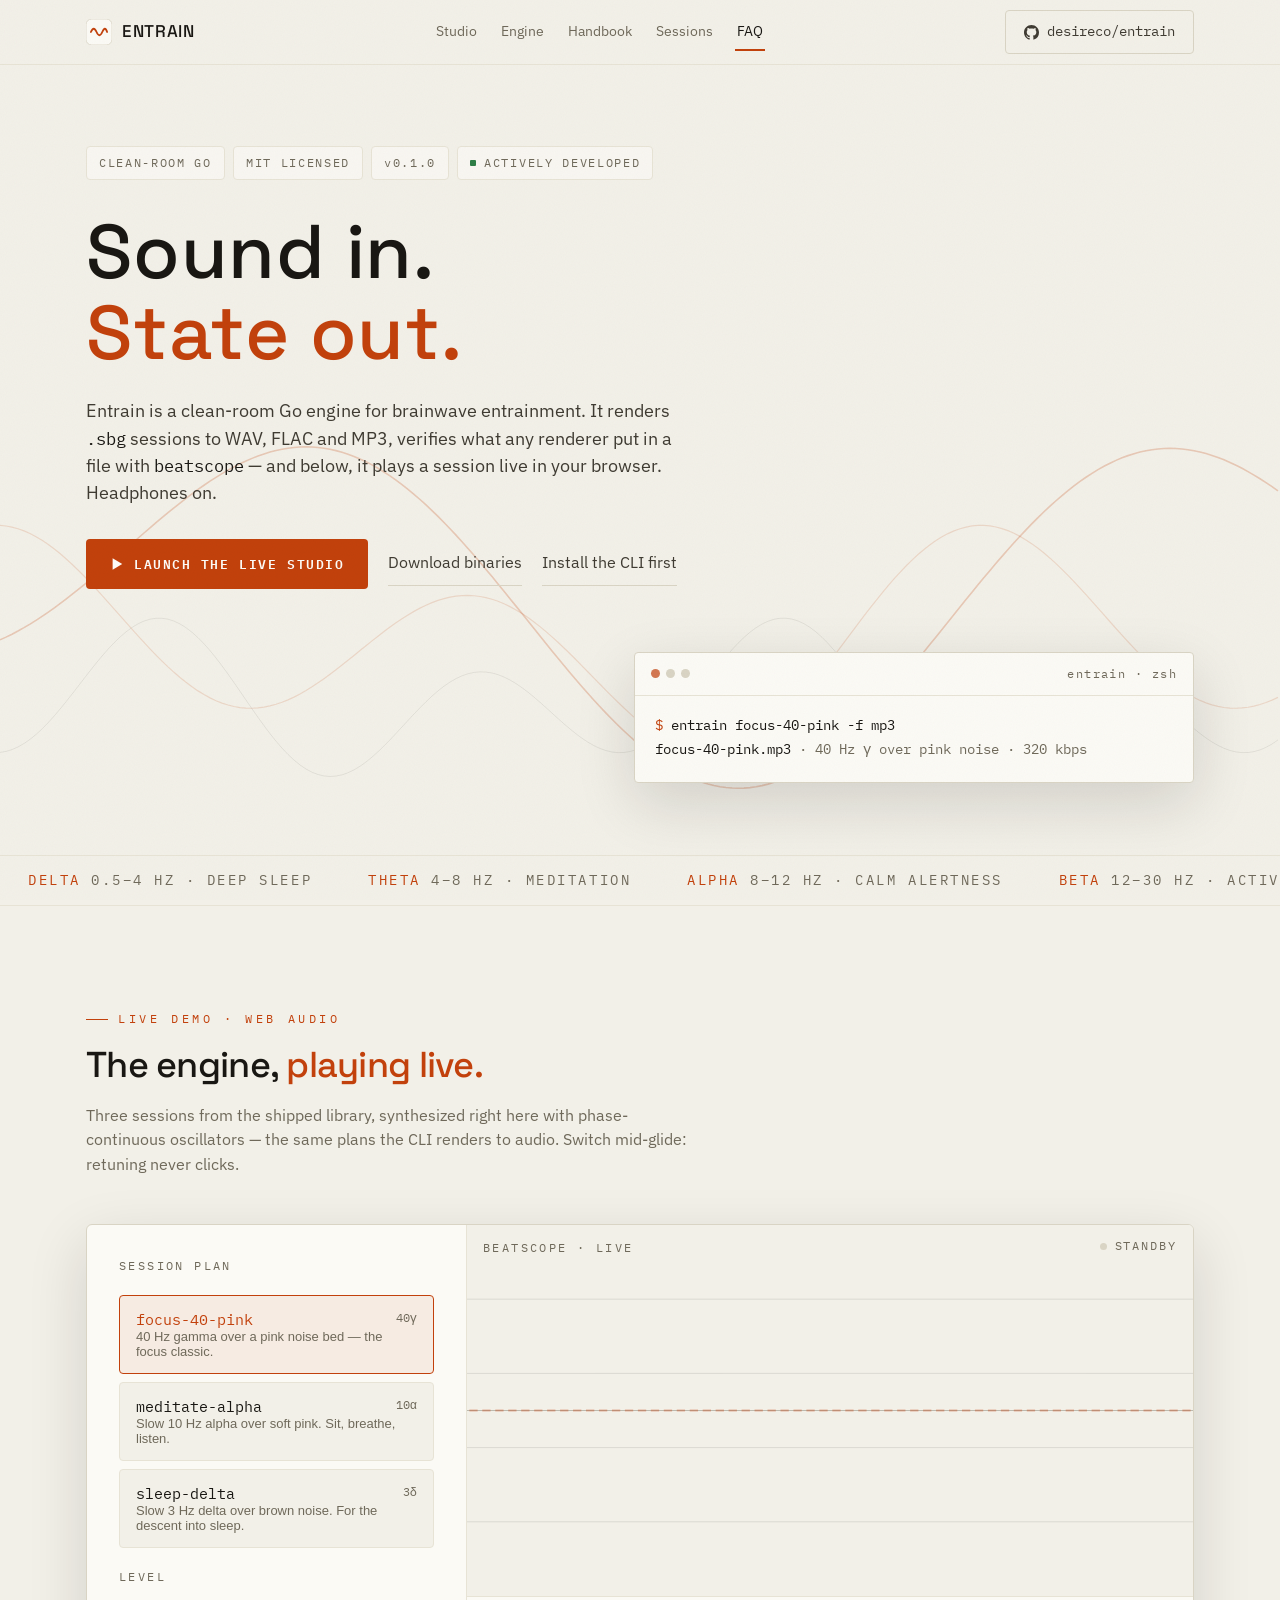
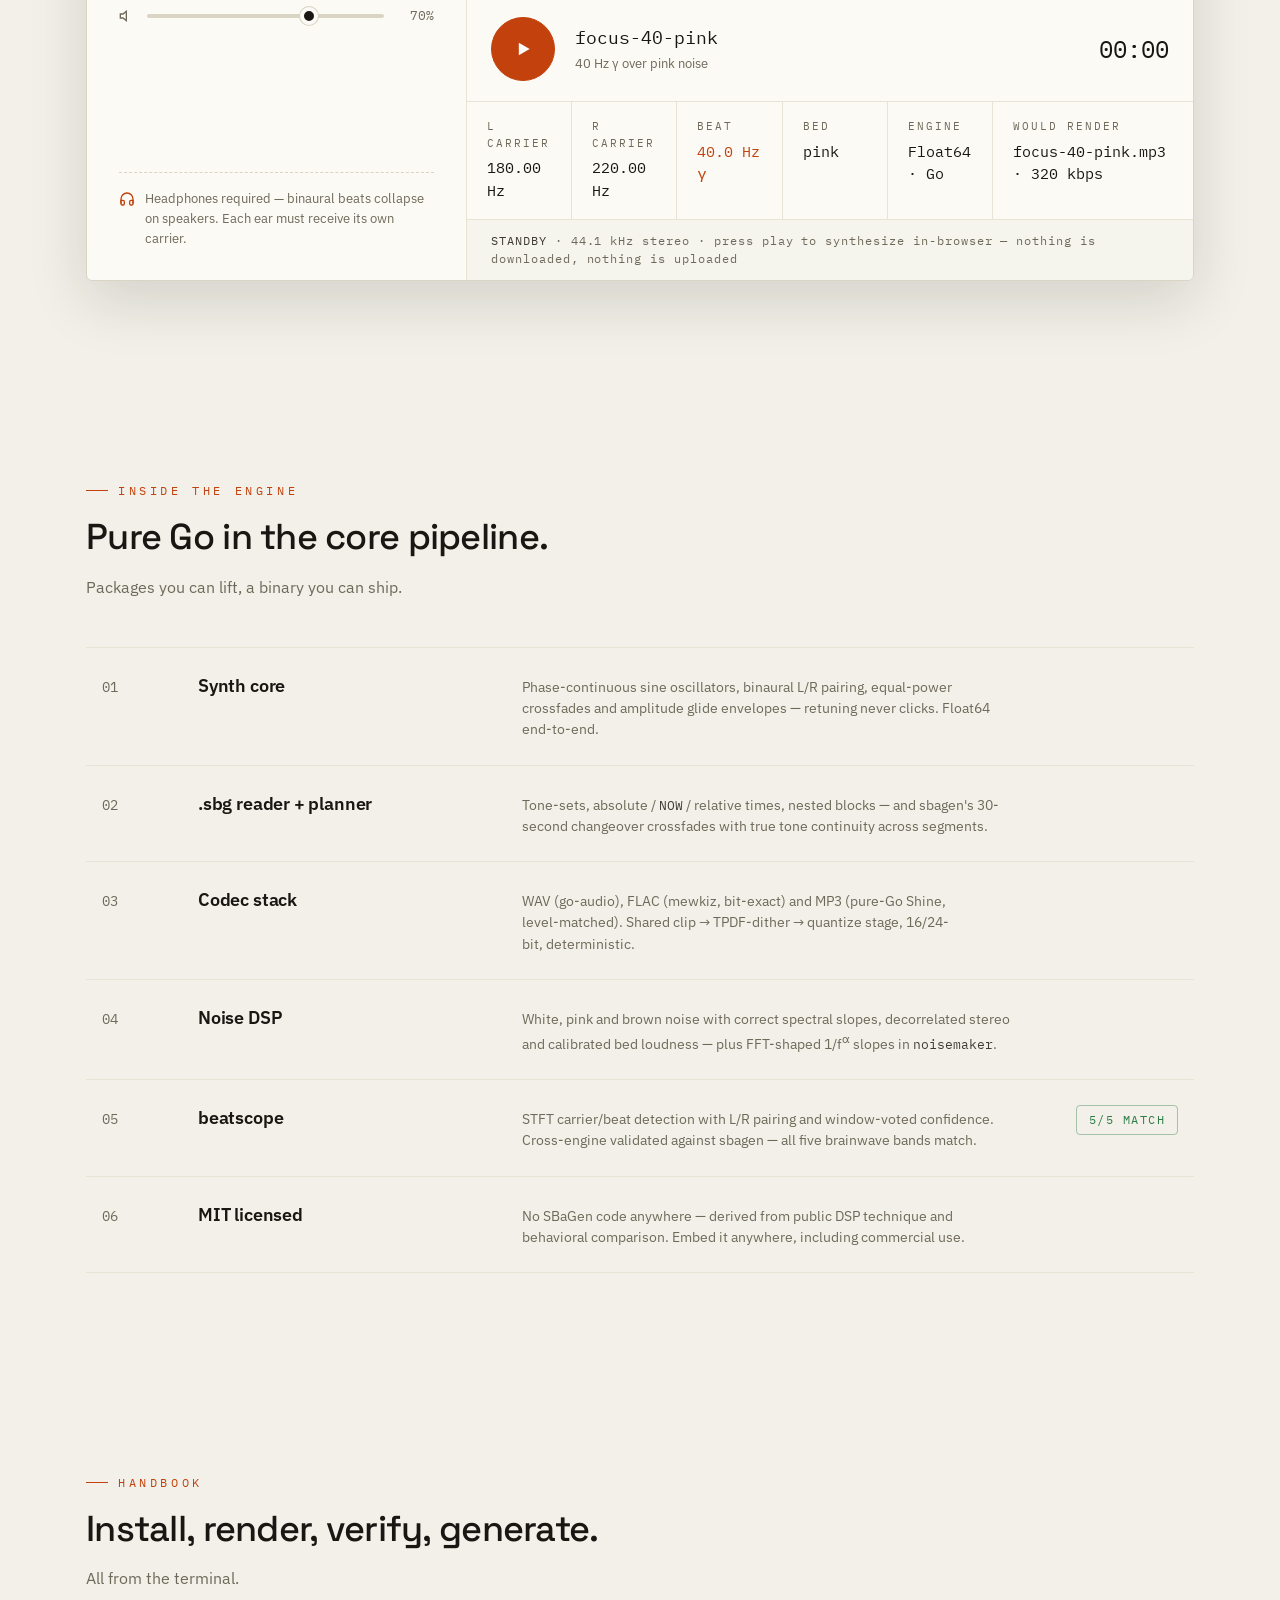
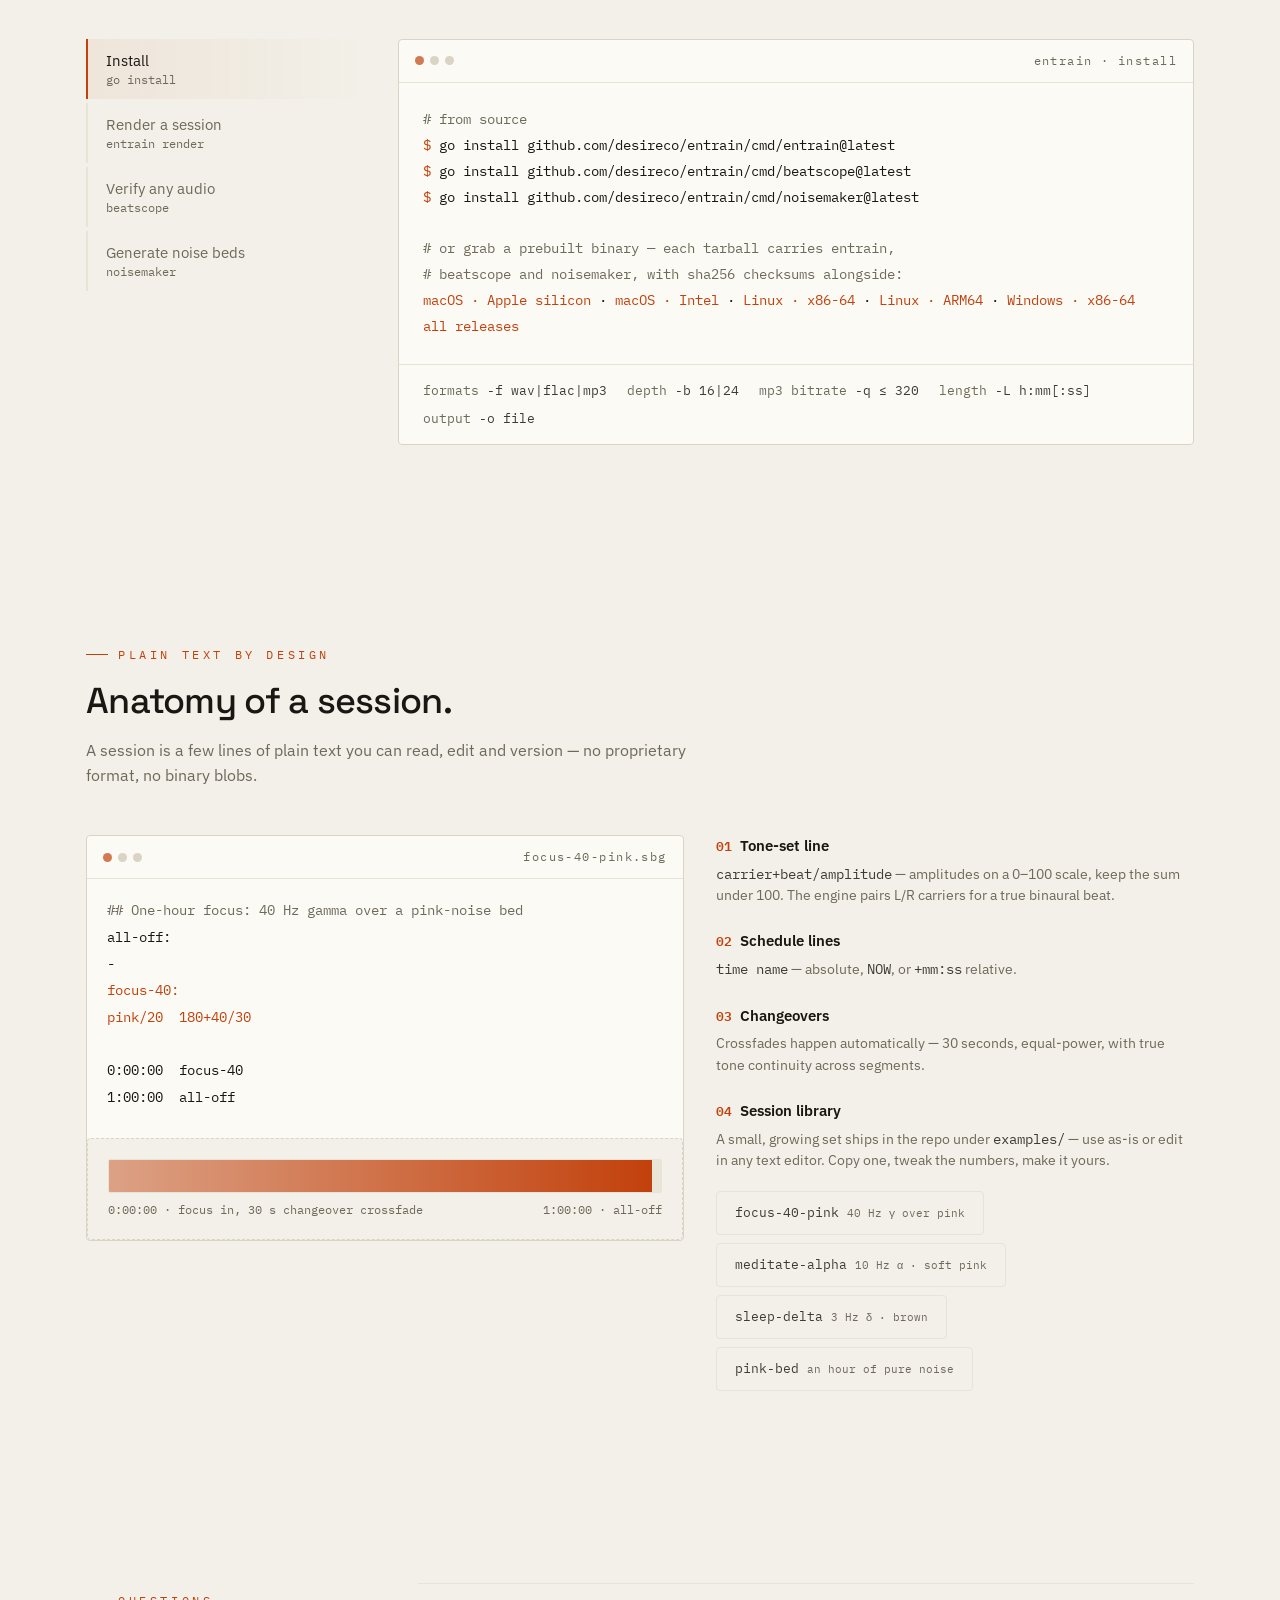
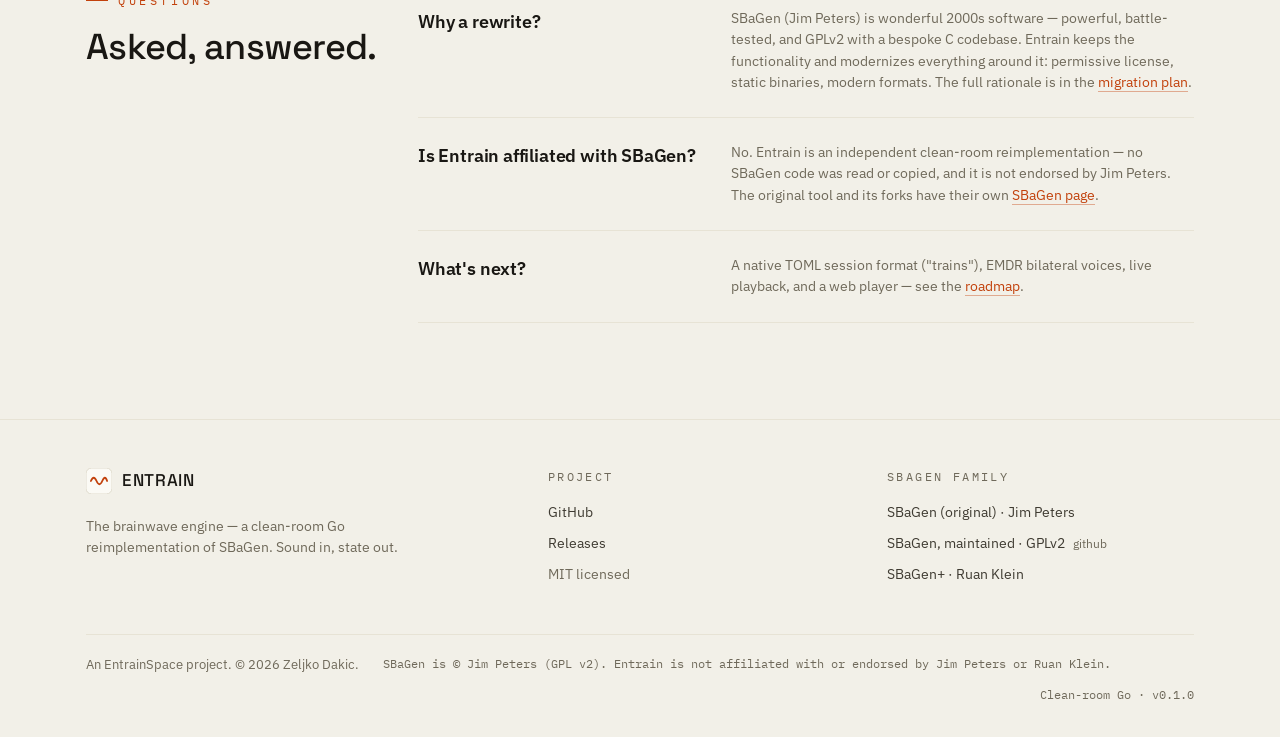
==== site/index.html @ 266b2a4c "site: twitter:site handle is @builtbydakic" ====
<!doctype html>
<html lang="en">
<head>
<meta charset="utf-8">
<meta name="viewport" content="width=device-width, initial-scale=1">
<title>Entrain — the brainwave engine (binaural beats in Go)</title>
<meta name="description" content="A clean-room Go engine for brainwave entrainment. Render .sbg binaural sessions to WAV, FLAC and MP3, verify with beatscope — and play live in your browser.">
<meta name="theme-color" content="#f2f0e8">
<link rel="canonical" href="https://entrain.cc/">
<link rel="icon" href="/favicon.svg" type="image/svg+xml">
<link rel="icon" href="/favicon-32.png" type="image/png" sizes="32x32">
<link rel="apple-touch-icon" href="/apple-touch-icon.png">
<!-- Social cards: X reads twitter:*, Facebook and LinkedIn read og:* -->
<meta property="og:site_name" content="Entrain">
<meta property="og:title" content="Entrain — the brainwave engine">
<meta property="og:description" content="Sound in. State out. A clean-room Go engine for brainwave entrainment — .sbg sessions to WAV, FLAC and MP3, verified with beatscope.">
<meta property="og:type" content="website">
<meta property="og:url" content="https://entrain.cc/">
<meta property="og:image" content="https://entrain.cc/og.png">
<meta property="og:image:width" content="1200">
<meta property="og:image:height" content="630">
<meta property="og:image:type" content="image/png">
<meta property="og:image:alt" content="Entrain — Sound in. State out. .sbg sessions rendered to WAV, FLAC and MP3 in clean-room Go.">
<meta property="og:locale" content="en_US">
<meta name="twitter:card" content="summary_large_image">
<meta name="twitter:site" content="@builtbydakic">
<meta name="twitter:title" content="Entrain — the brainwave engine">
<meta name="twitter:description" content="Sound in. State out. A clean-room Go engine for brainwave entrainment — .sbg sessions to WAV, FLAC and MP3, verified with beatscope.">
<meta name="twitter:image" content="https://entrain.cc/og.png">
<meta name="twitter:image:alt" content="Entrain — Sound in. State out. .sbg sessions rendered to WAV, FLAC and MP3 in clean-room Go.">
<script type="application/ld+json">
{
  "@context": "https://schema.org",
  "@type": "SoftwareApplication",
  "name": "Entrain",
  "url": "https://entrain.cc/",
  "image": "https://entrain.cc/og.png",
  "description": "A clean-room Go engine for brainwave entrainment: render .sbg binaural-beat sessions to WAV, FLAC and MP3, verify any renderer's output with beatscope, and play sessions live in the browser.",
  "applicationCategory": "MultimediaApplication",
  "operatingSystem": "Linux, macOS, Windows",
  "softwareVersion": "0.1.0",
  "license": "https://opensource.org/licenses/MIT",
  "author": { "@type": "Organization", "name": "Desireco", "url": "https://github.com/desireco" },
  "offers": { "@type": "Offer", "price": "0", "priceCurrency": "USD" },
  "sameAs": ["https://github.com/desireco/entrain"]
}
</script>
<link rel="preconnect" href="https://fonts.googleapis.com">
<link rel="preconnect" href="https://fonts.gstatic.com" crossorigin>
<link href="https://fonts.googleapis.com/css2?family=Space+Grotesk:wght@400;500;600;700&family=IBM+Plex+Sans:wght@400;500;600&family=IBM+Plex+Mono:wght@400;500;600&display=swap" rel="stylesheet">
<style>
/* ==== Signal edition — "daylight lab sheet": bone paper + ink + signal orange, Space Grotesk / IBM Plex ==== */
:root {
  --bg: #f2f0e8;
  --surface: #fbfaf5;
  --surface-warm: #e9e6d8;
  --fg: #191713;
  --fg-2: #3f3b32;
  --muted: #6f695a;
  --meta: #c2410c;
  --border: #d9d4c4;
  --border-soft: #e7e3d5;
  --accent: #c2410c;
  --accent-on: #fdfcf8;
  --accent-hover: color-mix(in oklab, var(--accent), black 8%);
  --accent-active: color-mix(in oklab, var(--accent), black 14%);
  --success: #2e7d46;
  --warn: #9a6700;
  --danger: #b42323;
  --text-xs: 12px;
  --text-sm: 14px;
  --text-base: 16px;
  --text-lg: 18px;
  --text-xl: 24px;
  --text-2xl: 36px;
  --text-3xl: 54px;
  --text-4xl: 76px;
  --leading-body: 1.52;
  --leading-tight: 1.06;
  --tracking-display: -0.03em;
  --space-1: 4px;
  --space-2: 8px;
  --space-3: 12px;
  --space-4: 16px;
  --space-5: 20px;
  --space-6: 24px;
  --space-8: 32px;
  --space-12: 48px;
  --section-y-desktop: 96px;
  --section-y-tablet: 68px;
  --section-y-phone: 48px;
  --radius-sm: 2px;
  --radius-md: 4px;
  --radius-lg: 6px;
  --radius-pill: 4px;
  --elev-ring: 0 0 0 1px var(--border);
  --elev-raised: 0 20px 60px rgba(25, 23, 19, 0.14);
  --focus-ring: 0 0 0 4px rgba(194, 65, 12, 0.28);
  --motion-fast: 150ms;
  --motion-base: 240ms;
  --ease-standard: cubic-bezier(0.2, 0, 0, 1);
  --container-max: 1180px;
  --container-gutter-desktop: 36px;
  --container-gutter-tablet: 24px;
  --container-gutter-phone: 16px;
}
/* Type roles: display + body + mono stacks below (edition-specific) */
:root {
  --font-display: 'Space Grotesk', 'IBM Plex Sans', system-ui, sans-serif;
  --font-body: 'IBM Plex Sans', system-ui, -apple-system, sans-serif;
  --font-mono: 'IBM Plex Mono', ui-monospace, 'SF Mono', Menlo, monospace;
}

* { box-sizing: border-box; margin: 0; padding: 0; }
html { scroll-behavior: smooth; }
body {
  background: var(--bg);
  color: var(--fg);
  font: 400 var(--text-base)/var(--leading-body) var(--font-body);
  -webkit-font-smoothing: antialiased;
  overflow-x: clip;
}
::selection { background: var(--accent); color: var(--accent-on); }
a { color: var(--fg-2); text-decoration: none; }
a:hover { color: var(--fg); }
:focus-visible { outline: none; box-shadow: var(--focus-ring); border-radius: var(--radius-sm); }
.container { max-width: var(--container-max); margin: 0 auto; padding-inline: var(--container-gutter-desktop); }
section { scroll-margin-top: 84px; }
.mono { font-family: var(--font-mono); }
.eyebrow {
  font-family: var(--font-mono); font-size: var(--text-xs); letter-spacing: .22em;
  text-transform: uppercase; color: var(--accent); display: inline-flex; align-items: center; gap: 10px;
}
.eyebrow::before { content: ""; width: 22px; height: 1px; background: var(--accent); }
.skip-link {
  position: absolute; left: 16px; top: -48px; z-index: 100; background: var(--accent); color: var(--accent-on);
  padding: 10px 16px; border-radius: var(--radius-sm); font-weight: 600; transition: top var(--motion-fast);
}
.skip-link:focus-visible { top: 12px; }

/* ==== grain ==== */
.grain {
  position: fixed; inset: 0; z-index: 60; pointer-events: none; opacity: .06; mix-blend-mode: multiply;
  background-image: url("data:image/svg+xml,%3Csvg xmlns='http://www.w3.org/2000/svg' width='140' height='140'%3E%3Cfilter id='n'%3E%3CfeTurbulence type='fractalNoise' baseFrequency='.9' numOctaves='2'/%3E%3C/filter%3E%3Crect width='140' height='140' filter='url(%23n)' opacity='.6'/%3E%3C/svg%3E");
}

/* ==== nav ==== */
header.nav {
  position: sticky; top: 0; z-index: 50;
  background: color-mix(in oklab, var(--bg), transparent 18%);
  backdrop-filter: blur(14px); -webkit-backdrop-filter: blur(14px);
  border-bottom: 1px solid var(--border-soft);
}
.nav-inner { display: flex; align-items: center; gap: var(--space-6); height: 64px; }
.brand { display: inline-flex; align-items: center; gap: 10px; color: var(--fg); font-family: var(--font-display); font-size: 17px; letter-spacing: .04em; }
.brand:hover { color: var(--fg); }
.brand svg { display: block; }
.nav-links { display: flex; gap: var(--space-5); margin-inline: auto; }
.nav-links a { font-size: var(--text-sm); color: var(--muted); padding: 8px 2px; }
.nav-links a:hover { color: var(--fg); }
.nav-links a.active { color: var(--fg); box-shadow: inset 0 -2px 0 var(--accent); }
.nav-gh {
  display: inline-flex; align-items: center; gap: 8px; font-family: var(--font-mono); font-size: var(--text-sm);
  color: var(--fg-2); border: 1px solid var(--border); border-radius: var(--radius-pill); padding: 9px 18px; min-height: 44px;
  transition: border-color var(--motion-base) var(--ease-standard), background var(--motion-base) var(--ease-standard);
}
.nav-gh:hover { border-color: var(--accent); color: var(--fg); background: var(--surface); }

/* ==== hero ==== */
.hero { position: relative; padding: clamp(56px, 9vh, 104px) 0 0; overflow: clip; }
#hero-canvas { position: absolute; inset: 0; width: 100%; height: 100%; z-index: -1; opacity: .9; }
.hero .container { position: relative; }
.badges { display: flex; flex-wrap: wrap; gap: var(--space-2); margin-bottom: var(--space-8); }
.badge {
  font-family: var(--font-mono); font-size: var(--text-xs); letter-spacing: .14em; color: var(--muted);
  border: 1px solid var(--border-soft); background: color-mix(in oklab, var(--surface), transparent 30%);
  padding: 7px 12px; border-radius: var(--radius-pill);
}
.badge .dot { display: inline-block; width: 6px; height: 6px; border-radius: 50%; background: var(--success); margin-right: 8px; vertical-align: 1px; }
h1 {
  font-family: var(--font-display); font-weight: 400; font-size: clamp(40px, 7.2vw, var(--text-4xl));
  line-height: var(--leading-tight); letter-spacing: .01em; max-width: 13ch;
}
h1 em { font-style: normal; color: var(--accent); }
.lede { max-width: 58ch; margin-top: var(--space-6); color: var(--fg-2); font-size: var(--text-lg); text-wrap: pretty; }
.lede .mono { font-size: .92em; color: var(--fg); }
.cta-row { display: flex; align-items: center; flex-wrap: wrap; gap: var(--space-5); margin-top: var(--space-8); }
.btn-primary {
  display: inline-flex; align-items: center; gap: 10px; background: var(--accent); color: var(--accent-on);
  font-weight: 600; font-size: var(--text-base); border: none; cursor: pointer;
  padding: 14px 24px; min-height: 48px; border-radius: var(--radius-pill);
  transition: background var(--motion-base) var(--ease-standard), transform var(--motion-fast) var(--ease-standard);
}
.btn-primary:hover { background: var(--accent-hover); }
.btn-primary:active { background: var(--accent-active); transform: scale(.98); }
.btn-play-icon { width: 14px; height: 14px; fill: currentColor; }
.link-quiet { font-size: var(--text-base); color: var(--fg-2); border-bottom: 1px solid var(--border); padding-bottom: 2px; min-height: 44px; display: inline-flex; align-items: center; }
.link-quiet:hover { color: var(--fg); border-color: var(--accent); }
.hero-terminal {
  margin: clamp(40px, 7vh, 72px) 0 0 auto; width: min(560px, 100%);
  background: var(--surface); border: 1px solid var(--border); border-radius: var(--radius-md);
  box-shadow: var(--elev-raised); overflow: hidden;
}
.term-head { display: flex; gap: 6px; align-items: center; padding: 12px 16px; border-bottom: 1px solid var(--border-soft); }
.term-head i { width: 9px; height: 9px; border-radius: 50%; background: var(--border); }
.term-head i:first-child { background: var(--accent); opacity: .7; }
.term-head span { margin-left: auto; font-family: var(--font-mono); font-size: var(--text-xs); color: var(--muted); letter-spacing: .12em; }
.term-body { padding: 18px 20px 20px; font-family: var(--font-mono); font-size: var(--text-sm); line-height: 1.7; }
.term-body .p { color: var(--accent); }
.term-body .out { color: var(--muted); }
.term-body .hl { color: var(--fg); }

/* ==== band ticker ==== */
.ticker { border-block: 1px solid var(--border-soft); margin-top: clamp(48px, 8vh, 80px); overflow: hidden; }
.ticker-track { display: flex; width: max-content; animation: tick 46s linear infinite; }
.ticker:hover .ticker-track { animation-play-state: paused; }
.ticker-seq { display: flex; align-items: center; white-space: nowrap; padding-block: 14px; }
.ticker-seq span { font-family: var(--font-mono); font-size: var(--text-sm); letter-spacing: .18em; color: var(--muted); padding-inline: 28px; }
.ticker-seq b { color: var(--accent); font-weight: 400; }
@keyframes tick { to { transform: translateX(-50%); } }

/* ==== sections ==== */
.section { padding-block: var(--section-y-desktop); }
.section-head { max-width: 720px; }
h2 { font-family: var(--font-display); font-weight: 400; font-size: clamp(26px, 3.6vw, var(--text-2xl)); line-height: 1.18; letter-spacing: .01em; margin-top: var(--space-4); }
h2 em { font-style: normal; color: var(--accent); }
.section-sub { color: var(--muted); margin-top: var(--space-4); max-width: 62ch; text-wrap: pretty; }

/* ==== studio ==== */
.studio {
  margin-top: var(--space-12); background: var(--surface); border: 1px solid var(--border);
  border-radius: var(--radius-lg); box-shadow: var(--elev-raised); overflow: hidden;
}
.studio-grid { display: grid; grid-template-columns: 380px minmax(0, 1fr); }
.studio-left { padding: var(--space-8); border-right: 1px solid var(--border-soft); display: flex; flex-direction: column; gap: var(--space-5); }
.chip-label { font-family: var(--font-mono); font-size: var(--text-xs); letter-spacing: .2em; color: var(--muted); text-transform: uppercase; }
.chip-stack { display: flex; flex-direction: column; gap: var(--space-2); }
.chip {
  text-align: left; background: var(--bg); border: 1px solid var(--border-soft); border-radius: var(--radius-md);
  padding: 14px 16px; cursor: pointer; color: var(--fg-2); min-height: 64px;
  transition: border-color var(--motion-base) var(--ease-standard), background var(--motion-base) var(--ease-standard);
}
.chip:hover { border-color: var(--border); background: var(--surface-warm); color: var(--fg); }
.chip[aria-pressed="true"] { border-color: var(--accent); color: var(--fg); background: color-mix(in oklab, var(--accent), transparent 92%); }
.chip .chip-name { font-family: var(--font-mono); font-size: 15px; color: var(--fg); display: flex; justify-content: space-between; gap: 12px; }
.chip[aria-pressed="true"] .chip-name { color: var(--accent); }
.chip .chip-desc { font-size: 13px; color: var(--muted); margin-top: 4px; }
.chip .chip-hz { font-family: var(--font-mono); font-size: var(--text-xs); color: var(--muted); }
.vol-row { display: flex; align-items: center; gap: var(--space-3); }
input[type="range"] { flex: 1; appearance: none; -webkit-appearance: none; height: 4px; border-radius: 2px; background: var(--border); cursor: pointer; }
input[type="range"]::-webkit-slider-thumb {
  appearance: none; -webkit-appearance: none; width: 18px; height: 18px; border-radius: 50%;
  background: var(--fg); border: 4px solid var(--surface); box-shadow: 0 0 0 1px var(--border);
}
input[type="range"]::-moz-range-thumb { width: 12px; height: 12px; border-radius: 50%; background: var(--fg); border: none; }
.heads-note { display: flex; gap: 10px; align-items: flex-start; font-size: 13px; color: var(--muted); border-top: 1px dashed var(--border); padding-top: var(--space-4); margin-top: auto; }
.heads-note svg { flex: none; margin-top: 2px; stroke: var(--accent); }
.studio-right { display: flex; flex-direction: column; min-width: 0; }
.scope { position: relative; aspect-ratio: 16 / 8.2; min-height: 260px; background: var(--bg); border-bottom: 1px solid var(--border-soft); }
.scope canvas { position: absolute; inset: 0; width: 100%; height: 100%; }
.scope-tag { position: absolute; top: 14px; left: 16px; font-family: var(--font-mono); font-size: var(--text-xs); letter-spacing: .2em; color: var(--muted); }
.scope-state { position: absolute; top: 12px; right: 16px; display: inline-flex; align-items: center; gap: 8px; font-family: var(--font-mono); font-size: var(--text-xs); letter-spacing: .16em; color: var(--muted); }
.scope-state .dot { width: 7px; height: 7px; border-radius: 50%; background: var(--border); }
.scope-state.live { color: var(--success); }
.scope-state.live .dot { background: var(--success); animation: pulse 1.6s ease-in-out infinite; }
@keyframes pulse { 50% { opacity: .35; } }
.transport { display: flex; align-items: center; gap: var(--space-5); padding: var(--space-5) var(--space-6); }
.play-btn {
  width: 64px; height: 64px; flex: none; border-radius: 50%; border: 1px solid var(--accent);
  background: var(--accent); color: var(--accent-on); cursor: pointer; display: grid; place-items: center;
  transition: background var(--motion-base) var(--ease-standard), transform var(--motion-fast) var(--ease-standard);
}
.play-btn:hover { background: var(--accent-hover); }
.play-btn:active { transform: scale(.96); background: var(--accent-active); }
.play-btn svg { width: 20px; height: 20px; fill: currentColor; }
.play-btn .i-pause { display: none; }
.play-btn[aria-pressed="true"] .i-pause { display: block; }
.play-btn[aria-pressed="true"] .i-play { display: none; }
.transport-meta { min-width: 0; }
.transport-meta .t-name { font-family: var(--font-mono); font-size: var(--text-lg); color: var(--fg); }
.transport-meta .t-sub { font-size: 13px; color: var(--muted); margin-top: 2px; }
.elapsed { margin-left: auto; font-family: var(--font-mono); font-size: var(--text-xl); color: var(--fg); font-variant-numeric: tabular-nums; }
.readouts { display: grid; grid-template-columns: repeat(5, minmax(0, 1fr)) minmax(0, 1.9fr); border-top: 1px solid var(--border-soft); }
.ro { padding: var(--space-4) var(--space-5); border-right: 1px solid var(--border-soft); min-width: 0; }
.ro:last-child { border-right: none; }
.ro .k { font-family: var(--font-mono); font-size: 11px; letter-spacing: .18em; color: var(--muted); text-transform: uppercase; }
.ro .v { font-family: var(--font-mono); font-size: 15px; color: var(--fg); margin-top: 6px; overflow-wrap: anywhere; }
.ro .v em { font-style: normal; color: var(--accent); }
.status-line { font-family: var(--font-mono); font-size: var(--text-xs); color: var(--muted); letter-spacing: .08em; padding: 12px var(--space-6); border-top: 1px solid var(--border-soft); background: color-mix(in oklab, var(--bg), transparent 40%); }
.status-line b { color: var(--fg-2); font-weight: 400; }

/* ==== engine spec-sheet ==== */
.spec-list { margin-top: var(--space-12); border-top: 1px solid var(--border-soft); }
.spec-row {
  display: grid; grid-template-columns: 72px minmax(180px, 300px) 1fr auto; gap: var(--space-6);
  align-items: baseline; padding: var(--space-6) var(--space-4); border-bottom: 1px solid var(--border-soft);
  transition: background var(--motion-base) var(--ease-standard);
}
.spec-row:hover { background: color-mix(in oklab, var(--surface), transparent 40%); }
.spec-num { font-family: var(--font-mono); font-size: var(--text-sm); color: var(--muted); }
.spec-name { font-size: var(--text-lg); font-weight: 600; letter-spacing: -.01em; transition: color var(--motion-base) var(--ease-standard); }
.spec-row:hover .spec-name { color: var(--accent); }
.spec-desc { color: var(--muted); font-size: var(--text-sm); max-width: 62ch; text-wrap: pretty; }
.spec-desc .mono { font-size: .94em; color: var(--fg-2); }
.spec-badge {
  font-family: var(--font-mono); font-size: var(--text-xs); letter-spacing: .12em; color: var(--success);
  border: 1px solid color-mix(in oklab, var(--success), transparent 60%); border-radius: var(--radius-pill); padding: 5px 12px; white-space: nowrap;
}
a.spec-badge { transition: background var(--motion-base) var(--ease-standard), color var(--motion-base) var(--ease-standard), border-color var(--motion-base) var(--ease-standard); }
a.spec-badge:hover { color: var(--accent-on); background: var(--success); border-color: var(--success); }

/* ==== handbook ==== */
.handbook { display: grid; grid-template-columns: 280px 1fr; gap: var(--space-8); margin-top: var(--space-12); }
.tab-rail { display: flex; flex-direction: column; gap: var(--space-1); align-self: start; position: sticky; top: 96px; }
.tab-btn {
  text-align: left; background: none; border: none; border-left: 2px solid var(--border-soft); cursor: pointer;
  padding: 12px 18px; color: var(--muted); font-size: 15px; min-height: 44px; font-family: var(--font-body);
  transition: color var(--motion-base) var(--ease-standard), border-color var(--motion-base) var(--ease-standard);
}
.tab-btn:hover { color: var(--fg); }
.tab-btn[aria-selected="true"] { color: var(--fg); border-left-color: var(--accent); background: linear-gradient(90deg, color-mix(in oklab, var(--accent), transparent 94%), transparent); }
.tab-btn .mono { font-size: 12px; color: var(--muted); display: block; margin-top: 2px; }
.terminal-panel { background: var(--surface); border: 1px solid var(--border); border-radius: var(--radius-md); overflow: hidden; min-width: 0; }
.term-code { padding: var(--space-6); font-family: var(--font-mono); font-size: var(--text-sm); line-height: 1.85; overflow-x: auto; }
.term-code .c { color: var(--muted); }
.term-code .p { color: var(--accent); }
.term-code .flag { color: var(--fg); }
.term-code a { color: var(--accent); }
.term-code a:hover { color: var(--accent-hover); text-decoration: underline; }
.flags-strip {
  display: flex; flex-wrap: wrap; gap: var(--space-2) var(--space-5); padding: var(--space-4) var(--space-6);
  border-top: 1px solid var(--border-soft); font-family: var(--font-mono); font-size: 13px; color: var(--muted);
}
.flags-strip b { color: var(--fg-2); font-weight: 400; }

/* ==== session anatomy ==== */
.anatomy { display: grid; grid-template-columns: 1.25fr 1fr; gap: var(--space-8); margin-top: var(--space-12); align-items: start; }
.code-card { background: var(--surface); border: 1px solid var(--border); border-radius: var(--radius-md); overflow: hidden; }
.code-card .term-body { line-height: 1.9; }
.code-card .cm { color: var(--muted); }
.code-card .ts { color: var(--fg); }
.code-card .tline { color: var(--accent); }
.anatomy-notes { display: flex; flex-direction: column; gap: var(--space-6); }
.anatomy-note h3 { font-size: 15px; font-weight: 600; margin-bottom: 6px; }
.anatomy-note h3 .mono { color: var(--accent); font-size: 13px; margin-right: 8px; }
.anatomy-note p { font-size: var(--text-sm); color: var(--muted); text-wrap: pretty; }
.timeline-card { background: var(--bg); border: 1px dashed var(--border); border-radius: var(--radius-md); padding: var(--space-5); margin-top: var(--space-2); }
.timeline-bar { display: flex; height: 34px; border-radius: var(--radius-sm); overflow: hidden; border: 1px solid var(--border-soft); }
.timeline-bar .seg-on { flex: 60; background: linear-gradient(90deg, color-mix(in oklab, var(--accent), transparent 55%), var(--accent)); }
.timeline-bar .seg-off { flex: 1; background: var(--surface-warm); }
.timeline-lbl { display: flex; justify-content: space-between; font-family: var(--font-mono); font-size: 12px; color: var(--muted); margin-top: 8px; }
.lib-row { display: flex; flex-wrap: wrap; gap: var(--space-2); margin-top: var(--space-5); }
.lib-chip {
  font-family: var(--font-mono); font-size: 13px; color: var(--fg-2); border: 1px solid var(--border-soft);
  border-radius: var(--radius-pill); padding: 10px 18px; min-height: 44px; display: inline-flex; align-items: center; gap: 8px;
  transition: border-color var(--motion-base) var(--ease-standard), color var(--motion-base) var(--ease-standard);
}
.lib-chip:hover { border-color: var(--accent); color: var(--fg); }
.lib-chip small { color: var(--muted); font-size: 11px; }

/* ==== faq ==== */
.faq-grid { display: grid; grid-template-columns: 300px 1fr; gap: var(--space-8); }
.faq-list { display: flex; flex-direction: column; }
.faq-item { border-top: 1px solid var(--border-soft); padding: var(--space-6) 0; display: grid; grid-template-columns: 1fr 1.6fr; gap: var(--space-6); }
.faq-item:last-child { border-bottom: 1px solid var(--border-soft); }
.faq-item h3 { font-size: var(--text-lg); font-weight: 600; letter-spacing: -.01em; text-wrap: balance; }
.faq-item p { color: var(--muted); font-size: var(--text-sm); max-width: 60ch; text-wrap: pretty; }
.faq-item p a { color: var(--accent); border-bottom: 1px solid color-mix(in oklab, var(--accent), transparent 60%); }

/* ==== footer ==== */
footer { border-top: 1px solid var(--border-soft); padding: var(--space-12) 0 var(--space-8); }
.foot-grid { display: grid; grid-template-columns: 1.4fr 1fr 1fr; gap: var(--space-8); }
.foot-brand p { color: var(--muted); font-size: var(--text-sm); margin-top: var(--space-4); max-width: 42ch; text-wrap: pretty; }
.foot-col h4 { font-family: var(--font-mono); font-size: var(--text-xs); letter-spacing: .2em; color: var(--muted); text-transform: uppercase; margin-bottom: var(--space-4); font-weight: 400; }
.foot-col ul { list-style: none; display: flex; flex-direction: column; gap: 10px; }
.foot-col a, .foot-col li { font-size: var(--text-sm); color: var(--fg-2); }
.foot-col a:hover { color: var(--fg); }
.foot-col .plain { color: var(--muted); }
.foot-col .sub { color: var(--muted); font-size: 12px; margin-left: 8px; }
.foot-col .sub:hover { color: var(--fg); }
.legal { margin-top: var(--space-12); padding-top: var(--space-5); border-top: 1px solid var(--border-soft); display: flex; flex-wrap: wrap; gap: var(--space-3) var(--space-6); color: var(--muted); font-size: 13px; }
.legal .mono { font-size: 12px; }

/* ==== reveal ==== */
.reveal { opacity: 0; transform: translateY(22px); transition: opacity .7s var(--ease-standard), transform .7s var(--ease-standard); transition-delay: var(--d, 0ms); }
.reveal.in { opacity: 1; transform: none; }

/* ==== responsive ==== */
@media (max-width: 980px) {
  .studio-grid { grid-template-columns: minmax(0, 1fr); }
  .studio-left { border-right: none; border-bottom: 1px solid var(--border-soft); }
  .readouts { grid-template-columns: repeat(3, minmax(0, 1fr)); }
  .ro:nth-child(3) { border-right: none; }
  .ro:nth-child(-n+3) { border-bottom: 1px solid var(--border-soft); }
  .spec-row { grid-template-columns: 48px 1fr; grid-template-rows: auto auto; }
  .spec-desc { grid-column: 2; }
  .spec-badge { grid-column: 2; justify-self: start; }
  .handbook { grid-template-columns: 1fr; }
  .tab-rail { position: static; flex-direction: row; flex-wrap: wrap; }
  .tab-btn { border-left: none; border-bottom: 2px solid var(--border-soft); border-radius: 0; }
  .tab-btn[aria-selected="true"] { border-bottom-color: var(--accent); background: none; }
  .anatomy, .faq-grid { grid-template-columns: 1fr; }
  .foot-grid { grid-template-columns: 1fr 1fr; }
}
@media (max-width: 640px) {
  .container { padding-inline: var(--container-gutter-tablet); }
  .section { padding-block: var(--section-y-tablet); }
  .nav-links { display: none; }
  .readouts { grid-template-columns: repeat(2, minmax(0, 1fr)); }
  .ro { border-right: none !important; border-bottom: 1px solid var(--border-soft); }
  .ro:nth-child(odd) { border-right: 1px solid var(--border-soft) !important; }
  .ro:nth-last-child(-n+2) { border-bottom: none; }
  .faq-item { grid-template-columns: 1fr; gap: var(--space-3); }
  .foot-grid { grid-template-columns: 1fr; }
  .elapsed { margin-left: 0; width: 100%; }
  .transport { flex-wrap: wrap; }
}
@media (max-width: 420px) {
  .nav-inner { gap: var(--space-3); }
  .nav-gh { padding: 9px 12px; }
  .nav-gh .gh-label { display: none; }
}
@media (prefers-reduced-motion: reduce) {
  html { scroll-behavior: auto; }
  .ticker-track { animation: none; }
  .reveal { opacity: 1; transform: none; transition: none; }
  .scope-state.live .dot { animation: none; }
}
/* ==== Signal overrides ==== */
h1, h2, .brand { font-weight: 500; }
h2 { letter-spacing: -.02em; }
.btn-primary { font-family: var(--font-mono); font-size: 13px; letter-spacing: .12em; text-transform: uppercase; font-weight: 600; }
.eyebrow { letter-spacing: .3em; }
.badge .dot { border-radius: 1px; }
</style>
</head>
<body>
<a class="skip-link" href="#main">Skip to content</a>
<div class="grain" aria-hidden="true"></div>

<header class="nav" data-od-id="nav">
  <div class="container nav-inner">
    <a class="brand" href="#top" aria-label="Entrain home">
      <svg width="26" height="26" viewBox="0 0 32 32" aria-hidden="true"><rect width="32" height="32" rx="7" fill="#fbfaf5" stroke="#d9d4c4"/><path d="M6 16 Q 9.5 8 13 16 T 20 16 T 26 16" stroke="#c2410c" stroke-width="2.2" fill="none" stroke-linecap="round"/></svg>
      ENTRAIN
    </a>
    <nav class="nav-links" aria-label="Sections">
      <a href="#studio" data-spy="studio">Studio</a>
      <a href="#engine" data-spy="engine">Engine</a>
      <a href="#handbook" data-spy="handbook">Handbook</a>
      <a href="#sessions" data-spy="sessions">Sessions</a>
      <a href="#faq" data-spy="faq">FAQ</a>
    </nav>
    <a class="nav-gh" href="https://github.com/desireco/entrain" target="_blank" rel="noopener" aria-label="GitHub — desireco/entrain">
      <svg width="15" height="15" viewBox="0 0 16 16" fill="currentColor" aria-hidden="true"><path d="M8 0C3.58 0 0 3.58 0 8c0 3.54 2.29 6.53 5.47 7.59.4.07.55-.17.55-.38 0-.19-.01-.82-.01-1.49-2.01.37-2.53-.49-2.69-.94-.09-.23-.48-.94-.82-1.13-.28-.15-.68-.52-.01-.53.63-.01 1.08.58 1.23.82.72 1.21 1.87.87 2.33.66.07-.52.28-.87.51-1.07-1.78-.2-3.64-.89-3.64-3.95 0-.87.31-1.59.82-2.15-.08-.2-.36-1.02.08-2.12 0 0 .67-.21 2.2.82.64-.18 1.32-.27 2-.27s1.36.09 2 .27c1.53-1.04 2.2-.82 2.2-.82.44 1.1.16 1.92.08 2.12.51.56.82 1.27.82 2.15 0 3.07-1.87 3.75-3.65 3.95.29.25.54.73.54 1.48 0 1.07-.01 1.93-.01 2.2 0 .21.15.46.55.38A8.01 8.01 0 0 0 16 8c0-4.42-3.58-8-8-8Z"/></svg>
      <span class="gh-label">desireco/entrain</span>
    </a>
  </div>
</header>

<main id="main">
<!-- ================= HERO ================= -->
<section class="hero" id="top" data-od-id="hero">
  <canvas id="hero-canvas" aria-hidden="true"></canvas>
  <div class="container">
    <div class="badges reveal" data-od-id="hero-badges">
      <span class="badge">CLEAN-ROOM GO</span>
      <span class="badge">MIT LICENSED</span>
      <span class="badge">v0.1.0</span>
      <span class="badge"><span class="dot"></span>ACTIVELY DEVELOPED</span>
    </div>
    <h1 class="reveal" style="--d:80ms" data-od-id="hero-title">Sound in.<br><em>State out.</em></h1>
    <p class="lede reveal" style="--d:160ms" data-od-id="hero-lede">
      Entrain is a clean-room Go engine for brainwave entrainment. It renders <span class="mono">.sbg</span> sessions
      to WAV, FLAC and MP3, verifies what any renderer put in a file with <span class="mono">beatscope</span> —
      and below, it plays a session live in your browser. Headphones on.
    </p>
    <div class="cta-row reveal" style="--d:240ms">
      <button class="btn-primary" id="cta-launch" data-od-id="cta-launch">
        <svg class="btn-play-icon" viewBox="0 0 16 16" aria-hidden="true"><path d="M3 1.5v13l11-6.5z"/></svg>
        Launch the live studio
      </button>
      <a class="link-quiet" href="https://github.com/desireco/entrain/releases/latest" target="_blank" rel="noopener">Download binaries</a>
      <a class="link-quiet" href="#handbook">Install the CLI first</a>
    </div>
    <div class="hero-terminal reveal" style="--d:320ms" data-od-id="hero-terminal">
      <div class="term-head" aria-hidden="true"><i></i><i></i><i></i><span>entrain · zsh</span></div>
      <div class="term-body">
        <div><span class="p">$</span> entrain focus-40-pink -f mp3</div>
        <div class="out"><span class="hl">focus-40-pink.mp3</span> · 40 Hz γ over pink noise · 320 kbps</div>
      </div>
    </div>
  </div>
  <div class="ticker" data-od-id="band-ticker" aria-hidden="true">
    <div class="ticker-track" id="ticker-track">
      <div class="ticker-seq">
        <span><b>DELTA</b> 0.5–4 HZ · DEEP SLEEP</span><span><b>THETA</b> 4–8 HZ · MEDITATION</span><span><b>ALPHA</b> 8–12 HZ · CALM ALERTNESS</span><span><b>BETA</b> 12–30 HZ · ACTIVE THINKING</span><span><b>GAMMA</b> 30–45 HZ · PEAK PROCESSING</span>
      </div>
    </div>
  </div>
</section>

<!-- ================= STUDIO ================= -->
<section class="section" id="studio" data-od-id="studio">
  <div class="container">
    <div class="section-head reveal">
      <span class="eyebrow">Live demo · Web Audio</span>
      <h2>The engine, <em>playing live.</em></h2>
      <p class="section-sub">Three sessions from the shipped library, synthesized right here with phase-continuous
      oscillators — the same plans the CLI renders to audio. Switch mid-glide: retuning never clicks.</p>
    </div>
    <div class="studio reveal" style="--d:120ms" data-od-id="studio-panel">
      <div class="studio-grid">
        <div class="studio-left">
          <span class="chip-label">Session plan</span>
          <div class="chip-stack" role="group" aria-label="Choose a session" id="chip-stack">
            <button class="chip" data-od-id="chip-focus-40-pink" data-session="focus-40-pink" aria-pressed="true">
              <span class="chip-name">focus-40-pink <span class="chip-hz">40γ</span></span>
              <span class="chip-desc">40 Hz gamma over a pink noise bed — the focus classic.</span>
            </button>
            <button class="chip" data-od-id="chip-meditate-alpha" data-session="meditate-alpha" aria-pressed="false">
              <span class="chip-name">meditate-alpha <span class="chip-hz">10α</span></span>
              <span class="chip-desc">Slow 10 Hz alpha over soft pink. Sit, breathe, listen.</span>
            </button>
            <button class="chip" data-od-id="chip-sleep-delta" data-session="sleep-delta" aria-pressed="false">
              <span class="chip-name">sleep-delta <span class="chip-hz">3δ</span></span>
              <span class="chip-desc">Slow 3 Hz delta over brown noise. For the descent into sleep.</span>
            </button>
          </div>
          <span class="chip-label">Level</span>
          <div class="vol-row">
            <svg width="16" height="16" viewBox="0 0 24 24" fill="none" stroke="currentColor" stroke-width="2" aria-hidden="true" style="color:var(--muted)"><path d="M11 5 6 9H2v6h4l5 4V5z"/></svg>
            <input type="range" id="volume" min="0" max="100" value="70" aria-label="Session volume">
            <span class="mono" id="vol-read" style="font-size:13px;color:var(--muted);min-width:38px;text-align:right">70%</span>
          </div>
          <p class="heads-note">
            <svg width="16" height="16" viewBox="0 0 24 24" fill="none" stroke-width="2" stroke-linecap="round" stroke-linejoin="round" aria-hidden="true"><path d="M3 18v-6a9 9 0 0 1 18 0v6"/><path d="M21 19a2 2 0 0 1-2 2h-1a2 2 0 0 1-2-2v-3a2 2 0 0 1 2-2h3zM3 19a2 2 0 0 0 2 2h1a2 2 0 0 0 2-2v-3a2 2 0 0 0-2-2H3z"/></svg>
            Headphones required — binaural beats collapse on speakers. Each ear must receive its own carrier.
          </p>
        </div>
        <div class="studio-right">
          <div class="scope" data-od-id="studio-scope">
            <canvas id="scope-canvas"></canvas>
            <span class="scope-tag">BEATSCOPE · LIVE</span>
            <span class="scope-state" id="scope-state"><span class="dot"></span>STANDBY</span>
          </div>
          <div class="transport">
            <button class="play-btn" id="play-btn" data-od-id="studio-play" aria-pressed="false" aria-label="Play session">
              <svg class="i-play" viewBox="0 0 24 24" aria-hidden="true"><path d="M7 4.5v15l13-7.5z"/></svg>
              <svg class="i-pause" viewBox="0 0 24 24" aria-hidden="true"><path d="M6 4h4v16H6zM14 4h4v16h-4z"/></svg>
            </button>
            <div class="transport-meta">
              <div class="t-name" id="t-name">focus-40-pink</div>
              <div class="t-sub" id="t-sub">40 Hz γ over pink noise</div>
            </div>
            <div class="elapsed" id="elapsed" aria-label="Elapsed time">00:00</div>
          </div>
          <div class="readouts" data-od-id="studio-readouts">
            <div class="ro"><div class="k">L carrier</div><div class="v" id="ro-l">180.00 Hz</div></div>
            <div class="ro"><div class="k">R carrier</div><div class="v" id="ro-r">220.00 Hz</div></div>
            <div class="ro"><div class="k">Beat</div><div class="v" id="ro-beat"><em>40.0 Hz γ</em></div></div>
            <div class="ro"><div class="k">Bed</div><div class="v" id="ro-bed">pink</div></div>
            <div class="ro"><div class="k">Engine</div><div class="v">Float64 · Go</div></div>
            <div class="ro"><div class="k">Would render</div><div class="v" id="ro-out">focus-40-pink.mp3</div></div>
          </div>
          <div class="status-line" id="status-line" aria-live="polite">
            <b>STANDBY</b> · 44.1 kHz stereo · press play to synthesize in-browser — nothing is downloaded, nothing is uploaded
          </div>
        </div>
      </div>
    </div>
  </div>
</section>

<!-- ================= ENGINE ================= -->
<section class="section" id="engine" data-od-id="engine">
  <div class="container">
    <div class="section-head reveal">
      <span class="eyebrow">Inside the engine</span>
      <h2>Pure Go in the core pipeline.</h2>
      <p class="section-sub">Packages you can lift, a binary you can ship.</p>
    </div>
    <div class="spec-list reveal" style="--d:100ms" data-od-id="engine-features">
      <div class="spec-row" data-od-id="feature-synth-core">
        <span class="spec-num">01</span>
        <span class="spec-name">Synth core</span>
        <p class="spec-desc">Phase-continuous sine oscillators, binaural L/R pairing, equal-power crossfades and amplitude
        glide envelopes — retuning never clicks. Float64 end-to-end.</p>
        <span></span>
      </div>
      <div class="spec-row" data-od-id="feature-sbg-reader">
        <span class="spec-num">02</span>
        <span class="spec-name">.sbg reader + planner</span>
        <p class="spec-desc">Tone-sets, absolute / <span class="mono">NOW</span> / relative times, nested blocks — and sbagen's
        30-second changeover crossfades with true tone continuity across segments.</p>
        <span></span>
      </div>
      <div class="spec-row" data-od-id="feature-codec-stack">
        <span class="spec-num">03</span>
        <span class="spec-name">Codec stack</span>
        <p class="spec-desc">WAV (go-audio), FLAC (mewkiz, bit-exact) and MP3 (pure-Go Shine, level-matched). Shared
        clip → TPDF-dither → quantize stage, 16/24-bit, deterministic.</p>
        <span></span>
      </div>
      <div class="spec-row" data-od-id="feature-noise-dsp">
        <span class="spec-num">04</span>
        <span class="spec-name">Noise DSP</span>
        <p class="spec-desc">White, pink and brown noise with correct spectral slopes, decorrelated stereo and calibrated
        bed loudness — plus FFT-shaped 1/f<sup>α</sup> slopes in <span class="mono">noisemaker</span>.</p>
        <span></span>
      </div>
      <div class="spec-row" data-od-id="feature-beatscope">
        <span class="spec-num">05</span>
        <span class="spec-name">beatscope</span>
        <p class="spec-desc">STFT carrier/beat detection with L/R pairing and window-voted confidence. Cross-engine
        validated against sbagen — all five brainwave bands match.</p>
        <a class="spec-badge" href="https://github.com/desireco/entrain/blob/main/docs/validation.md" target="_blank" rel="noopener">5/5 MATCH</a>
      </div>
      <div class="spec-row" data-od-id="feature-mit">
        <span class="spec-num">06</span>
        <span class="spec-name">MIT licensed</span>
        <p class="spec-desc">No SBaGen code anywhere — derived from public DSP technique and behavioral comparison.
        Embed it anywhere, including commercial use.</p>
        <span></span>
      </div>
    </div>
  </div>
</section>

<!-- ================= HANDBOOK ================= -->
<section class="section" id="handbook" data-od-id="handbook">
  <div class="container">
    <div class="section-head reveal">
      <span class="eyebrow">Handbook</span>
      <h2>Install, render, verify, generate.</h2>
      <p class="section-sub">All from the terminal.</p>
    </div>
    <div class="handbook reveal" style="--d:100ms">
      <div class="tab-rail" role="tablist" aria-label="Handbook sections" data-od-id="handbook-tabs">
        <button class="tab-btn" role="tab" id="tab-install" aria-selected="true" aria-controls="panel-install">Install<span class="mono">go install</span></button>
        <button class="tab-btn" role="tab" id="tab-render" aria-selected="false" aria-controls="panel-render">Render a session<span class="mono">entrain render</span></button>
        <button class="tab-btn" role="tab" id="tab-verify" aria-selected="false" aria-controls="panel-verify">Verify any audio<span class="mono">beatscope</span></button>
        <button class="tab-btn" role="tab" id="tab-noise" aria-selected="false" aria-controls="panel-noise">Generate noise beds<span class="mono">noisemaker</span></button>
      </div>
      <div class="terminal-panel" data-od-id="handbook-terminal">
        <div class="term-head" aria-hidden="true"><i></i><i></i><i></i><span id="term-tab-name">entrain · install</span></div>
        <div id="panel-install" role="tabpanel" aria-labelledby="tab-install" class="term-code">
<span class="c"># from source</span><br>
<span class="p">$</span> go install github.com/desireco/entrain/cmd/<span class="flag">entrain</span>@latest<br>
<span class="p">$</span> go install github.com/desireco/entrain/cmd/<span class="flag">beatscope</span>@latest<br>
<span class="p">$</span> go install github.com/desireco/entrain/cmd/<span class="flag">noisemaker</span>@latest<br>
<br>
<span class="c"># or grab a prebuilt binary — each tarball carries entrain,</span><br>
<span class="c"># beatscope and noisemaker, with sha256 checksums alongside:</span><br>
<a href="https://github.com/desireco/entrain/releases/latest/download/entrain-darwin-arm64.tar.gz" target="_blank" rel="noopener">macOS · Apple silicon</a> · <a href="https://github.com/desireco/entrain/releases/latest/download/entrain-darwin-amd64.tar.gz" target="_blank" rel="noopener">macOS · Intel</a> · <a href="https://github.com/desireco/entrain/releases/latest/download/entrain-linux-amd64.tar.gz" target="_blank" rel="noopener">Linux · x86-64</a> · <a href="https://github.com/desireco/entrain/releases/latest/download/entrain-linux-arm64.tar.gz" target="_blank" rel="noopener">Linux · ARM64</a> · <a href="https://github.com/desireco/entrain/releases/latest/download/entrain-windows-amd64.tar.gz" target="_blank" rel="noopener">Windows · x86-64</a><br>
<a href="https://github.com/desireco/entrain/releases" target="_blank" rel="noopener">all releases</a>
        </div>
        <div id="panel-render" role="tabpanel" aria-labelledby="tab-render" class="term-code" hidden>
<span class="c"># the basics: .sbg → WAV (default)</span><br>
<span class="p">$</span> entrain render focus.sbg<br>
<span class="c"># 30 minutes only, custom output file</span><br>
<span class="p">$</span> entrain render focus.sbg <span class="flag">-L</span> 0:30 <span class="flag">-o</span> focus-30min.wav<br>
<span class="c"># lossless FLAC at 24-bit</span><br>
<span class="p">$</span> entrain render focus.sbg <span class="flag">-f</span> flac <span class="flag">-b</span> 24<br>
<span class="c"># MP3 at 320 kbps</span><br>
<span class="p">$</span> entrain render focus.sbg <span class="flag">-f</span> mp3 <span class="flag">-q</span> 320<br>
<span class="c"># preview the timeline plan + lint warnings — no audio written</span><br>
<span class="p">$</span> entrain focus-10 <span class="flag">--dry-run</span>
        </div>
        <div id="panel-verify" role="tabpanel" aria-labelledby="tab-verify" class="term-code" hidden>
<span class="c"># carriers, beat frequency and confidence per pair</span><br>
<span class="p">$</span> beatscope focus.wav<br>
<span class="p">$</span> beatscope focus.flac <span class="flag">--json</span><br>
<span class="p">$</span> beatscope focus.wav <span class="flag">--min-confidence</span> 0.6<br>
<br>
<span class="c"># reads WAV (16/24-bit) and FLAC. MP3/OGG: convert to WAV first —</span><br>
<span class="c"># no MP3 decoder in-tree, by design.</span>
        </div>
        <div id="panel-noise" role="tabpanel" aria-labelledby="tab-noise" class="term-code" hidden>
<span class="p">$</span> noisemaker pink 30m <span class="flag">-o</span> bed.wav<br>
<span class="p">$</span> noisemaker brown 1:30:00 <span class="flag">-o</span> bed.flac <span class="flag">-b</span> 24<br>
<span class="p">$</span> noisemaker alpha 2h <span class="flag">--alpha</span> 1.4 <span class="flag">--level</span> 0.12 <span class="flag">--seed</span> 7 <span class="flag">-o</span> drift.wav<br>
<br>
<span class="c"># white, pink, brown — or any 1/f^α slope with --alpha.</span><br>
<span class="c"># default level 0.155 RMS, calibrated to sit under binaural tones.</span><br>
<span class="c"># deterministic with --seed.</span>
        </div>
        <div class="flags-strip">
          <span>formats <b>-f wav|flac|mp3</b></span>
          <span>depth <b>-b 16|24</b></span>
          <span>mp3 bitrate <b>-q ≤ 320</b></span>
          <span>length <b>-L h:mm[:ss]</b></span>
          <span>output <b>-o file</b></span>
        </div>
      </div>
    </div>
  </div>
</section>

<!-- ================= SESSION ANATOMY ================= -->
<section class="section" id="sessions" data-od-id="sessions">
  <div class="container">
    <div class="section-head reveal">
      <span class="eyebrow">Plain text by design</span>
      <h2>Anatomy of a session.</h2>
      <p class="section-sub">A session is a few lines of plain text you can read, edit and version — no proprietary
      format, no binary blobs.</p>
    </div>
    <div class="anatomy">
      <div class="code-card reveal" data-od-id="session-code">
        <div class="term-head" aria-hidden="true"><i></i><i></i><i></i><span>focus-40-pink.sbg</span></div>
        <div class="term-body">
          <div class="cm">## One-hour focus: 40 Hz gamma over a pink-noise bed</div>
          <div class="ts">all-off:</div>
          <div class="ts">-</div>
          <div class="tline">focus-40:</div>
          <div class="tline">pink/20&nbsp;&nbsp;180+40/30</div>
          <div>&nbsp;</div>
          <div class="ts">0:00:00&nbsp;&nbsp;focus-40</div>
          <div class="ts">1:00:00&nbsp;&nbsp;all-off</div>
        </div>
        <div class="timeline-card" data-od-id="session-timeline">
          <div class="timeline-bar" aria-hidden="true"><div class="seg-on"></div><div class="seg-off"></div></div>
          <div class="timeline-lbl"><span>0:00:00 · focus in, 30 s changeover crossfade</span><span>1:00:00 · all-off</span></div>
        </div>
      </div>
      <div class="anatomy-notes reveal" style="--d:120ms" data-od-id="session-notes">
        <div class="anatomy-note">
          <h3><span class="mono">01</span>Tone-set line</h3>
          <p><span class="mono" style="color:var(--fg-2)">carrier+beat/amplitude</span> — amplitudes on a 0–100 scale,
          keep the sum under 100. The engine pairs L/R carriers for a true binaural beat.</p>
        </div>
        <div class="anatomy-note">
          <h3><span class="mono">02</span>Schedule lines</h3>
          <p><span class="mono" style="color:var(--fg-2)">time name</span> — absolute, <span class="mono" style="color:var(--fg-2)">NOW</span>,
          or <span class="mono" style="color:var(--fg-2)">+mm:ss</span> relative.</p>
        </div>
        <div class="anatomy-note">
          <h3><span class="mono">03</span>Changeovers</h3>
          <p>Crossfades happen automatically — 30 seconds, equal-power, with true tone continuity across segments.</p>
        </div>
        <div class="anatomy-note">
          <h3><span class="mono">04</span>Session library</h3>
          <p>A small, growing set ships in the repo under <span class="mono" style="color:var(--fg-2)">examples/</span> —
          use as-is or edit in any text editor. Copy one, tweak the numbers, make it yours.</p>
          <div class="lib-row" data-od-id="session-library">
            <a class="lib-chip" href="https://github.com/desireco/entrain/blob/main/examples/focus-40-pink.sbg" target="_blank" rel="noopener">focus-40-pink <small>40 Hz γ over pink</small></a>
            <a class="lib-chip" href="https://github.com/desireco/entrain/blob/main/examples/meditate-alpha.sbg" target="_blank" rel="noopener">meditate-alpha <small>10 Hz α · soft pink</small></a>
            <a class="lib-chip" href="https://github.com/desireco/entrain/blob/main/examples/sleep-delta.sbg" target="_blank" rel="noopener">sleep-delta <small>3 Hz δ · brown</small></a>
            <a class="lib-chip" href="https://github.com/desireco/entrain/blob/main/examples/pink-bed.sbg" target="_blank" rel="noopener">pink-bed <small>an hour of pure noise</small></a>
          </div>
        </div>
      </div>
    </div>
  </div>
</section>

<!-- ================= FAQ ================= -->
<section class="section" id="faq" data-od-id="faq">
  <div class="container faq-grid">
    <div class="section-head reveal">
      <span class="eyebrow">Questions</span>
      <h2>Asked, answered.</h2>
    </div>
    <div class="faq-list reveal" style="--d:100ms" data-od-id="faq-list">
      <div class="faq-item" data-od-id="faq-rewrite">
        <h3>Why a rewrite?</h3>
        <p>SBaGen (Jim Peters) is wonderful 2000s software — powerful, battle-tested, and GPLv2 with a bespoke C
        codebase. Entrain keeps the functionality and modernizes everything around it: permissive license, static
        binaries, modern formats. The full rationale is in the
        <a href="https://github.com/desireco/entrain/blob/main/docs/migration-plan.md" target="_blank" rel="noopener">migration plan</a>.</p>
      </div>
      <div class="faq-item" data-od-id="faq-affiliation">
        <h3>Is Entrain affiliated with SBaGen?</h3>
        <p>No. Entrain is an independent clean-room reimplementation — no SBaGen code was read or copied, and it is not
        endorsed by Jim Peters. The original tool and its forks have their own
        <a href="https://desireco.github.io/sbagen/" target="_blank" rel="noopener">SBaGen page</a>.</p>
      </div>
      <div class="faq-item" data-od-id="faq-roadmap">
        <h3>What's next?</h3>
        <p>A native TOML session format ("trains"), EMDR bilateral voices, live playback, and a web player — see the
        <a href="https://github.com/desireco/entrain#status--roadmap" target="_blank" rel="noopener">roadmap</a>.</p>
      </div>
    </div>
  </div>
</section>
</main>

<!-- ================= FOOTER ================= -->
<footer data-od-id="footer">
  <div class="container">
    <div class="foot-grid">
      <div class="foot-brand">
        <a class="brand" href="#top" aria-label="Back to top">
          <svg width="26" height="26" viewBox="0 0 32 32" aria-hidden="true"><rect width="32" height="32" rx="7" fill="#fbfaf5" stroke="#d9d4c4"/><path d="M6 16 Q 9.5 8 13 16 T 20 16 T 26 16" stroke="#c2410c" stroke-width="2.2" fill="none" stroke-linecap="round"/></svg>
          ENTRAIN
        </a>
        <p>The brainwave engine — a clean-room Go reimplementation of SBaGen. Sound in, state out.</p>
      </div>
      <div class="foot-col" data-od-id="footer-project">
        <h4>Project</h4>
        <ul>
          <li><a href="https://github.com/desireco/entrain" target="_blank" rel="noopener">GitHub</a></li>
          <li><a href="https://github.com/desireco/entrain/releases" target="_blank" rel="noopener">Releases</a></li>
          <li class="plain">MIT licensed</li>
        </ul>
      </div>
      <div class="foot-col" data-od-id="footer-family">
        <h4>SBaGen family</h4>
        <ul>
          <li><a href="https://uazu.net/sbagen/" target="_blank" rel="noopener">SBaGen (original) · Jim Peters</a></li>
          <li><a href="https://desireco.github.io/sbagen/" target="_blank" rel="noopener">SBaGen, maintained · GPLv2</a><a class="sub" href="https://github.com/desireco/sbagen" target="_blank" rel="noopener">github</a></li>
          <li><a href="https://github.com/ruanklein/sbagen-plus" target="_blank" rel="noopener">SBaGen+ · Ruan Klein</a></li>
        </ul>
      </div>
    </div>
    <div class="legal">
      <span>An EntrainSpace project. © 2026 Zeljko Dakic.</span>
      <span class="mono">SBaGen is © Jim Peters (GPL v2). Entrain is not affiliated with or endorsed by Jim Peters or Ruan Klein.</span>
      <span class="mono" style="margin-left:auto">Clean-room Go · v0.1.0</span>
    </div>
  </div>
</footer>

<script>
(function () {
  'use strict';
  var $ = function (s) { return document.querySelector(s); };
  var reducedMotion = window.matchMedia('(prefers-reduced-motion: reduce)').matches;

  /* ============ Session definitions (mirror the shipped examples/) ============ */
  var SESSIONS = {
    'focus-40-pink': {
      name: 'focus-40-pink', sub: '40 Hz γ over pink noise',
      tones: [{ l: 180, r: 220, beat: 40, band: 'γ', amp: 0.30 }],
      bed: 'pink', bedLevel: 0.09, out: 'focus-40-pink.mp3 · 320 kbps'
    },
    'meditate-alpha': {
      name: 'meditate-alpha', sub: '10 Hz α over soft pink',
      tones: [{ l: 200, r: 210, beat: 10, band: 'α', amp: 0.25 }],
      bed: 'pink', bedLevel: 0.045, out: 'meditate-alpha.flac · 24-bit'
    },
    'sleep-delta': {
      name: 'sleep-delta', sub: '3 Hz δ over brown noise',
      tones: [{ l: 100, r: 103, beat: 3, band: 'δ', amp: 0.30 }],
      bed: 'brown', bedLevel: 0.085, out: 'sleep-delta.flac · 24-bit'
    }
  };
  var current = localStorage.getItem('entrain.session');
  if (!SESSIONS[current]) current = 'focus-40-pink';

  /* ============ Binaural engine ============ */
  var engine = {
    ctx: null, master: null, analyser: null,
    toneSlots: [],       // [{oL,oR,gL,gR}]
    bed: null, bedGain: null, bedType: null,
    playing: false, elapsed: 0, lastTick: 0,

    init: function () {
      var AC = window.AudioContext || window.webkitAudioContext;
      this.ctx = new AC();
      this.master = this.ctx.createGain();
      this.master.gain.value = 0;
      this.analyser = this.ctx.createAnalyser();
      this.analyser.fftSize = 4096;
      this.analyser.smoothingTimeConstant = 0.82;
      this.master.connect(this.analyser);
      this.analyser.connect(this.ctx.destination);
      this.setVolume(parseFloat($('#volume').value));
    },
    noiseBuffer: function (type) {
      var len = this.ctx.sampleRate * 4, buf = this.ctx.createBuffer(2, len, this.ctx.sampleRate);
      for (var ch = 0; ch < 2; ch++) {
        var d = buf.getChannelData(ch);
        if (type === 'pink') {
          var b0 = 0, b1 = 0, b2 = 0, b3 = 0, b4 = 0, b5 = 0, b6 = 0;
          for (var i = 0; i < len; i++) {
            var w = Math.random() * 2 - 1;
            b0 = 0.99886 * b0 + w * 0.0555179; b1 = 0.99332 * b1 + w * 0.0750759;
            b2 = 0.96900 * b2 + w * 0.1538520; b3 = 0.86650 * b3 + w * 0.3104856;
            b4 = 0.55000 * b4 + w * 0.5329522; b5 = -0.7616 * b5 - w * 0.0168980;
            d[i] = (b0 + b1 + b2 + b3 + b4 + b5 + b6 + w * 0.5362) * 0.06;
            b6 = w * 0.115926;
          }
        } else { /* brown */
          var last = 0;
          for (var j = 0; j < len; j++) {
            var w2 = Math.random() * 2 - 1;
            last = (last + 0.02 * w2) / 1.02;
            d[j] = last * 3.2;
          }
        }
      }
      return buf;
    },
    startBed: function (type, level, immediate) {
      var t = this.ctx.currentTime, fade = immediate ? 0.001 : 0.8;
      if (this.bed) {
        var old = this.bed, oldG = this.bedGain;
        oldG.gain.cancelScheduledValues(t); oldG.gain.setValueAtTime(oldG.gain.value, t);
        oldG.gain.linearRampToValueAtTime(0.0001, t + fade);
        setTimeout(function () { try { old.stop(); } catch (e) {} try { old.disconnect(); oldG.disconnect(); } catch (e) {} }, (fade + 0.2) * 1000);
        this.bed = null; this.bedGain = null;
      }
      var src = this.ctx.createBufferSource(), g = this.ctx.createGain();
      src.buffer = this.noiseBuffer(type); src.loop = true;
      g.gain.setValueAtTime(0.0001, t);
      g.gain.linearRampToValueAtTime(level, t + fade);
      src.connect(g); g.connect(this.master); src.start();
      this.bed = src; this.bedGain = g; this.bedType = type;
    },
    applySession: function (def, immediate) {
      var t = this.ctx.currentTime, glide = immediate ? 0.001 : 0.9;
      for (var i = 0; i < Math.max(2, def.tones.length); i++) {
        var tone = def.tones[i], slot = this.toneSlots[i];
        if (tone) {
          if (!slot) {
            slot = { oL: this.ctx.createOscillator(), oR: this.ctx.createOscillator(),
                     gL: this.ctx.createGain(), gR: this.ctx.createGain(),
                     pL: this.ctx.createStereoPanner ? this.ctx.createStereoPanner() : null,
                     pR: this.ctx.createStereoPanner ? this.ctx.createStereoPanner() : null };
            slot.oL.type = 'sine'; slot.oR.type = 'sine';
            slot.gL.gain.value = 0; slot.gR.gain.value = 0;
            if (slot.pL) { slot.pL.pan.value = -1; slot.pR.pan.value = 1; }
            slot.oL.connect(slot.gL); slot.oR.connect(slot.gR);
            if (slot.pL) { slot.gL.connect(slot.pL); slot.pL.connect(this.master);
                           slot.gR.connect(slot.pR); slot.pR.connect(this.master); }
            else { slot.gL.connect(this.master); slot.gR.connect(this.master); }
            slot.oL.start(); slot.oR.start();
            this.toneSlots[i] = slot;
            slot.oL.frequency.setValueAtTime(tone.l, t);
            slot.oR.frequency.setValueAtTime(tone.r, t);
          } else {
            slot.oL.frequency.cancelScheduledValues(t);
            slot.oR.frequency.cancelScheduledValues(t);
            slot.oL.frequency.setValueAtTime(slot.oL.frequency.value, t);
            slot.oR.frequency.setValueAtTime(slot.oR.frequency.value, t);
            slot.oL.frequency.exponentialRampToValueAtTime(tone.l, t + glide);
            slot.oR.frequency.exponentialRampToValueAtTime(tone.r, t + glide);
          }
          ['gL', 'gR'].forEach(function (k) {
            var g = slot[k], target = tone.amp;
            g.gain.cancelScheduledValues(t);
            g.gain.setValueAtTime(Math.max(g.gain.value, 0.0001), t);
            g.gain.linearRampToValueAtTime(target, t + (immediate ? 0.05 : 1.2));
          });
        } else if (slot) {
          ['gL', 'gR'].forEach(function (k) {
            var g = slot[k];
            g.gain.cancelScheduledValues(t);
            g.gain.setValueAtTime(Math.max(g.gain.value, 0.0001), t);
            g.gain.linearRampToValueAtTime(0.0001, t + 0.6);
          });
        }
      }
      if (this.bedType !== def.bed) this.startBed(def.bed, def.bedLevel, immediate);
      else if (this.bedGain) {
        this.bedGain.gain.cancelScheduledValues(t);
        this.bedGain.gain.setValueAtTime(this.bedGain.gain.value, t);
        this.bedGain.gain.linearRampToValueAtTime(def.bedLevel, t + (immediate ? 0.05 : 1.2));
      } else this.startBed(def.bed, def.bedLevel, immediate);
    },
    setVolume: function (v01) {
      if (!this.master) return;
      var target = Math.pow(v01, 1.6) * 0.9;
      var t = this.ctx.currentTime;
      this.master.gain.cancelScheduledValues(t);
      this.master.gain.setTargetAtTime(this.playing ? target : this.master.gain.value, t, 0.08);
      this._vol = target;
    },
    play: function () {
      if (!this.ctx) this.init();
      var self = this;
      if (this.ctx.state === 'suspended') this.ctx.resume();
      if (!this.toneSlots.length || this.toneSlots.length < SESSIONS[current].tones.length) this.applySession(SESSIONS[current], true);
      var t = this.ctx.currentTime;
      this.master.gain.cancelScheduledValues(t);
      this.master.gain.setValueAtTime(0.0001, t);
      this.master.gain.linearRampToValueAtTime(this._vol || 0.5, t + 1.2);
      this.playing = true;
      this.lastTick = performance.now();
    },
    pause: function () {
      if (!this.ctx) return;
      var t = this.ctx.currentTime, self = this;
      this.master.gain.cancelScheduledValues(t);
      this.master.gain.setValueAtTime(this.master.gain.value, t);
      this.master.gain.linearRampToValueAtTime(0.0001, t + 0.5);
      this.playing = false;
      setTimeout(function () { if (!self.playing && self.ctx) self.ctx.suspend(); }, 620);
    }
  };

  /* ============ UI wiring ============ */
  var playBtn = $('#play-btn'), statusLine = $('#status-line'), scopeState = $('#scope-state');
  function fmt(s) {
    var m = Math.floor(s / 60), r = Math.floor(s % 60);
    return (m < 10 ? '0' + m : m) + ':' + (r < 10 ? '0' + r : r);
  }
  function syncSessionUI() {
    var def = SESSIONS[current];
    document.querySelectorAll('.chip').forEach(function (c) {
      c.setAttribute('aria-pressed', String(c.dataset.session === current));
    });
    $('#t-name').textContent = def.name;
    $('#t-sub').textContent = def.sub;
    $('#ro-l').textContent = def.tones[0].l.toFixed(2) + ' Hz';
    $('#ro-r').textContent = def.tones[0].r.toFixed(2) + ' Hz';
    $('#ro-beat').innerHTML = '<em>' + def.tones[0].beat.toFixed(1) + ' Hz ' + def.tones[0].band + '</em>' +
      (def.tones[1] ? ' · ' + def.tones[1].beat.toFixed(0) + ' Hz ' + def.tones[1].band : '');
    $('#ro-bed').textContent = def.bed;
    $('#ro-out').textContent = def.out;
    localStorage.setItem('entrain.session', current);
  }
  document.querySelectorAll('.chip').forEach(function (c) {
    c.addEventListener('click', function () {
      current = c.dataset.session;
      syncSessionUI();
      if (engine.ctx) {
        engine.applySession(SESSIONS[current], false);
        if (!engine.playing) { engine.play(); setPlayState(true); }
      }
    });
  });
  function setPlayState(playing) {
    playBtn.setAttribute('aria-pressed', String(playing));
    playBtn.setAttribute('aria-label', playing ? 'Pause session' : 'Play session');
    if (playing) {
      scopeState.classList.add('live');
      scopeState.innerHTML = '<span class="dot"></span>PLAYING';
      statusLine.innerHTML = '<b>RENDERING</b> · 44.1 kHz stereo · phase-continuous oscillators · switch sessions mid-glide — retuning never clicks';
    } else {
      scopeState.classList.remove('live');
      scopeState.innerHTML = '<span class="dot"></span>STANDBY';
      statusLine.innerHTML = '<b>STANDBY</b> · 44.1 kHz stereo · press play to synthesize in-browser — nothing is downloaded, nothing is uploaded';
    }
  }
  playBtn.addEventListener('click', function () {
    if (engine.playing) { engine.pause(); setPlayState(false); }
    else { engine.play(); setPlayState(true); }
  });
  $('#cta-launch').addEventListener('click', function () {
    var studio = document.getElementById('studio');
    var y = studio.getBoundingClientRect().top + window.pageYOffset - 76;
    window.scrollTo({ top: y, behavior: reducedMotion ? 'auto' : 'smooth' });
    setTimeout(function () { playBtn.focus({ preventScroll: true }); }, reducedMotion ? 0 : 650);
  });
  var vol = $('#volume');
  vol.addEventListener('input', function () {
    $('#vol-read').textContent = vol.value + '%';
    localStorage.setItem('entrain.vol', vol.value);
    if (engine.master) engine.setVolume(vol.value / 100);
  });
  var savedVol = localStorage.getItem('entrain.vol');
  if (savedVol !== null) { vol.value = savedVol; $('#vol-read').textContent = savedVol + '%'; }
  setInterval(function () {
    if (engine.playing) {
      var now = performance.now();
      engine.elapsed += (now - engine.lastTick) / 1000;
      engine.lastTick = now;
      $('#elapsed').textContent = fmt(engine.elapsed);
    } else engine.lastTick = performance.now();
  }, 250);
  syncSessionUI();

  /* seamless ticker: duplicate the sequence */
  var track = document.getElementById('ticker-track');
  if (track) track.appendChild(track.querySelector('.ticker-seq').cloneNode(true));

  /* ============ Scope visualizer ============ */
  var scope = $('#scope-canvas'), sctx = scope.getContext('2d');
  var freqData, waveData;
  function fitCanvas(cv) {
    var dpr = Math.min(window.devicePixelRatio || 1, 2);
    var r = cv.getBoundingClientRect();
    if (r.width === 0) return null;
    var w = Math.round(r.width * dpr), h = Math.round(r.height * dpr);
    if (cv.width !== w || cv.height !== h) { cv.width = w; cv.height = h; }
    return dpr;
  }
  var NBARS = 56;
  function drawScope() {
    var dpr = fitCanvas(scope);
    if (!dpr) return;
    var W = scope.width, H = scope.height, mid = H / 2;
    sctx.clearRect(0, 0, W, H);
    /* grid */
    sctx.strokeStyle = 'rgba(25,23,19,0.10)'; sctx.lineWidth = 1;
    for (var gi = 1; gi < 5; gi++) { var gy = (H / 5) * gi; sctx.beginPath(); sctx.moveTo(0, gy); sctx.lineTo(W, gy); sctx.stroke(); }
    var live = engine.playing && engine.analyser;
    var i, x, bw = W / NBARS;
    if (live) {
      if (!freqData) { freqData = new Uint8Array(engine.analyser.frequencyBinCount); waveData = new Uint8Array(engine.analyser.fftSize); }
      engine.analyser.getByteFrequencyData(freqData);
      var sr = engine.ctx.sampleRate, binHz = sr / engine.analyser.fftSize;
      var fMin = 30, fMax = 600;
      for (i = 0; i < NBARS; i++) {
        var f = fMin * Math.pow(fMax / fMin, i / (NBARS - 1));
        var f2 = fMin * Math.pow(fMax / fMin, (i + 1) / (NBARS - 1));
        var b0 = Math.max(1, Math.floor(f / binHz)), b1 = Math.max(b0 + 1, Math.floor(f2 / binHz));
        var peak = 0;
        for (var b = b0; b < b1 && b < freqData.length; b++) peak = Math.max(peak, freqData[b]);
        var h = (peak / 255) * (H * 0.86);
        var g = sctx.createLinearGradient(0, H - h, 0, H);
        g.addColorStop(0, 'rgba(194,65,12,0.95)'); g.addColorStop(1, 'rgba(194,65,12,0.28)');
        sctx.fillStyle = g;
        sctx.fillRect(i * bw + bw * 0.18, H - h, bw * 0.64, h);
      }
      engine.analyser.getByteTimeDomainData(waveData);
      sctx.beginPath();
      var step = waveData.length / W;
      for (i = 0; i < W; i++) {
        var v = waveData[Math.floor(i * step)] / 128 - 1;
        var y = mid + v * H * 0.32;
        i === 0 ? sctx.moveTo(i, y) : sctx.lineTo(i, y);
      }
      sctx.strokeStyle = 'rgba(25,23,19,0.65)'; sctx.lineWidth = 1.2 * dpr; sctx.stroke();
    } else {
      /* idle: baseline + faint carrier ticks */
      sctx.strokeStyle = 'rgba(111,105,90,0.4)'; sctx.lineWidth = 1 * dpr;
      sctx.beginPath(); sctx.moveTo(0, mid); sctx.lineTo(W, mid); sctx.stroke();
      sctx.fillStyle = 'rgba(194,65,12,0.35)';
      for (i = 0; i < NBARS; i++) sctx.fillRect(i * bw + bw * 0.18, mid - 1, bw * 0.64, 2);
    }
  }
  function loopScope() { drawScope(); requestAnimationFrame(loopScope); }
  if (!reducedMotion) requestAnimationFrame(loopScope); else drawScope();

  /* ============ Hero canvas: drifting sine field ============ */
  var hero = $('#hero-canvas'), hctx = hero.getContext('2d');
  var t0 = performance.now();
  function drawHero(now) {
    var dpr = fitCanvas(hero);
    if (!dpr) { requestAnimationFrame(drawHero); return; }
    var W = hero.width, H = hero.height, T = (now - t0) / 1000;
    hctx.clearRect(0, 0, W, H);
    var layers = [
      { amp: 0.16, k: 1.6, sp: 0.11, col: 'rgba(194,65,12,0.26)', lw: 1.6 },
      { amp: 0.10, k: 2.6, sp: 0.17, col: 'rgba(194,65,12,0.16)', lw: 1.2 },
      { amp: 0.07, k: 4.1, sp: 0.23, col: 'rgba(63,59,50,0.10)', lw: 1 }
    ];
    for (var L = 0; L < layers.length; L++) {
      var ly = layers[L];
      hctx.beginPath();
      for (var x = 0; x <= W; x += 6) {
        var p = x / W;
        var y = H * (0.62 + L * 0.07)
          + Math.sin(p * Math.PI * 2 * ly.k + T * ly.sp * 2 * Math.PI + L * 1.7) * H * ly.amp
          + Math.sin(p * Math.PI * 2 * (ly.k * 0.5) - T * ly.sp * 1.3 * Math.PI) * H * ly.amp * 0.5;
        x === 0 ? hctx.moveTo(x, y) : hctx.lineTo(x, y);
      }
      hctx.strokeStyle = ly.col; hctx.lineWidth = ly.lw * dpr; hctx.stroke();
    }
    if (!reducedMotion) requestAnimationFrame(drawHero);
  }
  requestAnimationFrame(drawHero);
  window.addEventListener('resize', function () { if (reducedMotion) { drawHero(performance.now()); drawScope(); } });

  /* ============ Handbook tabs ============ */
  var tabs = document.querySelectorAll('.tab-btn');
  var tabNames = { install: 'install', render: 'render', verify: 'verify', noise: 'noise' };
  function selectTab(btn) {
    tabs.forEach(function (b) {
      var on = b === btn;
      b.setAttribute('aria-selected', String(on));
      document.getElementById(b.getAttribute('aria-controls')).hidden = !on;
    });
    $('#term-tab-name').textContent = 'entrain · ' + tabNames[btn.getAttribute('aria-controls').replace('panel-', '')];
  }
  tabs.forEach(function (b, idx) {
    b.addEventListener('click', function () { selectTab(b); });
    b.addEventListener('keydown', function (e) {
      if (e.key === 'ArrowDown' || e.key === 'ArrowRight') { tabs[(idx + 1) % tabs.length].focus(); }
      if (e.key === 'ArrowUp' || e.key === 'ArrowLeft') { tabs[(idx - 1 + tabs.length) % tabs.length].focus(); }
    });
  });

  /* ============ Reveal + scroll spy ============ */
  var io = new IntersectionObserver(function (entries) {
    entries.forEach(function (en) { if (en.isIntersecting) { en.target.classList.add('in'); io.unobserve(en.target); } });
  }, { threshold: 0.12 });
  document.querySelectorAll('.reveal').forEach(function (el) { io.observe(el); });
  var spy = new IntersectionObserver(function (entries) {
    entries.forEach(function (en) {
      if (en.isIntersecting) {
        document.querySelectorAll('.nav-links a').forEach(function (a) {
          a.classList.toggle('active', a.dataset.spy === en.target.id);
        });
      }
    });
  }, { rootMargin: '-40% 0px -55% 0px' });
  ['studio', 'engine', 'handbook', 'sessions', 'faq'].forEach(function (id) { spy.observe(document.getElementById(id)); });
})();
</script>
</body>
</html>
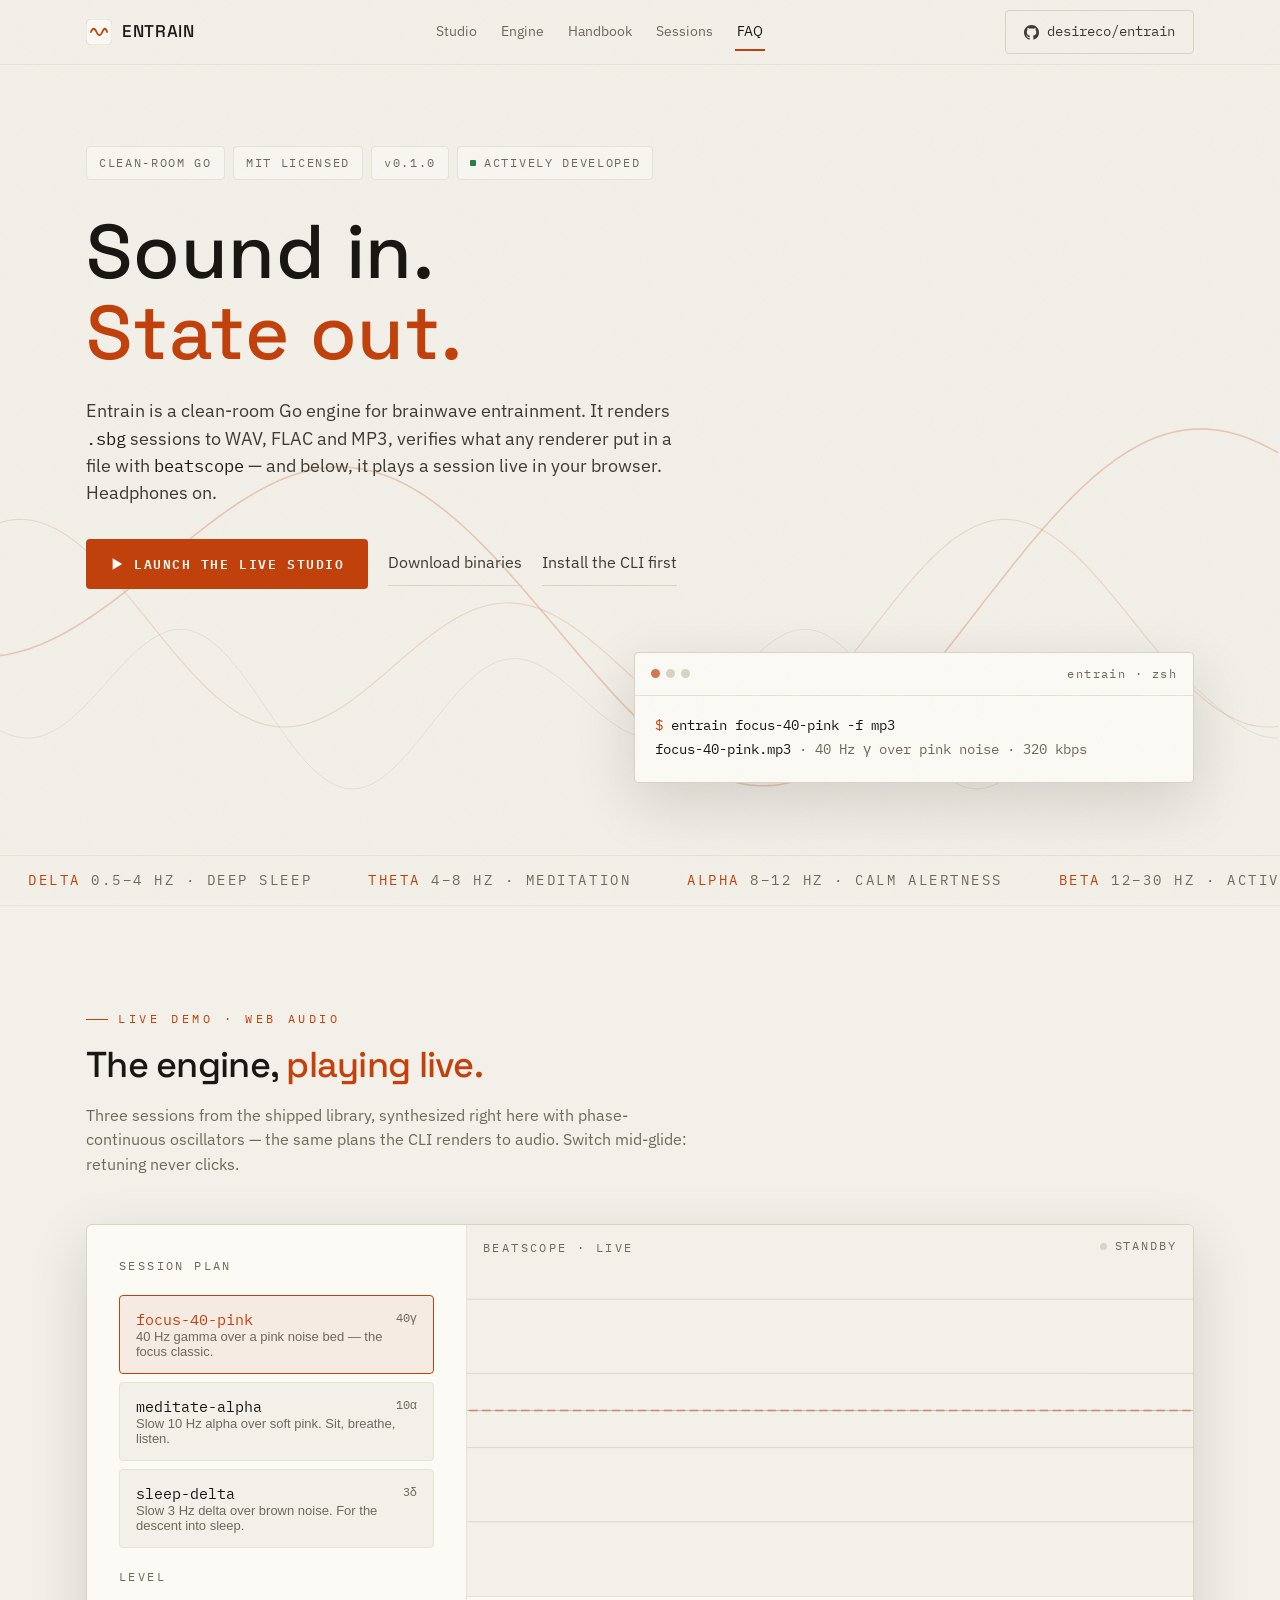
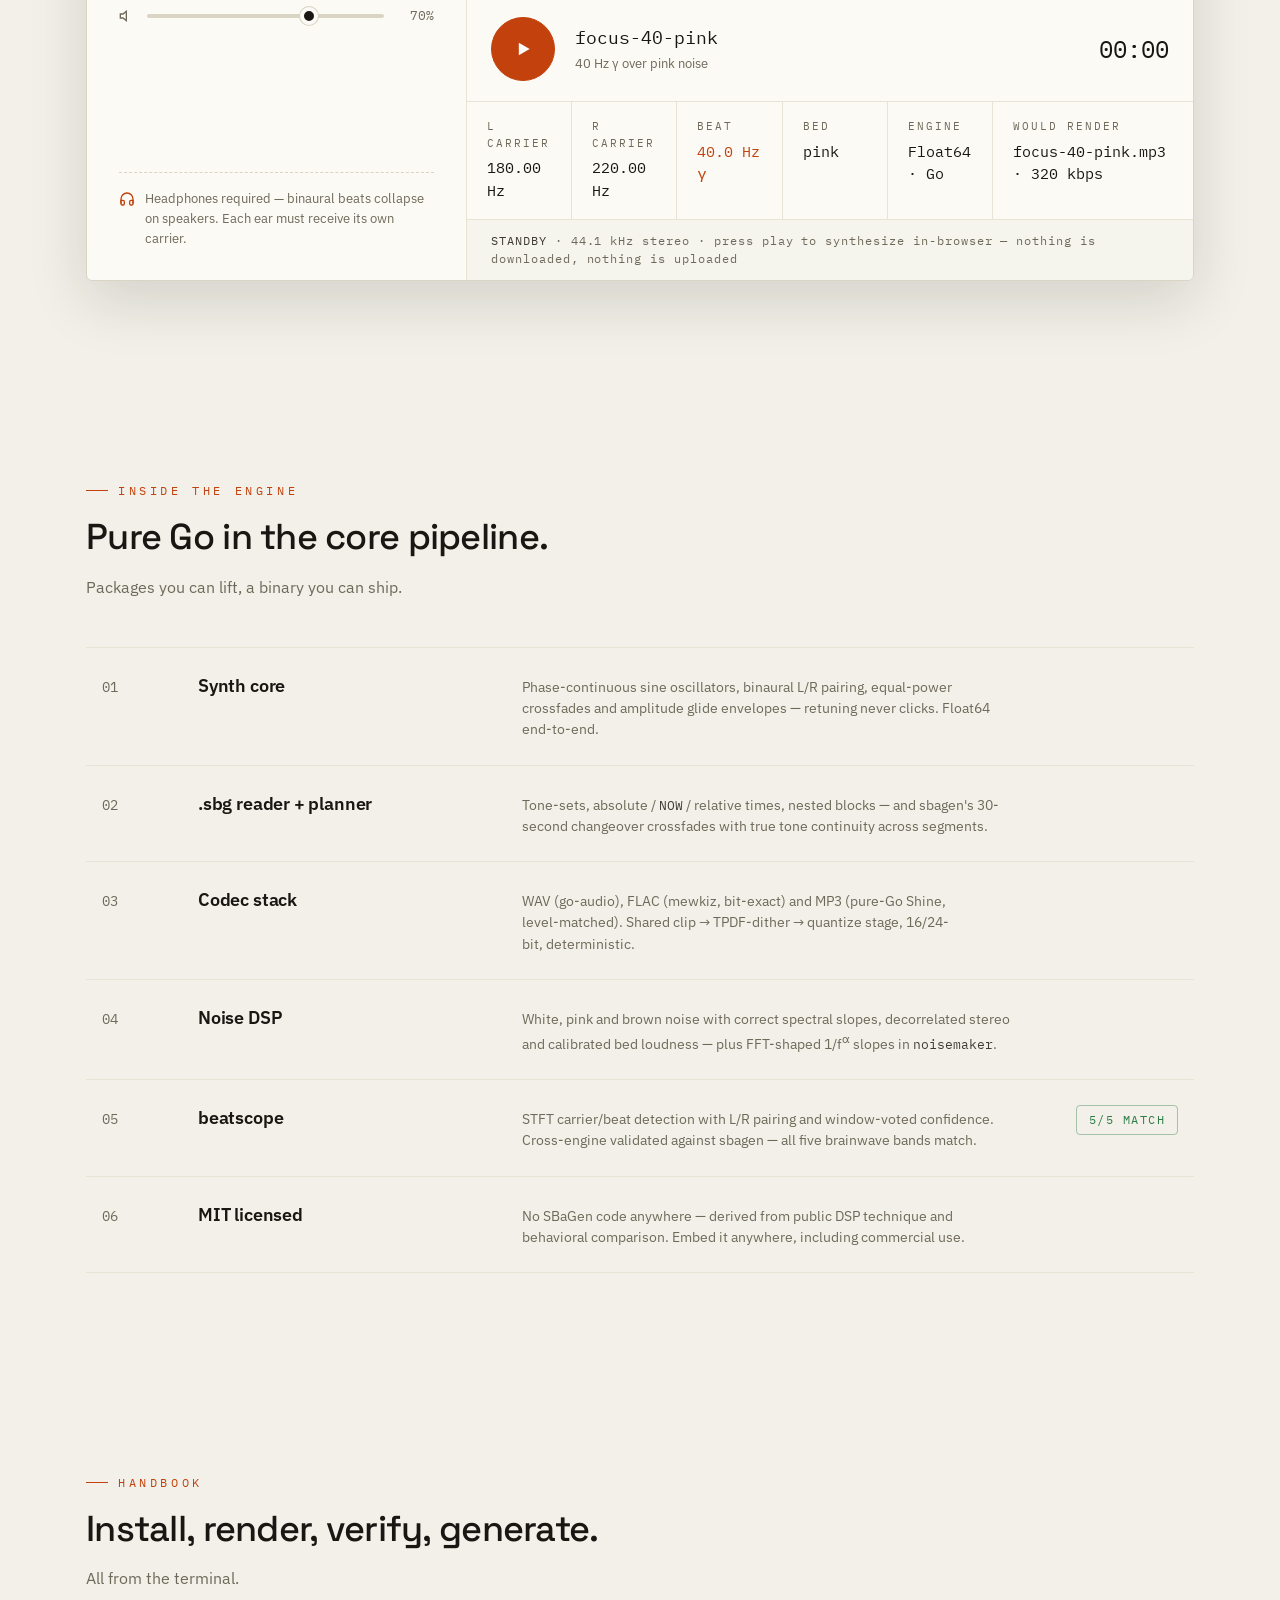
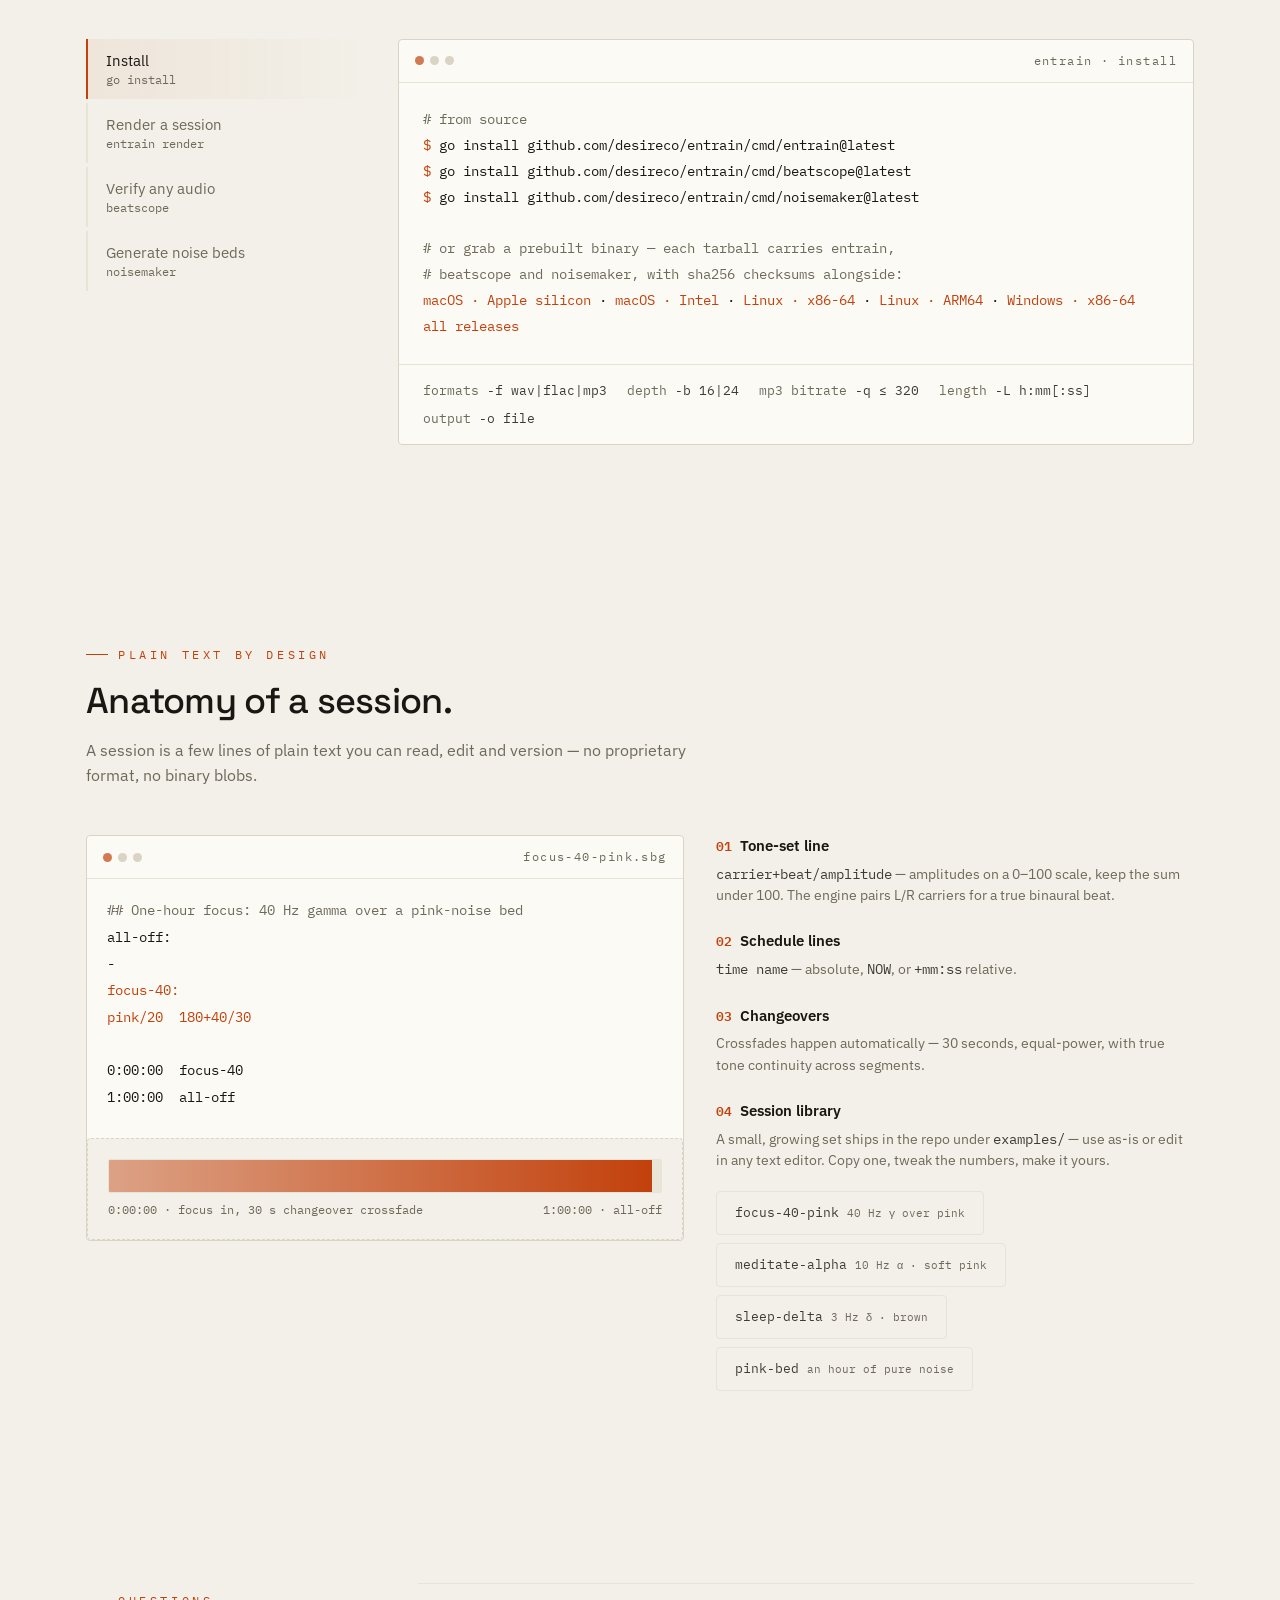
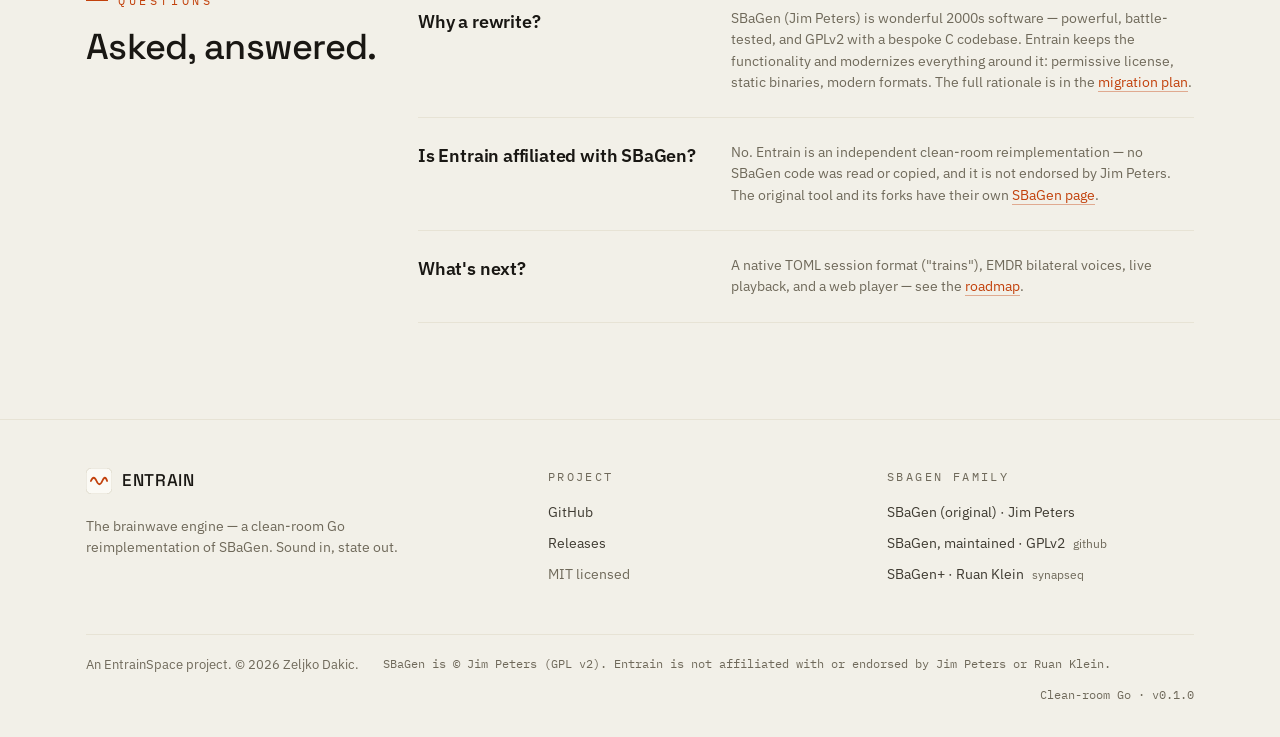
==== commit 7b9c7f16: "site: twitter:site handle is @builtbydakic" ====
--- a/site/index.html
+++ b/site/index.html
@@ -810,7 +810,7 @@
         <ul>
           <li><a href="https://uazu.net/sbagen/" target="_blank" rel="noopener">SBaGen (original) · Jim Peters</a></li>
           <li><a href="https://desireco.github.io/sbagen/" target="_blank" rel="noopener">SBaGen, maintained · GPLv2</a><a class="sub" href="https://github.com/desireco/sbagen" target="_blank" rel="noopener">github</a></li>
-          <li><a href="https://github.com/ruanklein/sbagen-plus" target="_blank" rel="noopener">SBaGen+ · Ruan Klein</a></li>
+          <li><a href="https://github.com/ruanklein/sbagen-plus" target="_blank" rel="noopener">SBaGen+ · Ruan Klein</a><a class="sub" href="https://github.com/ruanklein/synapseq" target="_blank" rel="noopener">synapseq</a></li>
         </ul>
       </div>
     </div>
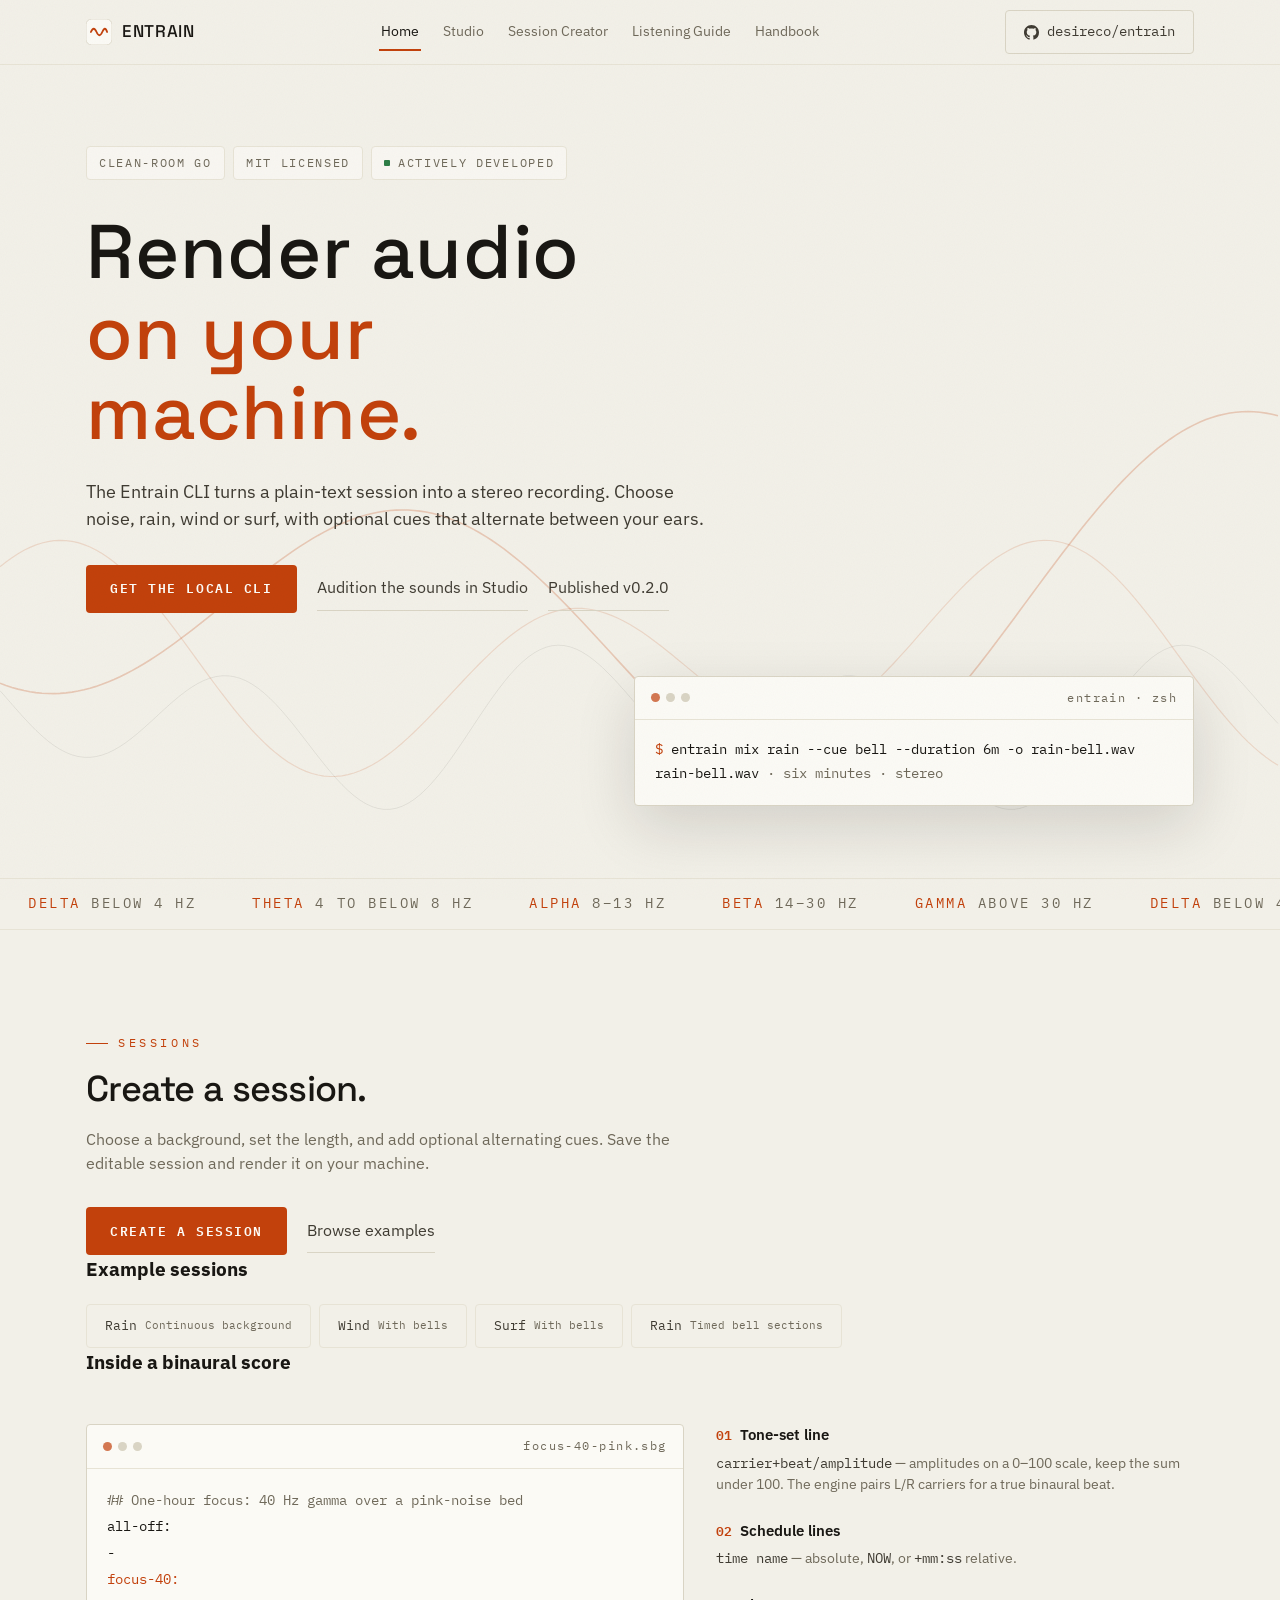
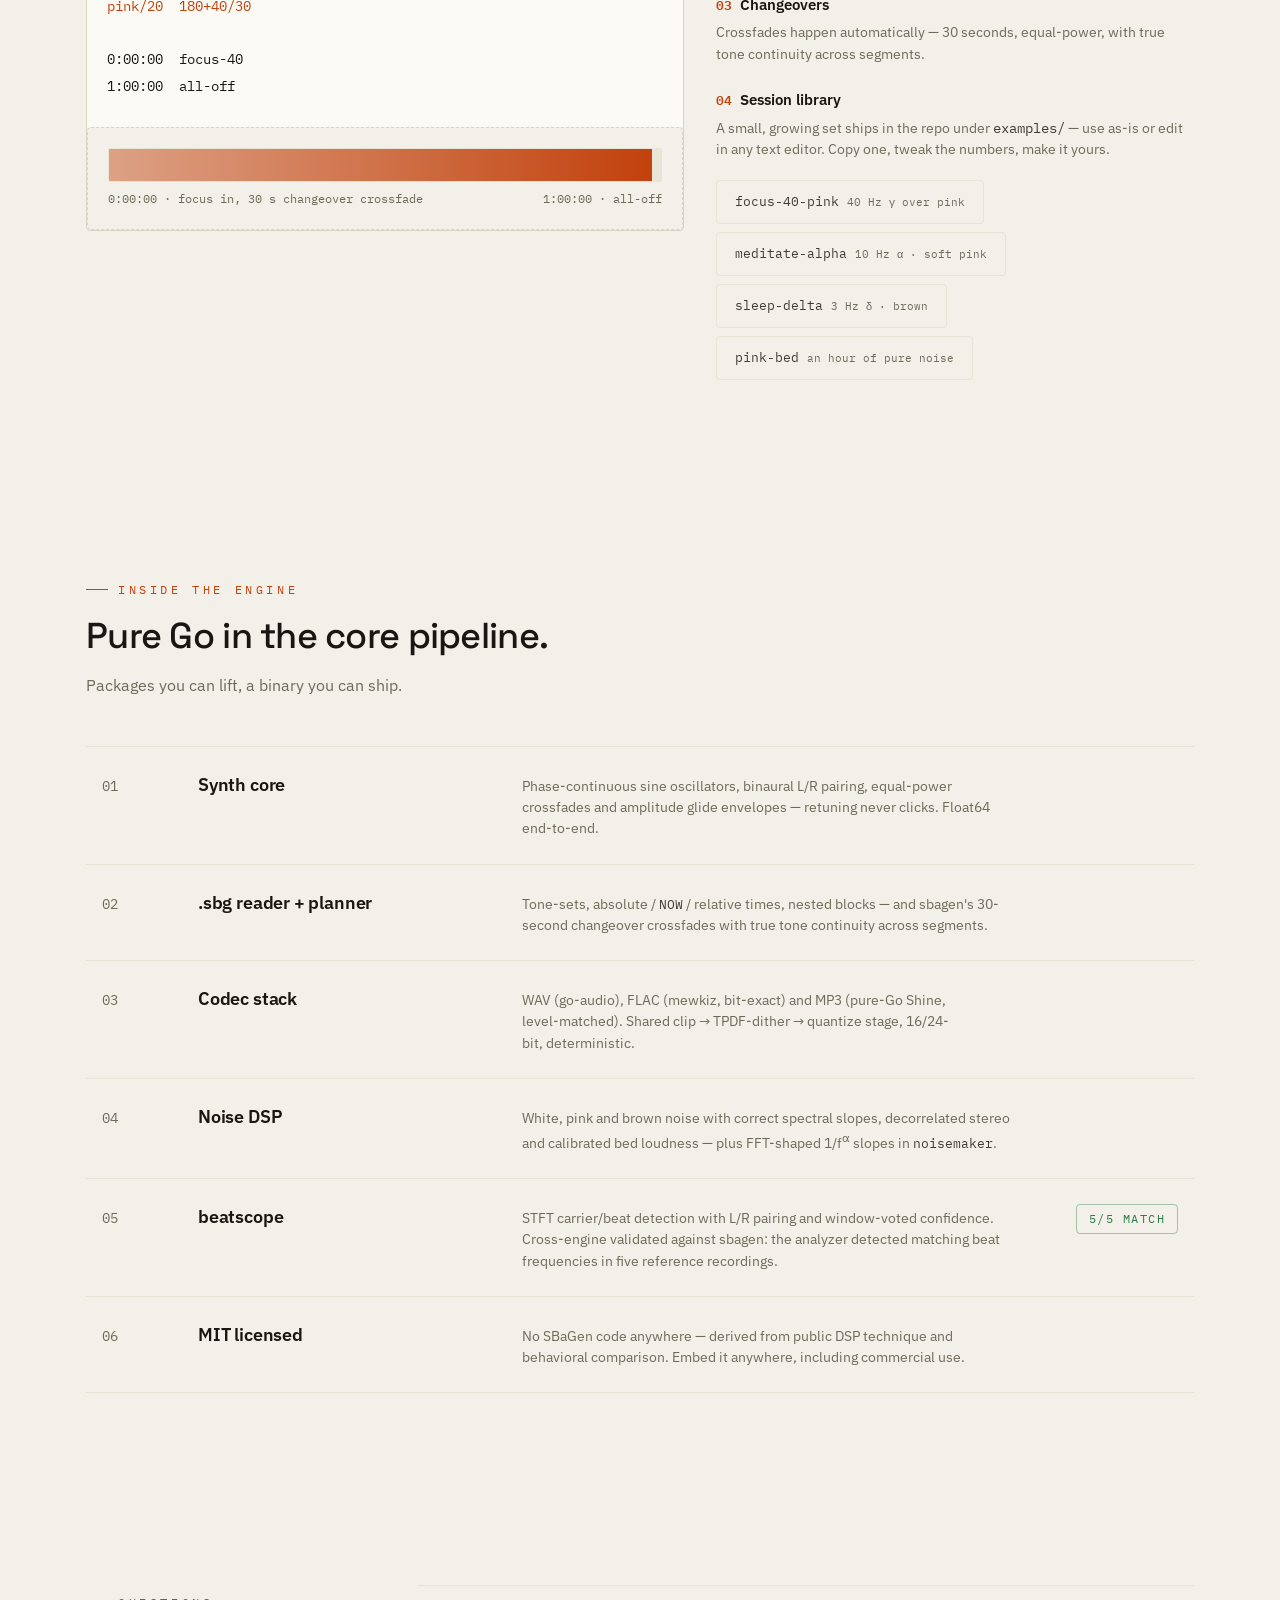
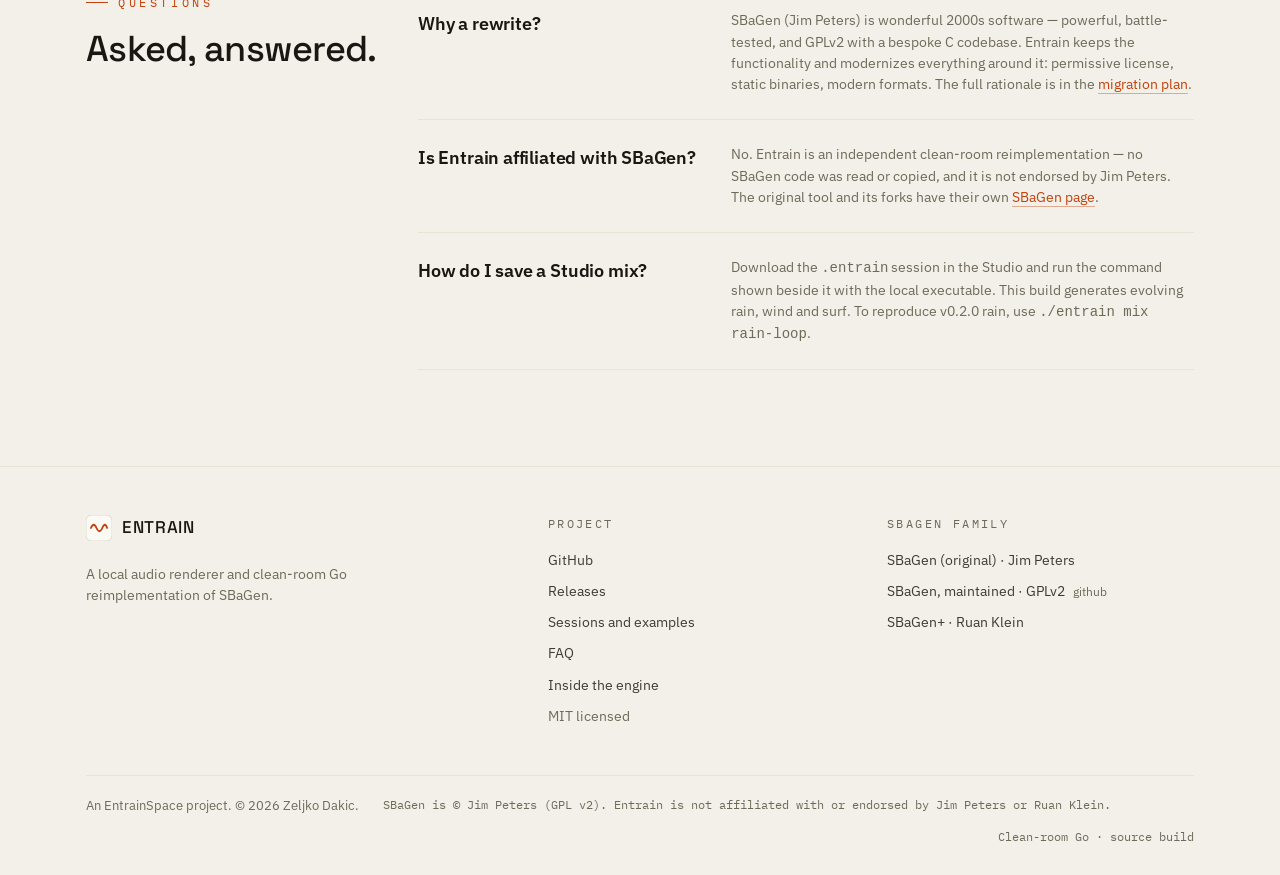
==== commit c25ded30: "site: rebuild — studio, session creator, handbook, wasm player New pages from the shared shell: Stud" ====
--- a/site/index.html
+++ b/site/index.html
@@ -3,31 +3,32 @@
 <head>
 <meta charset="utf-8">
 <meta name="viewport" content="width=device-width, initial-scale=1">
-<title>Entrain — the brainwave engine (binaural beats in Go)</title>
-<meta name="description" content="A clean-room Go engine for brainwave entrainment. Render .sbg binaural sessions to WAV, FLAC and MP3, verify with beatscope — and play live in your browser.">
+<base href="./">
+<title>Entrain — local soundscapes and binaural audio</title>
+<meta name="description" content="Choose a background and render a stereo recording locally with Entrain.">
 <meta name="theme-color" content="#f2f0e8">
 <link rel="canonical" href="https://entrain.cc/">
-<link rel="icon" href="/favicon.svg" type="image/svg+xml">
-<link rel="icon" href="/favicon-32.png" type="image/png" sizes="32x32">
-<link rel="apple-touch-icon" href="/apple-touch-icon.png">
+<link rel="icon" href="favicon.svg" type="image/svg+xml">
+<link rel="icon" href="favicon-32.png" type="image/png" sizes="32x32">
+<link rel="apple-touch-icon" href="apple-touch-icon.png">
 <!-- Social cards: X reads twitter:*, Facebook and LinkedIn read og:* -->
 <meta property="og:site_name" content="Entrain">
-<meta property="og:title" content="Entrain — the brainwave engine">
-<meta property="og:description" content="Sound in. State out. A clean-room Go engine for brainwave entrainment — .sbg sessions to WAV, FLAC and MP3, verified with beatscope.">
+<meta property="og:title" content="Entrain — local soundscapes and binaural audio">
+<meta property="og:description" content="Choose a background and render a stereo recording locally with Entrain.">
 <meta property="og:type" content="website">
 <meta property="og:url" content="https://entrain.cc/">
 <meta property="og:image" content="https://entrain.cc/og.png">
 <meta property="og:image:width" content="1200">
 <meta property="og:image:height" content="630">
 <meta property="og:image:type" content="image/png">
-<meta property="og:image:alt" content="Entrain — Sound in. State out. .sbg sessions rendered to WAV, FLAC and MP3 in clean-room Go.">
+<meta property="og:image:alt" content="Entrain cover with audio waveform and WAV, FLAC and MP3 formats.">
 <meta property="og:locale" content="en_US">
 <meta name="twitter:card" content="summary_large_image">
 <meta name="twitter:site" content="@builtbydakic">
-<meta name="twitter:title" content="Entrain — the brainwave engine">
-<meta name="twitter:description" content="Sound in. State out. A clean-room Go engine for brainwave entrainment — .sbg sessions to WAV, FLAC and MP3, verified with beatscope.">
+<meta name="twitter:title" content="Entrain — local soundscapes and binaural audio">
+<meta name="twitter:description" content="Choose a background and render a stereo recording locally with Entrain.">
 <meta name="twitter:image" content="https://entrain.cc/og.png">
-<meta name="twitter:image:alt" content="Entrain — Sound in. State out. .sbg sessions rendered to WAV, FLAC and MP3 in clean-room Go.">
+<meta name="twitter:image:alt" content="Entrain cover with audio waveform and WAV, FLAC and MP3 formats.">
 <script type="application/ld+json">
 {
   "@context": "https://schema.org",
@@ -35,10 +36,9 @@
   "name": "Entrain",
   "url": "https://entrain.cc/",
   "image": "https://entrain.cc/og.png",
-  "description": "A clean-room Go engine for brainwave entrainment: render .sbg binaural-beat sessions to WAV, FLAC and MP3, verify any renderer's output with beatscope, and play sessions live in the browser.",
+  "description": "A local audio renderer for soundscapes and binaural sessions, with a browser-based session builder and WAV, FLAC and MP3 export.",
   "applicationCategory": "MultimediaApplication",
   "operatingSystem": "Linux, macOS, Windows",
-  "softwareVersion": "0.1.0",
   "license": "https://opensource.org/licenses/MIT",
   "author": { "@type": "Organization", "name": "Desireco", "url": "https://github.com/desireco" },
   "offers": { "@type": "Offer", "price": "0", "priceCurrency": "USD" },
@@ -48,409 +48,24 @@
 <link rel="preconnect" href="https://fonts.googleapis.com">
 <link rel="preconnect" href="https://fonts.gstatic.com" crossorigin>
 <link href="https://fonts.googleapis.com/css2?family=Space+Grotesk:wght@400;500;600;700&family=IBM+Plex+Sans:wght@400;500;600&family=IBM+Plex+Mono:wght@400;500;600&display=swap" rel="stylesheet">
-<style>
-/* ==== Signal edition — "daylight lab sheet": bone paper + ink + signal orange, Space Grotesk / IBM Plex ==== */
-:root {
-  --bg: #f2f0e8;
-  --surface: #fbfaf5;
-  --surface-warm: #e9e6d8;
-  --fg: #191713;
-  --fg-2: #3f3b32;
-  --muted: #6f695a;
-  --meta: #c2410c;
-  --border: #d9d4c4;
-  --border-soft: #e7e3d5;
-  --accent: #c2410c;
-  --accent-on: #fdfcf8;
-  --accent-hover: color-mix(in oklab, var(--accent), black 8%);
-  --accent-active: color-mix(in oklab, var(--accent), black 14%);
-  --success: #2e7d46;
-  --warn: #9a6700;
-  --danger: #b42323;
-  --text-xs: 12px;
-  --text-sm: 14px;
-  --text-base: 16px;
-  --text-lg: 18px;
-  --text-xl: 24px;
-  --text-2xl: 36px;
-  --text-3xl: 54px;
-  --text-4xl: 76px;
-  --leading-body: 1.52;
-  --leading-tight: 1.06;
-  --tracking-display: -0.03em;
-  --space-1: 4px;
-  --space-2: 8px;
-  --space-3: 12px;
-  --space-4: 16px;
-  --space-5: 20px;
-  --space-6: 24px;
-  --space-8: 32px;
-  --space-12: 48px;
-  --section-y-desktop: 96px;
-  --section-y-tablet: 68px;
-  --section-y-phone: 48px;
-  --radius-sm: 2px;
-  --radius-md: 4px;
-  --radius-lg: 6px;
-  --radius-pill: 4px;
-  --elev-ring: 0 0 0 1px var(--border);
-  --elev-raised: 0 20px 60px rgba(25, 23, 19, 0.14);
-  --focus-ring: 0 0 0 4px rgba(194, 65, 12, 0.28);
-  --motion-fast: 150ms;
-  --motion-base: 240ms;
-  --ease-standard: cubic-bezier(0.2, 0, 0, 1);
-  --container-max: 1180px;
-  --container-gutter-desktop: 36px;
-  --container-gutter-tablet: 24px;
-  --container-gutter-phone: 16px;
-}
-/* Type roles: display + body + mono stacks below (edition-specific) */
-:root {
-  --font-display: 'Space Grotesk', 'IBM Plex Sans', system-ui, sans-serif;
-  --font-body: 'IBM Plex Sans', system-ui, -apple-system, sans-serif;
-  --font-mono: 'IBM Plex Mono', ui-monospace, 'SF Mono', Menlo, monospace;
-}
-
-* { box-sizing: border-box; margin: 0; padding: 0; }
-html { scroll-behavior: smooth; }
-body {
-  background: var(--bg);
-  color: var(--fg);
-  font: 400 var(--text-base)/var(--leading-body) var(--font-body);
-  -webkit-font-smoothing: antialiased;
-  overflow-x: clip;
-}
-::selection { background: var(--accent); color: var(--accent-on); }
-a { color: var(--fg-2); text-decoration: none; }
-a:hover { color: var(--fg); }
-:focus-visible { outline: none; box-shadow: var(--focus-ring); border-radius: var(--radius-sm); }
-.container { max-width: var(--container-max); margin: 0 auto; padding-inline: var(--container-gutter-desktop); }
-section { scroll-margin-top: 84px; }
-.mono { font-family: var(--font-mono); }
-.eyebrow {
-  font-family: var(--font-mono); font-size: var(--text-xs); letter-spacing: .22em;
-  text-transform: uppercase; color: var(--accent); display: inline-flex; align-items: center; gap: 10px;
-}
-.eyebrow::before { content: ""; width: 22px; height: 1px; background: var(--accent); }
-.skip-link {
-  position: absolute; left: 16px; top: -48px; z-index: 100; background: var(--accent); color: var(--accent-on);
-  padding: 10px 16px; border-radius: var(--radius-sm); font-weight: 600; transition: top var(--motion-fast);
-}
-.skip-link:focus-visible { top: 12px; }
-
-/* ==== grain ==== */
-.grain {
-  position: fixed; inset: 0; z-index: 60; pointer-events: none; opacity: .06; mix-blend-mode: multiply;
-  background-image: url("data:image/svg+xml,%3Csvg xmlns='http://www.w3.org/2000/svg' width='140' height='140'%3E%3Cfilter id='n'%3E%3CfeTurbulence type='fractalNoise' baseFrequency='.9' numOctaves='2'/%3E%3C/filter%3E%3Crect width='140' height='140' filter='url(%23n)' opacity='.6'/%3E%3C/svg%3E");
-}
-
-/* ==== nav ==== */
-header.nav {
-  position: sticky; top: 0; z-index: 50;
-  background: color-mix(in oklab, var(--bg), transparent 18%);
-  backdrop-filter: blur(14px); -webkit-backdrop-filter: blur(14px);
-  border-bottom: 1px solid var(--border-soft);
-}
-.nav-inner { display: flex; align-items: center; gap: var(--space-6); height: 64px; }
-.brand { display: inline-flex; align-items: center; gap: 10px; color: var(--fg); font-family: var(--font-display); font-size: 17px; letter-spacing: .04em; }
-.brand:hover { color: var(--fg); }
-.brand svg { display: block; }
-.nav-links { display: flex; gap: var(--space-5); margin-inline: auto; }
-.nav-links a { font-size: var(--text-sm); color: var(--muted); padding: 8px 2px; }
-.nav-links a:hover { color: var(--fg); }
-.nav-links a.active { color: var(--fg); box-shadow: inset 0 -2px 0 var(--accent); }
-.nav-gh {
-  display: inline-flex; align-items: center; gap: 8px; font-family: var(--font-mono); font-size: var(--text-sm);
-  color: var(--fg-2); border: 1px solid var(--border); border-radius: var(--radius-pill); padding: 9px 18px; min-height: 44px;
-  transition: border-color var(--motion-base) var(--ease-standard), background var(--motion-base) var(--ease-standard);
-}
-.nav-gh:hover { border-color: var(--accent); color: var(--fg); background: var(--surface); }
-
-/* ==== hero ==== */
-.hero { position: relative; padding: clamp(56px, 9vh, 104px) 0 0; overflow: clip; }
-#hero-canvas { position: absolute; inset: 0; width: 100%; height: 100%; z-index: -1; opacity: .9; }
-.hero .container { position: relative; }
-.badges { display: flex; flex-wrap: wrap; gap: var(--space-2); margin-bottom: var(--space-8); }
-.badge {
-  font-family: var(--font-mono); font-size: var(--text-xs); letter-spacing: .14em; color: var(--muted);
-  border: 1px solid var(--border-soft); background: color-mix(in oklab, var(--surface), transparent 30%);
-  padding: 7px 12px; border-radius: var(--radius-pill);
-}
-.badge .dot { display: inline-block; width: 6px; height: 6px; border-radius: 50%; background: var(--success); margin-right: 8px; vertical-align: 1px; }
-h1 {
-  font-family: var(--font-display); font-weight: 400; font-size: clamp(40px, 7.2vw, var(--text-4xl));
-  line-height: var(--leading-tight); letter-spacing: .01em; max-width: 13ch;
-}
-h1 em { font-style: normal; color: var(--accent); }
-.lede { max-width: 58ch; margin-top: var(--space-6); color: var(--fg-2); font-size: var(--text-lg); text-wrap: pretty; }
-.lede .mono { font-size: .92em; color: var(--fg); }
-.cta-row { display: flex; align-items: center; flex-wrap: wrap; gap: var(--space-5); margin-top: var(--space-8); }
-.btn-primary {
-  display: inline-flex; align-items: center; gap: 10px; background: var(--accent); color: var(--accent-on);
-  font-weight: 600; font-size: var(--text-base); border: none; cursor: pointer;
-  padding: 14px 24px; min-height: 48px; border-radius: var(--radius-pill);
-  transition: background var(--motion-base) var(--ease-standard), transform var(--motion-fast) var(--ease-standard);
-}
-.btn-primary:hover { background: var(--accent-hover); }
-.btn-primary:active { background: var(--accent-active); transform: scale(.98); }
-.btn-play-icon { width: 14px; height: 14px; fill: currentColor; }
-.link-quiet { font-size: var(--text-base); color: var(--fg-2); border-bottom: 1px solid var(--border); padding-bottom: 2px; min-height: 44px; display: inline-flex; align-items: center; }
-.link-quiet:hover { color: var(--fg); border-color: var(--accent); }
-.hero-terminal {
-  margin: clamp(40px, 7vh, 72px) 0 0 auto; width: min(560px, 100%);
-  background: var(--surface); border: 1px solid var(--border); border-radius: var(--radius-md);
-  box-shadow: var(--elev-raised); overflow: hidden;
-}
-.term-head { display: flex; gap: 6px; align-items: center; padding: 12px 16px; border-bottom: 1px solid var(--border-soft); }
-.term-head i { width: 9px; height: 9px; border-radius: 50%; background: var(--border); }
-.term-head i:first-child { background: var(--accent); opacity: .7; }
-.term-head span { margin-left: auto; font-family: var(--font-mono); font-size: var(--text-xs); color: var(--muted); letter-spacing: .12em; }
-.term-body { padding: 18px 20px 20px; font-family: var(--font-mono); font-size: var(--text-sm); line-height: 1.7; }
-.term-body .p { color: var(--accent); }
-.term-body .out { color: var(--muted); }
-.term-body .hl { color: var(--fg); }
-
-/* ==== band ticker ==== */
-.ticker { border-block: 1px solid var(--border-soft); margin-top: clamp(48px, 8vh, 80px); overflow: hidden; }
-.ticker-track { display: flex; width: max-content; animation: tick 46s linear infinite; }
-.ticker:hover .ticker-track { animation-play-state: paused; }
-.ticker-seq { display: flex; align-items: center; white-space: nowrap; padding-block: 14px; }
-.ticker-seq span { font-family: var(--font-mono); font-size: var(--text-sm); letter-spacing: .18em; color: var(--muted); padding-inline: 28px; }
-.ticker-seq b { color: var(--accent); font-weight: 400; }
-@keyframes tick { to { transform: translateX(-50%); } }
-
-/* ==== sections ==== */
-.section { padding-block: var(--section-y-desktop); }
-.section-head { max-width: 720px; }
-h2 { font-family: var(--font-display); font-weight: 400; font-size: clamp(26px, 3.6vw, var(--text-2xl)); line-height: 1.18; letter-spacing: .01em; margin-top: var(--space-4); }
-h2 em { font-style: normal; color: var(--accent); }
-.section-sub { color: var(--muted); margin-top: var(--space-4); max-width: 62ch; text-wrap: pretty; }
-
-/* ==== studio ==== */
-.studio {
-  margin-top: var(--space-12); background: var(--surface); border: 1px solid var(--border);
-  border-radius: var(--radius-lg); box-shadow: var(--elev-raised); overflow: hidden;
-}
-.studio-grid { display: grid; grid-template-columns: 380px minmax(0, 1fr); }
-.studio-left { padding: var(--space-8); border-right: 1px solid var(--border-soft); display: flex; flex-direction: column; gap: var(--space-5); }
-.chip-label { font-family: var(--font-mono); font-size: var(--text-xs); letter-spacing: .2em; color: var(--muted); text-transform: uppercase; }
-.chip-stack { display: flex; flex-direction: column; gap: var(--space-2); }
-.chip {
-  text-align: left; background: var(--bg); border: 1px solid var(--border-soft); border-radius: var(--radius-md);
-  padding: 14px 16px; cursor: pointer; color: var(--fg-2); min-height: 64px;
-  transition: border-color var(--motion-base) var(--ease-standard), background var(--motion-base) var(--ease-standard);
-}
-.chip:hover { border-color: var(--border); background: var(--surface-warm); color: var(--fg); }
-.chip[aria-pressed="true"] { border-color: var(--accent); color: var(--fg); background: color-mix(in oklab, var(--accent), transparent 92%); }
-.chip .chip-name { font-family: var(--font-mono); font-size: 15px; color: var(--fg); display: flex; justify-content: space-between; gap: 12px; }
-.chip[aria-pressed="true"] .chip-name { color: var(--accent); }
-.chip .chip-desc { font-size: 13px; color: var(--muted); margin-top: 4px; }
-.chip .chip-hz { font-family: var(--font-mono); font-size: var(--text-xs); color: var(--muted); }
-.vol-row { display: flex; align-items: center; gap: var(--space-3); }
-input[type="range"] { flex: 1; appearance: none; -webkit-appearance: none; height: 4px; border-radius: 2px; background: var(--border); cursor: pointer; }
-input[type="range"]::-webkit-slider-thumb {
-  appearance: none; -webkit-appearance: none; width: 18px; height: 18px; border-radius: 50%;
-  background: var(--fg); border: 4px solid var(--surface); box-shadow: 0 0 0 1px var(--border);
-}
-input[type="range"]::-moz-range-thumb { width: 12px; height: 12px; border-radius: 50%; background: var(--fg); border: none; }
-.heads-note { display: flex; gap: 10px; align-items: flex-start; font-size: 13px; color: var(--muted); border-top: 1px dashed var(--border); padding-top: var(--space-4); margin-top: auto; }
-.heads-note svg { flex: none; margin-top: 2px; stroke: var(--accent); }
-.studio-right { display: flex; flex-direction: column; min-width: 0; }
-.scope { position: relative; aspect-ratio: 16 / 8.2; min-height: 260px; background: var(--bg); border-bottom: 1px solid var(--border-soft); }
-.scope canvas { position: absolute; inset: 0; width: 100%; height: 100%; }
-.scope-tag { position: absolute; top: 14px; left: 16px; font-family: var(--font-mono); font-size: var(--text-xs); letter-spacing: .2em; color: var(--muted); }
-.scope-state { position: absolute; top: 12px; right: 16px; display: inline-flex; align-items: center; gap: 8px; font-family: var(--font-mono); font-size: var(--text-xs); letter-spacing: .16em; color: var(--muted); }
-.scope-state .dot { width: 7px; height: 7px; border-radius: 50%; background: var(--border); }
-.scope-state.live { color: var(--success); }
-.scope-state.live .dot { background: var(--success); animation: pulse 1.6s ease-in-out infinite; }
-@keyframes pulse { 50% { opacity: .35; } }
-.transport { display: flex; align-items: center; gap: var(--space-5); padding: var(--space-5) var(--space-6); }
-.play-btn {
-  width: 64px; height: 64px; flex: none; border-radius: 50%; border: 1px solid var(--accent);
-  background: var(--accent); color: var(--accent-on); cursor: pointer; display: grid; place-items: center;
-  transition: background var(--motion-base) var(--ease-standard), transform var(--motion-fast) var(--ease-standard);
-}
-.play-btn:hover { background: var(--accent-hover); }
-.play-btn:active { transform: scale(.96); background: var(--accent-active); }
-.play-btn svg { width: 20px; height: 20px; fill: currentColor; }
-.play-btn .i-pause { display: none; }
-.play-btn[aria-pressed="true"] .i-pause { display: block; }
-.play-btn[aria-pressed="true"] .i-play { display: none; }
-.transport-meta { min-width: 0; }
-.transport-meta .t-name { font-family: var(--font-mono); font-size: var(--text-lg); color: var(--fg); }
-.transport-meta .t-sub { font-size: 13px; color: var(--muted); margin-top: 2px; }
-.elapsed { margin-left: auto; font-family: var(--font-mono); font-size: var(--text-xl); color: var(--fg); font-variant-numeric: tabular-nums; }
-.readouts { display: grid; grid-template-columns: repeat(5, minmax(0, 1fr)) minmax(0, 1.9fr); border-top: 1px solid var(--border-soft); }
-.ro { padding: var(--space-4) var(--space-5); border-right: 1px solid var(--border-soft); min-width: 0; }
-.ro:last-child { border-right: none; }
-.ro .k { font-family: var(--font-mono); font-size: 11px; letter-spacing: .18em; color: var(--muted); text-transform: uppercase; }
-.ro .v { font-family: var(--font-mono); font-size: 15px; color: var(--fg); margin-top: 6px; overflow-wrap: anywhere; }
-.ro .v em { font-style: normal; color: var(--accent); }
-.status-line { font-family: var(--font-mono); font-size: var(--text-xs); color: var(--muted); letter-spacing: .08em; padding: 12px var(--space-6); border-top: 1px solid var(--border-soft); background: color-mix(in oklab, var(--bg), transparent 40%); }
-.status-line b { color: var(--fg-2); font-weight: 400; }
-
-/* ==== engine spec-sheet ==== */
-.spec-list { margin-top: var(--space-12); border-top: 1px solid var(--border-soft); }
-.spec-row {
-  display: grid; grid-template-columns: 72px minmax(180px, 300px) 1fr auto; gap: var(--space-6);
-  align-items: baseline; padding: var(--space-6) var(--space-4); border-bottom: 1px solid var(--border-soft);
-  transition: background var(--motion-base) var(--ease-standard);
-}
-.spec-row:hover { background: color-mix(in oklab, var(--surface), transparent 40%); }
-.spec-num { font-family: var(--font-mono); font-size: var(--text-sm); color: var(--muted); }
-.spec-name { font-size: var(--text-lg); font-weight: 600; letter-spacing: -.01em; transition: color var(--motion-base) var(--ease-standard); }
-.spec-row:hover .spec-name { color: var(--accent); }
-.spec-desc { color: var(--muted); font-size: var(--text-sm); max-width: 62ch; text-wrap: pretty; }
-.spec-desc .mono { font-size: .94em; color: var(--fg-2); }
-.spec-badge {
-  font-family: var(--font-mono); font-size: var(--text-xs); letter-spacing: .12em; color: var(--success);
-  border: 1px solid color-mix(in oklab, var(--success), transparent 60%); border-radius: var(--radius-pill); padding: 5px 12px; white-space: nowrap;
-}
-a.spec-badge { transition: background var(--motion-base) var(--ease-standard), color var(--motion-base) var(--ease-standard), border-color var(--motion-base) var(--ease-standard); }
-a.spec-badge:hover { color: var(--accent-on); background: var(--success); border-color: var(--success); }
-
-/* ==== handbook ==== */
-.handbook { display: grid; grid-template-columns: 280px 1fr; gap: var(--space-8); margin-top: var(--space-12); }
-.tab-rail { display: flex; flex-direction: column; gap: var(--space-1); align-self: start; position: sticky; top: 96px; }
-.tab-btn {
-  text-align: left; background: none; border: none; border-left: 2px solid var(--border-soft); cursor: pointer;
-  padding: 12px 18px; color: var(--muted); font-size: 15px; min-height: 44px; font-family: var(--font-body);
-  transition: color var(--motion-base) var(--ease-standard), border-color var(--motion-base) var(--ease-standard);
-}
-.tab-btn:hover { color: var(--fg); }
-.tab-btn[aria-selected="true"] { color: var(--fg); border-left-color: var(--accent); background: linear-gradient(90deg, color-mix(in oklab, var(--accent), transparent 94%), transparent); }
-.tab-btn .mono { font-size: 12px; color: var(--muted); display: block; margin-top: 2px; }
-.terminal-panel { background: var(--surface); border: 1px solid var(--border); border-radius: var(--radius-md); overflow: hidden; min-width: 0; }
-.term-code { padding: var(--space-6); font-family: var(--font-mono); font-size: var(--text-sm); line-height: 1.85; overflow-x: auto; }
-.term-code .c { color: var(--muted); }
-.term-code .p { color: var(--accent); }
-.term-code .flag { color: var(--fg); }
-.term-code a { color: var(--accent); }
-.term-code a:hover { color: var(--accent-hover); text-decoration: underline; }
-.flags-strip {
-  display: flex; flex-wrap: wrap; gap: var(--space-2) var(--space-5); padding: var(--space-4) var(--space-6);
-  border-top: 1px solid var(--border-soft); font-family: var(--font-mono); font-size: 13px; color: var(--muted);
-}
-.flags-strip b { color: var(--fg-2); font-weight: 400; }
-
-/* ==== session anatomy ==== */
-.anatomy { display: grid; grid-template-columns: 1.25fr 1fr; gap: var(--space-8); margin-top: var(--space-12); align-items: start; }
-.code-card { background: var(--surface); border: 1px solid var(--border); border-radius: var(--radius-md); overflow: hidden; }
-.code-card .term-body { line-height: 1.9; }
-.code-card .cm { color: var(--muted); }
-.code-card .ts { color: var(--fg); }
-.code-card .tline { color: var(--accent); }
-.anatomy-notes { display: flex; flex-direction: column; gap: var(--space-6); }
-.anatomy-note h3 { font-size: 15px; font-weight: 600; margin-bottom: 6px; }
-.anatomy-note h3 .mono { color: var(--accent); font-size: 13px; margin-right: 8px; }
-.anatomy-note p { font-size: var(--text-sm); color: var(--muted); text-wrap: pretty; }
-.timeline-card { background: var(--bg); border: 1px dashed var(--border); border-radius: var(--radius-md); padding: var(--space-5); margin-top: var(--space-2); }
-.timeline-bar { display: flex; height: 34px; border-radius: var(--radius-sm); overflow: hidden; border: 1px solid var(--border-soft); }
-.timeline-bar .seg-on { flex: 60; background: linear-gradient(90deg, color-mix(in oklab, var(--accent), transparent 55%), var(--accent)); }
-.timeline-bar .seg-off { flex: 1; background: var(--surface-warm); }
-.timeline-lbl { display: flex; justify-content: space-between; font-family: var(--font-mono); font-size: 12px; color: var(--muted); margin-top: 8px; }
-.lib-row { display: flex; flex-wrap: wrap; gap: var(--space-2); margin-top: var(--space-5); }
-.lib-chip {
-  font-family: var(--font-mono); font-size: 13px; color: var(--fg-2); border: 1px solid var(--border-soft);
-  border-radius: var(--radius-pill); padding: 10px 18px; min-height: 44px; display: inline-flex; align-items: center; gap: 8px;
-  transition: border-color var(--motion-base) var(--ease-standard), color var(--motion-base) var(--ease-standard);
-}
-.lib-chip:hover { border-color: var(--accent); color: var(--fg); }
-.lib-chip small { color: var(--muted); font-size: 11px; }
-
-/* ==== faq ==== */
-.faq-grid { display: grid; grid-template-columns: 300px 1fr; gap: var(--space-8); }
-.faq-list { display: flex; flex-direction: column; }
-.faq-item { border-top: 1px solid var(--border-soft); padding: var(--space-6) 0; display: grid; grid-template-columns: 1fr 1.6fr; gap: var(--space-6); }
-.faq-item:last-child { border-bottom: 1px solid var(--border-soft); }
-.faq-item h3 { font-size: var(--text-lg); font-weight: 600; letter-spacing: -.01em; text-wrap: balance; }
-.faq-item p { color: var(--muted); font-size: var(--text-sm); max-width: 60ch; text-wrap: pretty; }
-.faq-item p a { color: var(--accent); border-bottom: 1px solid color-mix(in oklab, var(--accent), transparent 60%); }
-
-/* ==== footer ==== */
-footer { border-top: 1px solid var(--border-soft); padding: var(--space-12) 0 var(--space-8); }
-.foot-grid { display: grid; grid-template-columns: 1.4fr 1fr 1fr; gap: var(--space-8); }
-.foot-brand p { color: var(--muted); font-size: var(--text-sm); margin-top: var(--space-4); max-width: 42ch; text-wrap: pretty; }
-.foot-col h4 { font-family: var(--font-mono); font-size: var(--text-xs); letter-spacing: .2em; color: var(--muted); text-transform: uppercase; margin-bottom: var(--space-4); font-weight: 400; }
-.foot-col ul { list-style: none; display: flex; flex-direction: column; gap: 10px; }
-.foot-col a, .foot-col li { font-size: var(--text-sm); color: var(--fg-2); }
-.foot-col a:hover { color: var(--fg); }
-.foot-col .plain { color: var(--muted); }
-.foot-col .sub { color: var(--muted); font-size: 12px; margin-left: 8px; }
-.foot-col .sub:hover { color: var(--fg); }
-.legal { margin-top: var(--space-12); padding-top: var(--space-5); border-top: 1px solid var(--border-soft); display: flex; flex-wrap: wrap; gap: var(--space-3) var(--space-6); color: var(--muted); font-size: 13px; }
-.legal .mono { font-size: 12px; }
-
-/* ==== reveal ==== */
-.reveal { opacity: 0; transform: translateY(22px); transition: opacity .7s var(--ease-standard), transform .7s var(--ease-standard); transition-delay: var(--d, 0ms); }
-.reveal.in { opacity: 1; transform: none; }
-
-/* ==== responsive ==== */
-@media (max-width: 980px) {
-  .studio-grid { grid-template-columns: minmax(0, 1fr); }
-  .studio-left { border-right: none; border-bottom: 1px solid var(--border-soft); }
-  .readouts { grid-template-columns: repeat(3, minmax(0, 1fr)); }
-  .ro:nth-child(3) { border-right: none; }
-  .ro:nth-child(-n+3) { border-bottom: 1px solid var(--border-soft); }
-  .spec-row { grid-template-columns: 48px 1fr; grid-template-rows: auto auto; }
-  .spec-desc { grid-column: 2; }
-  .spec-badge { grid-column: 2; justify-self: start; }
-  .handbook { grid-template-columns: 1fr; }
-  .tab-rail { position: static; flex-direction: row; flex-wrap: wrap; }
-  .tab-btn { border-left: none; border-bottom: 2px solid var(--border-soft); border-radius: 0; }
-  .tab-btn[aria-selected="true"] { border-bottom-color: var(--accent); background: none; }
-  .anatomy, .faq-grid { grid-template-columns: 1fr; }
-  .foot-grid { grid-template-columns: 1fr 1fr; }
-}
-@media (max-width: 640px) {
-  .container { padding-inline: var(--container-gutter-tablet); }
-  .section { padding-block: var(--section-y-tablet); }
-  .nav-links { display: none; }
-  .readouts { grid-template-columns: repeat(2, minmax(0, 1fr)); }
-  .ro { border-right: none !important; border-bottom: 1px solid var(--border-soft); }
-  .ro:nth-child(odd) { border-right: 1px solid var(--border-soft) !important; }
-  .ro:nth-last-child(-n+2) { border-bottom: none; }
-  .faq-item { grid-template-columns: 1fr; gap: var(--space-3); }
-  .foot-grid { grid-template-columns: 1fr; }
-  .elapsed { margin-left: 0; width: 100%; }
-  .transport { flex-wrap: wrap; }
-}
-@media (max-width: 420px) {
-  .nav-inner { gap: var(--space-3); }
-  .nav-gh { padding: 9px 12px; }
-  .nav-gh .gh-label { display: none; }
-}
-@media (prefers-reduced-motion: reduce) {
-  html { scroll-behavior: auto; }
-  .ticker-track { animation: none; }
-  .reveal { opacity: 1; transform: none; transition: none; }
-  .scope-state.live .dot { animation: none; }
-}
-/* ==== Signal overrides ==== */
-h1, h2, .brand { font-weight: 500; }
-h2 { letter-spacing: -.02em; }
-.btn-primary { font-family: var(--font-mono); font-size: 13px; letter-spacing: .12em; text-transform: uppercase; font-weight: 600; }
-.eyebrow { letter-spacing: .3em; }
-.badge .dot { border-radius: 1px; }
-</style>
+<link rel="stylesheet" href="site.css">
+<script src="legacy-links.js"></script>
 </head>
-<body>
-<a class="skip-link" href="#main">Skip to content</a>
+<body data-page="home">
+<a class="skip-link" href="./#main">Skip to content</a>
 <div class="grain" aria-hidden="true"></div>
 
 <header class="nav" data-od-id="nav">
   <div class="container nav-inner">
-    <a class="brand" href="#top" aria-label="Entrain home">
+    <a class="brand" href="./" aria-label="Entrain home">
       <svg width="26" height="26" viewBox="0 0 32 32" aria-hidden="true"><rect width="32" height="32" rx="7" fill="#fbfaf5" stroke="#d9d4c4"/><path d="M6 16 Q 9.5 8 13 16 T 20 16 T 26 16" stroke="#c2410c" stroke-width="2.2" fill="none" stroke-linecap="round"/></svg>
       ENTRAIN
     </a>
-    <nav class="nav-links" aria-label="Sections">
-      <a href="#studio" data-spy="studio">Studio</a>
-      <a href="#engine" data-spy="engine">Engine</a>
-      <a href="#handbook" data-spy="handbook">Handbook</a>
-      <a href="#sessions" data-spy="sessions">Sessions</a>
-      <a href="#faq" data-spy="faq">FAQ</a>
-    </nav>
+    <nav class="nav-links" aria-label="Primary"><a href="./" class="active" aria-current="page">Home</a>
+      <a href="studio/">Studio</a>
+      <a href="session-creator/">Session Creator</a>
+      <a href="listening-guide/">Listening Guide</a>
+      <a href="handbook/">Handbook</a></nav>
     <a class="nav-gh" href="https://github.com/desireco/entrain" target="_blank" rel="noopener" aria-label="GitHub — desireco/entrain">
       <svg width="15" height="15" viewBox="0 0 16 16" fill="currentColor" aria-hidden="true"><path d="M8 0C3.58 0 0 3.58 0 8c0 3.54 2.29 6.53 5.47 7.59.4.07.55-.17.55-.38 0-.19-.01-.82-.01-1.49-2.01.37-2.53-.49-2.69-.94-.09-.23-.48-.94-.82-1.13-.28-.15-.68-.52-.01-.53.63-.01 1.08.58 1.23.82.72 1.21 1.87.87 2.33.66.07-.52.28-.87.51-1.07-1.78-.2-3.64-.89-3.64-3.95 0-.87.31-1.59.82-2.15-.08-.2-.36-1.02.08-2.12 0 0 .67-.21 2.2.82.64-.18 1.32-.27 2-.27s1.36.09 2 .27c1.53-1.04 2.2-.82 2.2-.82.44 1.1.16 1.92.08 2.12.51.56.82 1.27.82 2.15 0 3.07-1.87 3.75-3.65 3.95.29.25.54.73.54 1.48 0 1.07-.01 1.93-.01 2.2 0 .21.15.46.55.38A8.01 8.01 0 0 0 16 8c0-4.42-3.58-8-8-8Z"/></svg>
       <span class="gh-label">desireco/entrain</span>
@@ -459,253 +74,58 @@
 </header>
 
 <main id="main">
-<!-- ================= HERO ================= -->
 <section class="hero" id="top" data-od-id="hero">
   <canvas id="hero-canvas" aria-hidden="true"></canvas>
   <div class="container">
     <div class="badges reveal" data-od-id="hero-badges">
       <span class="badge">CLEAN-ROOM GO</span>
       <span class="badge">MIT LICENSED</span>
-      <span class="badge">v0.1.0</span>
       <span class="badge"><span class="dot"></span>ACTIVELY DEVELOPED</span>
     </div>
-    <h1 class="reveal" style="--d:80ms" data-od-id="hero-title">Sound in.<br><em>State out.</em></h1>
+    <h1 class="reveal" style="--d:80ms" data-od-id="hero-title">Render audio<br><em>on your machine.</em></h1>
     <p class="lede reveal" style="--d:160ms" data-od-id="hero-lede">
-      Entrain is a clean-room Go engine for brainwave entrainment. It renders <span class="mono">.sbg</span> sessions
-      to WAV, FLAC and MP3, verifies what any renderer put in a file with <span class="mono">beatscope</span> —
-      and below, it plays a session live in your browser. Headphones on.
+      The Entrain CLI turns a plain-text session into a stereo recording. Choose noise, rain, wind or surf, with optional cues that alternate between your ears.
     </p>
     <div class="cta-row reveal" style="--d:240ms">
-      <button class="btn-primary" id="cta-launch" data-od-id="cta-launch">
-        <svg class="btn-play-icon" viewBox="0 0 16 16" aria-hidden="true"><path d="M3 1.5v13l11-6.5z"/></svg>
-        Launch the live studio
-      </button>
-      <a class="link-quiet" href="https://github.com/desireco/entrain/releases/latest" target="_blank" rel="noopener">Download binaries</a>
-      <a class="link-quiet" href="#handbook">Install the CLI first</a>
+      <a class="btn-primary" href="handbook/">Get the local CLI</a>
+      <a class="link-quiet" href="studio/" id="cta-launch" data-od-id="cta-launch">Audition the sounds in Studio</a>
+      <a class="link-quiet" href="https://github.com/desireco/entrain/releases/tag/v0.2.0" target="_blank" rel="noopener">Published v0.2.0</a>
     </div>
     <div class="hero-terminal reveal" style="--d:320ms" data-od-id="hero-terminal">
       <div class="term-head" aria-hidden="true"><i></i><i></i><i></i><span>entrain · zsh</span></div>
       <div class="term-body">
-        <div><span class="p">$</span> entrain focus-40-pink -f mp3</div>
-        <div class="out"><span class="hl">focus-40-pink.mp3</span> · 40 Hz γ over pink noise · 320 kbps</div>
+        <div><span class="p">$</span> entrain mix rain --cue bell --duration 6m -o rain-bell.wav</div>
+        <div class="out"><span class="hl">rain-bell.wav</span> · six minutes · stereo</div>
       </div>
     </div>
   </div>
   <div class="ticker" data-od-id="band-ticker" aria-hidden="true">
     <div class="ticker-track" id="ticker-track">
       <div class="ticker-seq">
-        <span><b>DELTA</b> 0.5–4 HZ · DEEP SLEEP</span><span><b>THETA</b> 4–8 HZ · MEDITATION</span><span><b>ALPHA</b> 8–12 HZ · CALM ALERTNESS</span><span><b>BETA</b> 12–30 HZ · ACTIVE THINKING</span><span><b>GAMMA</b> 30–45 HZ · PEAK PROCESSING</span>
-      </div>
-    </div>
-  </div>
-</section>
-
-<!-- ================= STUDIO ================= -->
-<section class="section" id="studio" data-od-id="studio">
+        <span><b>DELTA</b> BELOW 4 HZ</span><span><b>THETA</b> 4 TO BELOW 8 HZ</span><span><b>ALPHA</b> 8–13 HZ</span><span><b>BETA</b> 14–30 HZ</span><span><b>GAMMA</b> ABOVE 30 HZ</span>
+      </div>
+    </div>
+  </div>
+</section>
+<section class="section" id="sessions" data-od-id="sessions">
   <div class="container">
     <div class="section-head reveal">
-      <span class="eyebrow">Live demo · Web Audio</span>
-      <h2>The engine, <em>playing live.</em></h2>
-      <p class="section-sub">Three sessions from the shipped library, synthesized right here with phase-continuous
-      oscillators — the same plans the CLI renders to audio. Switch mid-glide: retuning never clicks.</p>
-    </div>
-    <div class="studio reveal" style="--d:120ms" data-od-id="studio-panel">
-      <div class="studio-grid">
-        <div class="studio-left">
-          <span class="chip-label">Session plan</span>
-          <div class="chip-stack" role="group" aria-label="Choose a session" id="chip-stack">
-            <button class="chip" data-od-id="chip-focus-40-pink" data-session="focus-40-pink" aria-pressed="true">
-              <span class="chip-name">focus-40-pink <span class="chip-hz">40γ</span></span>
-              <span class="chip-desc">40 Hz gamma over a pink noise bed — the focus classic.</span>
-            </button>
-            <button class="chip" data-od-id="chip-meditate-alpha" data-session="meditate-alpha" aria-pressed="false">
-              <span class="chip-name">meditate-alpha <span class="chip-hz">10α</span></span>
-              <span class="chip-desc">Slow 10 Hz alpha over soft pink. Sit, breathe, listen.</span>
-            </button>
-            <button class="chip" data-od-id="chip-sleep-delta" data-session="sleep-delta" aria-pressed="false">
-              <span class="chip-name">sleep-delta <span class="chip-hz">3δ</span></span>
-              <span class="chip-desc">Slow 3 Hz delta over brown noise. For the descent into sleep.</span>
-            </button>
-          </div>
-          <span class="chip-label">Level</span>
-          <div class="vol-row">
-            <svg width="16" height="16" viewBox="0 0 24 24" fill="none" stroke="currentColor" stroke-width="2" aria-hidden="true" style="color:var(--muted)"><path d="M11 5 6 9H2v6h4l5 4V5z"/></svg>
-            <input type="range" id="volume" min="0" max="100" value="70" aria-label="Session volume">
-            <span class="mono" id="vol-read" style="font-size:13px;color:var(--muted);min-width:38px;text-align:right">70%</span>
-          </div>
-          <p class="heads-note">
-            <svg width="16" height="16" viewBox="0 0 24 24" fill="none" stroke-width="2" stroke-linecap="round" stroke-linejoin="round" aria-hidden="true"><path d="M3 18v-6a9 9 0 0 1 18 0v6"/><path d="M21 19a2 2 0 0 1-2 2h-1a2 2 0 0 1-2-2v-3a2 2 0 0 1 2-2h3zM3 19a2 2 0 0 0 2 2h1a2 2 0 0 0 2-2v-3a2 2 0 0 0-2-2H3z"/></svg>
-            Headphones required — binaural beats collapse on speakers. Each ear must receive its own carrier.
-          </p>
-        </div>
-        <div class="studio-right">
-          <div class="scope" data-od-id="studio-scope">
-            <canvas id="scope-canvas"></canvas>
-            <span class="scope-tag">BEATSCOPE · LIVE</span>
-            <span class="scope-state" id="scope-state"><span class="dot"></span>STANDBY</span>
-          </div>
-          <div class="transport">
-            <button class="play-btn" id="play-btn" data-od-id="studio-play" aria-pressed="false" aria-label="Play session">
-              <svg class="i-play" viewBox="0 0 24 24" aria-hidden="true"><path d="M7 4.5v15l13-7.5z"/></svg>
-              <svg class="i-pause" viewBox="0 0 24 24" aria-hidden="true"><path d="M6 4h4v16H6zM14 4h4v16h-4z"/></svg>
-            </button>
-            <div class="transport-meta">
-              <div class="t-name" id="t-name">focus-40-pink</div>
-              <div class="t-sub" id="t-sub">40 Hz γ over pink noise</div>
-            </div>
-            <div class="elapsed" id="elapsed" aria-label="Elapsed time">00:00</div>
-          </div>
-          <div class="readouts" data-od-id="studio-readouts">
-            <div class="ro"><div class="k">L carrier</div><div class="v" id="ro-l">180.00 Hz</div></div>
-            <div class="ro"><div class="k">R carrier</div><div class="v" id="ro-r">220.00 Hz</div></div>
-            <div class="ro"><div class="k">Beat</div><div class="v" id="ro-beat"><em>40.0 Hz γ</em></div></div>
-            <div class="ro"><div class="k">Bed</div><div class="v" id="ro-bed">pink</div></div>
-            <div class="ro"><div class="k">Engine</div><div class="v">Float64 · Go</div></div>
-            <div class="ro"><div class="k">Would render</div><div class="v" id="ro-out">focus-40-pink.mp3</div></div>
-          </div>
-          <div class="status-line" id="status-line" aria-live="polite">
-            <b>STANDBY</b> · 44.1 kHz stereo · press play to synthesize in-browser — nothing is downloaded, nothing is uploaded
-          </div>
-        </div>
-      </div>
-    </div>
-  </div>
-</section>
-
-<!-- ================= ENGINE ================= -->
-<section class="section" id="engine" data-od-id="engine">
-  <div class="container">
-    <div class="section-head reveal">
-      <span class="eyebrow">Inside the engine</span>
-      <h2>Pure Go in the core pipeline.</h2>
-      <p class="section-sub">Packages you can lift, a binary you can ship.</p>
-    </div>
-    <div class="spec-list reveal" style="--d:100ms" data-od-id="engine-features">
-      <div class="spec-row" data-od-id="feature-synth-core">
-        <span class="spec-num">01</span>
-        <span class="spec-name">Synth core</span>
-        <p class="spec-desc">Phase-continuous sine oscillators, binaural L/R pairing, equal-power crossfades and amplitude
-        glide envelopes — retuning never clicks. Float64 end-to-end.</p>
-        <span></span>
-      </div>
-      <div class="spec-row" data-od-id="feature-sbg-reader">
-        <span class="spec-num">02</span>
-        <span class="spec-name">.sbg reader + planner</span>
-        <p class="spec-desc">Tone-sets, absolute / <span class="mono">NOW</span> / relative times, nested blocks — and sbagen's
-        30-second changeover crossfades with true tone continuity across segments.</p>
-        <span></span>
-      </div>
-      <div class="spec-row" data-od-id="feature-codec-stack">
-        <span class="spec-num">03</span>
-        <span class="spec-name">Codec stack</span>
-        <p class="spec-desc">WAV (go-audio), FLAC (mewkiz, bit-exact) and MP3 (pure-Go Shine, level-matched). Shared
-        clip → TPDF-dither → quantize stage, 16/24-bit, deterministic.</p>
-        <span></span>
-      </div>
-      <div class="spec-row" data-od-id="feature-noise-dsp">
-        <span class="spec-num">04</span>
-        <span class="spec-name">Noise DSP</span>
-        <p class="spec-desc">White, pink and brown noise with correct spectral slopes, decorrelated stereo and calibrated
-        bed loudness — plus FFT-shaped 1/f<sup>α</sup> slopes in <span class="mono">noisemaker</span>.</p>
-        <span></span>
-      </div>
-      <div class="spec-row" data-od-id="feature-beatscope">
-        <span class="spec-num">05</span>
-        <span class="spec-name">beatscope</span>
-        <p class="spec-desc">STFT carrier/beat detection with L/R pairing and window-voted confidence. Cross-engine
-        validated against sbagen — all five brainwave bands match.</p>
-        <a class="spec-badge" href="https://github.com/desireco/entrain/blob/main/docs/validation.md" target="_blank" rel="noopener">5/5 MATCH</a>
-      </div>
-      <div class="spec-row" data-od-id="feature-mit">
-        <span class="spec-num">06</span>
-        <span class="spec-name">MIT licensed</span>
-        <p class="spec-desc">No SBaGen code anywhere — derived from public DSP technique and behavioral comparison.
-        Embed it anywhere, including commercial use.</p>
-        <span></span>
-      </div>
-    </div>
-  </div>
-</section>
-
-<!-- ================= HANDBOOK ================= -->
-<section class="section" id="handbook" data-od-id="handbook">
-  <div class="container">
-    <div class="section-head reveal">
-      <span class="eyebrow">Handbook</span>
-      <h2>Install, render, verify, generate.</h2>
-      <p class="section-sub">All from the terminal.</p>
-    </div>
-    <div class="handbook reveal" style="--d:100ms">
-      <div class="tab-rail" role="tablist" aria-label="Handbook sections" data-od-id="handbook-tabs">
-        <button class="tab-btn" role="tab" id="tab-install" aria-selected="true" aria-controls="panel-install">Install<span class="mono">go install</span></button>
-        <button class="tab-btn" role="tab" id="tab-render" aria-selected="false" aria-controls="panel-render">Render a session<span class="mono">entrain render</span></button>
-        <button class="tab-btn" role="tab" id="tab-verify" aria-selected="false" aria-controls="panel-verify">Verify any audio<span class="mono">beatscope</span></button>
-        <button class="tab-btn" role="tab" id="tab-noise" aria-selected="false" aria-controls="panel-noise">Generate noise beds<span class="mono">noisemaker</span></button>
-      </div>
-      <div class="terminal-panel" data-od-id="handbook-terminal">
-        <div class="term-head" aria-hidden="true"><i></i><i></i><i></i><span id="term-tab-name">entrain · install</span></div>
-        <div id="panel-install" role="tabpanel" aria-labelledby="tab-install" class="term-code">
-<span class="c"># from source</span><br>
-<span class="p">$</span> go install github.com/desireco/entrain/cmd/<span class="flag">entrain</span>@latest<br>
-<span class="p">$</span> go install github.com/desireco/entrain/cmd/<span class="flag">beatscope</span>@latest<br>
-<span class="p">$</span> go install github.com/desireco/entrain/cmd/<span class="flag">noisemaker</span>@latest<br>
-<br>
-<span class="c"># or grab a prebuilt binary — each tarball carries entrain,</span><br>
-<span class="c"># beatscope and noisemaker, with sha256 checksums alongside:</span><br>
-<a href="https://github.com/desireco/entrain/releases/latest/download/entrain-darwin-arm64.tar.gz" target="_blank" rel="noopener">macOS · Apple silicon</a> · <a href="https://github.com/desireco/entrain/releases/latest/download/entrain-darwin-amd64.tar.gz" target="_blank" rel="noopener">macOS · Intel</a> · <a href="https://github.com/desireco/entrain/releases/latest/download/entrain-linux-amd64.tar.gz" target="_blank" rel="noopener">Linux · x86-64</a> · <a href="https://github.com/desireco/entrain/releases/latest/download/entrain-linux-arm64.tar.gz" target="_blank" rel="noopener">Linux · ARM64</a> · <a href="https://github.com/desireco/entrain/releases/latest/download/entrain-windows-amd64.tar.gz" target="_blank" rel="noopener">Windows · x86-64</a><br>
-<a href="https://github.com/desireco/entrain/releases" target="_blank" rel="noopener">all releases</a>
-        </div>
-        <div id="panel-render" role="tabpanel" aria-labelledby="tab-render" class="term-code" hidden>
-<span class="c"># the basics: .sbg → WAV (default)</span><br>
-<span class="p">$</span> entrain render focus.sbg<br>
-<span class="c"># 30 minutes only, custom output file</span><br>
-<span class="p">$</span> entrain render focus.sbg <span class="flag">-L</span> 0:30 <span class="flag">-o</span> focus-30min.wav<br>
-<span class="c"># lossless FLAC at 24-bit</span><br>
-<span class="p">$</span> entrain render focus.sbg <span class="flag">-f</span> flac <span class="flag">-b</span> 24<br>
-<span class="c"># MP3 at 320 kbps</span><br>
-<span class="p">$</span> entrain render focus.sbg <span class="flag">-f</span> mp3 <span class="flag">-q</span> 320<br>
-<span class="c"># preview the timeline plan + lint warnings — no audio written</span><br>
-<span class="p">$</span> entrain focus-10 <span class="flag">--dry-run</span>
-        </div>
-        <div id="panel-verify" role="tabpanel" aria-labelledby="tab-verify" class="term-code" hidden>
-<span class="c"># carriers, beat frequency and confidence per pair</span><br>
-<span class="p">$</span> beatscope focus.wav<br>
-<span class="p">$</span> beatscope focus.flac <span class="flag">--json</span><br>
-<span class="p">$</span> beatscope focus.wav <span class="flag">--min-confidence</span> 0.6<br>
-<br>
-<span class="c"># reads WAV (16/24-bit) and FLAC. MP3/OGG: convert to WAV first —</span><br>
-<span class="c"># no MP3 decoder in-tree, by design.</span>
-        </div>
-        <div id="panel-noise" role="tabpanel" aria-labelledby="tab-noise" class="term-code" hidden>
-<span class="p">$</span> noisemaker pink 30m <span class="flag">-o</span> bed.wav<br>
-<span class="p">$</span> noisemaker brown 1:30:00 <span class="flag">-o</span> bed.flac <span class="flag">-b</span> 24<br>
-<span class="p">$</span> noisemaker alpha 2h <span class="flag">--alpha</span> 1.4 <span class="flag">--level</span> 0.12 <span class="flag">--seed</span> 7 <span class="flag">-o</span> drift.wav<br>
-<br>
-<span class="c"># white, pink, brown — or any 1/f^α slope with --alpha.</span><br>
-<span class="c"># default level 0.155 RMS, calibrated to sit under binaural tones.</span><br>
-<span class="c"># deterministic with --seed.</span>
-        </div>
-        <div class="flags-strip">
-          <span>formats <b>-f wav|flac|mp3</b></span>
-          <span>depth <b>-b 16|24</b></span>
-          <span>mp3 bitrate <b>-q ≤ 320</b></span>
-          <span>length <b>-L h:mm[:ss]</b></span>
-          <span>output <b>-o file</b></span>
-        </div>
-      </div>
-    </div>
-  </div>
-</section>
-
-<!-- ================= SESSION ANATOMY ================= -->
-<section class="section" id="sessions" data-od-id="sessions">
-  <div class="container">
-    <div class="section-head reveal">
-      <span class="eyebrow">Plain text by design</span>
-      <h2>Anatomy of a session.</h2>
-      <p class="section-sub">A session is a few lines of plain text you can read, edit and version — no proprietary
-      format, no binary blobs.</p>
-    </div>
+      <span class="eyebrow">Sessions</span>
+      <h2>Create a session.</h2>
+      <p class="section-sub">Choose a background, set the length, and add optional alternating cues. Save the editable session and render it on your machine.</p>
+      <div class="cta-row"><a class="btn-primary" href="session-creator/">Create a session</a>
+        <a class="link-quiet" href="./#session-examples">Browse examples</a></div>
+    </div>
+    <div id="session-examples" class="examples-list">
+      <h3>Example sessions</h3>
+      <div class="lib-row">
+        <a class="lib-chip" href="examples/evolving-rain.entrain" download>Rain <small>Continuous background</small></a>
+        <a class="lib-chip" href="examples/wind-bells.entrain" download>Wind <small>With bells</small></a>
+        <a class="lib-chip" href="examples/surf-bells.entrain" download>Surf <small>With bells</small></a>
+        <a class="lib-chip" href="examples/rain-bell-timeline.entrain" download>Rain <small>Timed bell sections</small></a>
+      </div>
+    </div>
+    <h3>Inside a binaural score</h3>
     <div class="anatomy">
       <div class="code-card reveal" data-od-id="session-code">
         <div class="term-head" aria-hidden="true"><i></i><i></i><i></i><span>focus-40-pink.sbg</span></div>
@@ -754,8 +174,59 @@
     </div>
   </div>
 </section>
-
-<!-- ================= FAQ ================= -->
+<section class="section" id="engine" data-od-id="engine">
+  <div class="container">
+    <div class="section-head reveal">
+      <span class="eyebrow">Inside the engine</span>
+      <h2>Pure Go in the core pipeline.</h2>
+      <p class="section-sub">Packages you can lift, a binary you can ship.</p>
+    </div>
+    <div class="spec-list reveal" style="--d:100ms" data-od-id="engine-features">
+      <div class="spec-row" data-od-id="feature-synth-core">
+        <span class="spec-num">01</span>
+        <span class="spec-name">Synth core</span>
+        <p class="spec-desc">Phase-continuous sine oscillators, binaural L/R pairing, equal-power crossfades and amplitude
+        glide envelopes — retuning never clicks. Float64 end-to-end.</p>
+        <span></span>
+      </div>
+      <div class="spec-row" data-od-id="feature-sbg-reader">
+        <span class="spec-num">02</span>
+        <span class="spec-name">.sbg reader + planner</span>
+        <p class="spec-desc">Tone-sets, absolute / <span class="mono">NOW</span> / relative times, nested blocks — and sbagen's
+        30-second changeover crossfades with true tone continuity across segments.</p>
+        <span></span>
+      </div>
+      <div class="spec-row" data-od-id="feature-codec-stack">
+        <span class="spec-num">03</span>
+        <span class="spec-name">Codec stack</span>
+        <p class="spec-desc">WAV (go-audio), FLAC (mewkiz, bit-exact) and MP3 (pure-Go Shine, level-matched). Shared
+        clip → TPDF-dither → quantize stage, 16/24-bit, deterministic.</p>
+        <span></span>
+      </div>
+      <div class="spec-row" data-od-id="feature-noise-dsp">
+        <span class="spec-num">04</span>
+        <span class="spec-name">Noise DSP</span>
+        <p class="spec-desc">White, pink and brown noise with correct spectral slopes, decorrelated stereo and calibrated
+        bed loudness — plus FFT-shaped 1/f<sup>α</sup> slopes in <span class="mono">noisemaker</span>.</p>
+        <span></span>
+      </div>
+      <div class="spec-row" data-od-id="feature-beatscope">
+        <span class="spec-num">05</span>
+        <span class="spec-name">beatscope</span>
+        <p class="spec-desc">STFT carrier/beat detection with L/R pairing and window-voted confidence. Cross-engine
+        validated against sbagen: the analyzer detected matching beat frequencies in five reference recordings.</p>
+        <a class="spec-badge" href="https://github.com/desireco/entrain/blob/main/docs/validation.md" target="_blank" rel="noopener">5/5 MATCH</a>
+      </div>
+      <div class="spec-row" data-od-id="feature-mit">
+        <span class="spec-num">06</span>
+        <span class="spec-name">MIT licensed</span>
+        <p class="spec-desc">No SBaGen code anywhere — derived from public DSP technique and behavioral comparison.
+        Embed it anywhere, including commercial use.</p>
+        <span></span>
+      </div>
+    </div>
+  </div>
+</section>
 <section class="section" id="faq" data-od-id="faq">
   <div class="container faq-grid">
     <div class="section-head reveal">
@@ -777,31 +248,32 @@
         <a href="https://desireco.github.io/sbagen/" target="_blank" rel="noopener">SBaGen page</a>.</p>
       </div>
       <div class="faq-item" data-od-id="faq-roadmap">
-        <h3>What's next?</h3>
-        <p>A native TOML session format ("trains"), EMDR bilateral voices, live playback, and a web player — see the
-        <a href="https://github.com/desireco/entrain#status--roadmap" target="_blank" rel="noopener">roadmap</a>.</p>
-      </div>
-    </div>
-  </div>
-</section>
+        <h3>How do I save a Studio mix?</h3>
+        <p>Download the <code>.entrain</code> session in the Studio and run the command shown beside it with the local executable. This build generates evolving rain, wind and surf. To reproduce v0.2.0 rain, use <code>./entrain mix rain-loop</code>.</p>
+      </div>
+    </div>
+  </div>
+</section>
+
 </main>
-
-<!-- ================= FOOTER ================= -->
 <footer data-od-id="footer">
   <div class="container">
     <div class="foot-grid">
       <div class="foot-brand">
-        <a class="brand" href="#top" aria-label="Back to top">
+        <a class="brand" href="./" aria-label="Entrain home">
           <svg width="26" height="26" viewBox="0 0 32 32" aria-hidden="true"><rect width="32" height="32" rx="7" fill="#fbfaf5" stroke="#d9d4c4"/><path d="M6 16 Q 9.5 8 13 16 T 20 16 T 26 16" stroke="#c2410c" stroke-width="2.2" fill="none" stroke-linecap="round"/></svg>
           ENTRAIN
         </a>
-        <p>The brainwave engine — a clean-room Go reimplementation of SBaGen. Sound in, state out.</p>
+        <p>A local audio renderer and clean-room Go reimplementation of SBaGen.</p>
       </div>
       <div class="foot-col" data-od-id="footer-project">
         <h4>Project</h4>
         <ul>
           <li><a href="https://github.com/desireco/entrain" target="_blank" rel="noopener">GitHub</a></li>
           <li><a href="https://github.com/desireco/entrain/releases" target="_blank" rel="noopener">Releases</a></li>
+          <li><a href="./#sessions">Sessions and examples</a></li>
+          <li><a href="./#faq">FAQ</a></li>
+          <li><a href="./#engine">Inside the engine</a></li>
           <li class="plain">MIT licensed</li>
         </ul>
       </div>
@@ -810,387 +282,18 @@
         <ul>
           <li><a href="https://uazu.net/sbagen/" target="_blank" rel="noopener">SBaGen (original) · Jim Peters</a></li>
           <li><a href="https://desireco.github.io/sbagen/" target="_blank" rel="noopener">SBaGen, maintained · GPLv2</a><a class="sub" href="https://github.com/desireco/sbagen" target="_blank" rel="noopener">github</a></li>
-          <li><a href="https://github.com/ruanklein/sbagen-plus" target="_blank" rel="noopener">SBaGen+ · Ruan Klein</a><a class="sub" href="https://github.com/ruanklein/synapseq" target="_blank" rel="noopener">synapseq</a></li>
+          <li><a href="https://github.com/ruanklein/sbagen-plus" target="_blank" rel="noopener">SBaGen+ · Ruan Klein</a></li>
         </ul>
       </div>
     </div>
     <div class="legal">
       <span>An EntrainSpace project. © 2026 Zeljko Dakic.</span>
       <span class="mono">SBaGen is © Jim Peters (GPL v2). Entrain is not affiliated with or endorsed by Jim Peters or Ruan Klein.</span>
-      <span class="mono" style="margin-left:auto">Clean-room Go · v0.1.0</span>
+      <span class="mono" style="margin-left:auto">Clean-room Go · source build</span>
     </div>
   </div>
 </footer>
-
-<script>
-(function () {
-  'use strict';
-  var $ = function (s) { return document.querySelector(s); };
-  var reducedMotion = window.matchMedia('(prefers-reduced-motion: reduce)').matches;
-
-  /* ============ Session definitions (mirror the shipped examples/) ============ */
-  var SESSIONS = {
-    'focus-40-pink': {
-      name: 'focus-40-pink', sub: '40 Hz γ over pink noise',
-      tones: [{ l: 180, r: 220, beat: 40, band: 'γ', amp: 0.30 }],
-      bed: 'pink', bedLevel: 0.09, out: 'focus-40-pink.mp3 · 320 kbps'
-    },
-    'meditate-alpha': {
-      name: 'meditate-alpha', sub: '10 Hz α over soft pink',
-      tones: [{ l: 200, r: 210, beat: 10, band: 'α', amp: 0.25 }],
-      bed: 'pink', bedLevel: 0.045, out: 'meditate-alpha.flac · 24-bit'
-    },
-    'sleep-delta': {
-      name: 'sleep-delta', sub: '3 Hz δ over brown noise',
-      tones: [{ l: 100, r: 103, beat: 3, band: 'δ', amp: 0.30 }],
-      bed: 'brown', bedLevel: 0.085, out: 'sleep-delta.flac · 24-bit'
-    }
-  };
-  var current = localStorage.getItem('entrain.session');
-  if (!SESSIONS[current]) current = 'focus-40-pink';
-
-  /* ============ Binaural engine ============ */
-  var engine = {
-    ctx: null, master: null, analyser: null,
-    toneSlots: [],       // [{oL,oR,gL,gR}]
-    bed: null, bedGain: null, bedType: null,
-    playing: false, elapsed: 0, lastTick: 0,
-
-    init: function () {
-      var AC = window.AudioContext || window.webkitAudioContext;
-      this.ctx = new AC();
-      this.master = this.ctx.createGain();
-      this.master.gain.value = 0;
-      this.analyser = this.ctx.createAnalyser();
-      this.analyser.fftSize = 4096;
-      this.analyser.smoothingTimeConstant = 0.82;
-      this.master.connect(this.analyser);
-      this.analyser.connect(this.ctx.destination);
-      this.setVolume(parseFloat($('#volume').value));
-    },
-    noiseBuffer: function (type) {
-      var len = this.ctx.sampleRate * 4, buf = this.ctx.createBuffer(2, len, this.ctx.sampleRate);
-      for (var ch = 0; ch < 2; ch++) {
-        var d = buf.getChannelData(ch);
-        if (type === 'pink') {
-          var b0 = 0, b1 = 0, b2 = 0, b3 = 0, b4 = 0, b5 = 0, b6 = 0;
-          for (var i = 0; i < len; i++) {
-            var w = Math.random() * 2 - 1;
-            b0 = 0.99886 * b0 + w * 0.0555179; b1 = 0.99332 * b1 + w * 0.0750759;
-            b2 = 0.96900 * b2 + w * 0.1538520; b3 = 0.86650 * b3 + w * 0.3104856;
-            b4 = 0.55000 * b4 + w * 0.5329522; b5 = -0.7616 * b5 - w * 0.0168980;
-            d[i] = (b0 + b1 + b2 + b3 + b4 + b5 + b6 + w * 0.5362) * 0.06;
-            b6 = w * 0.115926;
-          }
-        } else { /* brown */
-          var last = 0;
-          for (var j = 0; j < len; j++) {
-            var w2 = Math.random() * 2 - 1;
-            last = (last + 0.02 * w2) / 1.02;
-            d[j] = last * 3.2;
-          }
-        }
-      }
-      return buf;
-    },
-    startBed: function (type, level, immediate) {
-      var t = this.ctx.currentTime, fade = immediate ? 0.001 : 0.8;
-      if (this.bed) {
-        var old = this.bed, oldG = this.bedGain;
-        oldG.gain.cancelScheduledValues(t); oldG.gain.setValueAtTime(oldG.gain.value, t);
-        oldG.gain.linearRampToValueAtTime(0.0001, t + fade);
-        setTimeout(function () { try { old.stop(); } catch (e) {} try { old.disconnect(); oldG.disconnect(); } catch (e) {} }, (fade + 0.2) * 1000);
-        this.bed = null; this.bedGain = null;
-      }
-      var src = this.ctx.createBufferSource(), g = this.ctx.createGain();
-      src.buffer = this.noiseBuffer(type); src.loop = true;
-      g.gain.setValueAtTime(0.0001, t);
-      g.gain.linearRampToValueAtTime(level, t + fade);
-      src.connect(g); g.connect(this.master); src.start();
-      this.bed = src; this.bedGain = g; this.bedType = type;
-    },
-    applySession: function (def, immediate) {
-      var t = this.ctx.currentTime, glide = immediate ? 0.001 : 0.9;
-      for (var i = 0; i < Math.max(2, def.tones.length); i++) {
-        var tone = def.tones[i], slot = this.toneSlots[i];
-        if (tone) {
-          if (!slot) {
-            slot = { oL: this.ctx.createOscillator(), oR: this.ctx.createOscillator(),
-                     gL: this.ctx.createGain(), gR: this.ctx.createGain(),
-                     pL: this.ctx.createStereoPanner ? this.ctx.createStereoPanner() : null,
-                     pR: this.ctx.createStereoPanner ? this.ctx.createStereoPanner() : null };
-            slot.oL.type = 'sine'; slot.oR.type = 'sine';
-            slot.gL.gain.value = 0; slot.gR.gain.value = 0;
-            if (slot.pL) { slot.pL.pan.value = -1; slot.pR.pan.value = 1; }
-            slot.oL.connect(slot.gL); slot.oR.connect(slot.gR);
-            if (slot.pL) { slot.gL.connect(slot.pL); slot.pL.connect(this.master);
-                           slot.gR.connect(slot.pR); slot.pR.connect(this.master); }
-            else { slot.gL.connect(this.master); slot.gR.connect(this.master); }
-            slot.oL.start(); slot.oR.start();
-            this.toneSlots[i] = slot;
-            slot.oL.frequency.setValueAtTime(tone.l, t);
-            slot.oR.frequency.setValueAtTime(tone.r, t);
-          } else {
-            slot.oL.frequency.cancelScheduledValues(t);
-            slot.oR.frequency.cancelScheduledValues(t);
-            slot.oL.frequency.setValueAtTime(slot.oL.frequency.value, t);
-            slot.oR.frequency.setValueAtTime(slot.oR.frequency.value, t);
-            slot.oL.frequency.exponentialRampToValueAtTime(tone.l, t + glide);
-            slot.oR.frequency.exponentialRampToValueAtTime(tone.r, t + glide);
-          }
-          ['gL', 'gR'].forEach(function (k) {
-            var g = slot[k], target = tone.amp;
-            g.gain.cancelScheduledValues(t);
-            g.gain.setValueAtTime(Math.max(g.gain.value, 0.0001), t);
-            g.gain.linearRampToValueAtTime(target, t + (immediate ? 0.05 : 1.2));
-          });
-        } else if (slot) {
-          ['gL', 'gR'].forEach(function (k) {
-            var g = slot[k];
-            g.gain.cancelScheduledValues(t);
-            g.gain.setValueAtTime(Math.max(g.gain.value, 0.0001), t);
-            g.gain.linearRampToValueAtTime(0.0001, t + 0.6);
-          });
-        }
-      }
-      if (this.bedType !== def.bed) this.startBed(def.bed, def.bedLevel, immediate);
-      else if (this.bedGain) {
-        this.bedGain.gain.cancelScheduledValues(t);
-        this.bedGain.gain.setValueAtTime(this.bedGain.gain.value, t);
-        this.bedGain.gain.linearRampToValueAtTime(def.bedLevel, t + (immediate ? 0.05 : 1.2));
-      } else this.startBed(def.bed, def.bedLevel, immediate);
-    },
-    setVolume: function (v01) {
-      if (!this.master) return;
-      var target = Math.pow(v01, 1.6) * 0.9;
-      var t = this.ctx.currentTime;
-      this.master.gain.cancelScheduledValues(t);
-      this.master.gain.setTargetAtTime(this.playing ? target : this.master.gain.value, t, 0.08);
-      this._vol = target;
-    },
-    play: function () {
-      if (!this.ctx) this.init();
-      var self = this;
-      if (this.ctx.state === 'suspended') this.ctx.resume();
-      if (!this.toneSlots.length || this.toneSlots.length < SESSIONS[current].tones.length) this.applySession(SESSIONS[current], true);
-      var t = this.ctx.currentTime;
-      this.master.gain.cancelScheduledValues(t);
-      this.master.gain.setValueAtTime(0.0001, t);
-      this.master.gain.linearRampToValueAtTime(this._vol || 0.5, t + 1.2);
-      this.playing = true;
-      this.lastTick = performance.now();
-    },
-    pause: function () {
-      if (!this.ctx) return;
-      var t = this.ctx.currentTime, self = this;
-      this.master.gain.cancelScheduledValues(t);
-      this.master.gain.setValueAtTime(this.master.gain.value, t);
-      this.master.gain.linearRampToValueAtTime(0.0001, t + 0.5);
-      this.playing = false;
-      setTimeout(function () { if (!self.playing && self.ctx) self.ctx.suspend(); }, 620);
-    }
-  };
-
-  /* ============ UI wiring ============ */
-  var playBtn = $('#play-btn'), statusLine = $('#status-line'), scopeState = $('#scope-state');
-  function fmt(s) {
-    var m = Math.floor(s / 60), r = Math.floor(s % 60);
-    return (m < 10 ? '0' + m : m) + ':' + (r < 10 ? '0' + r : r);
-  }
-  function syncSessionUI() {
-    var def = SESSIONS[current];
-    document.querySelectorAll('.chip').forEach(function (c) {
-      c.setAttribute('aria-pressed', String(c.dataset.session === current));
-    });
-    $('#t-name').textContent = def.name;
-    $('#t-sub').textContent = def.sub;
-    $('#ro-l').textContent = def.tones[0].l.toFixed(2) + ' Hz';
-    $('#ro-r').textContent = def.tones[0].r.toFixed(2) + ' Hz';
-    $('#ro-beat').innerHTML = '<em>' + def.tones[0].beat.toFixed(1) + ' Hz ' + def.tones[0].band + '</em>' +
-      (def.tones[1] ? ' · ' + def.tones[1].beat.toFixed(0) + ' Hz ' + def.tones[1].band : '');
-    $('#ro-bed').textContent = def.bed;
-    $('#ro-out').textContent = def.out;
-    localStorage.setItem('entrain.session', current);
-  }
-  document.querySelectorAll('.chip').forEach(function (c) {
-    c.addEventListener('click', function () {
-      current = c.dataset.session;
-      syncSessionUI();
-      if (engine.ctx) {
-        engine.applySession(SESSIONS[current], false);
-        if (!engine.playing) { engine.play(); setPlayState(true); }
-      }
-    });
-  });
-  function setPlayState(playing) {
-    playBtn.setAttribute('aria-pressed', String(playing));
-    playBtn.setAttribute('aria-label', playing ? 'Pause session' : 'Play session');
-    if (playing) {
-      scopeState.classList.add('live');
-      scopeState.innerHTML = '<span class="dot"></span>PLAYING';
-      statusLine.innerHTML = '<b>RENDERING</b> · 44.1 kHz stereo · phase-continuous oscillators · switch sessions mid-glide — retuning never clicks';
-    } else {
-      scopeState.classList.remove('live');
-      scopeState.innerHTML = '<span class="dot"></span>STANDBY';
-      statusLine.innerHTML = '<b>STANDBY</b> · 44.1 kHz stereo · press play to synthesize in-browser — nothing is downloaded, nothing is uploaded';
-    }
-  }
-  playBtn.addEventListener('click', function () {
-    if (engine.playing) { engine.pause(); setPlayState(false); }
-    else { engine.play(); setPlayState(true); }
-  });
-  $('#cta-launch').addEventListener('click', function () {
-    var studio = document.getElementById('studio');
-    var y = studio.getBoundingClientRect().top + window.pageYOffset - 76;
-    window.scrollTo({ top: y, behavior: reducedMotion ? 'auto' : 'smooth' });
-    setTimeout(function () { playBtn.focus({ preventScroll: true }); }, reducedMotion ? 0 : 650);
-  });
-  var vol = $('#volume');
-  vol.addEventListener('input', function () {
-    $('#vol-read').textContent = vol.value + '%';
-    localStorage.setItem('entrain.vol', vol.value);
-    if (engine.master) engine.setVolume(vol.value / 100);
-  });
-  var savedVol = localStorage.getItem('entrain.vol');
-  if (savedVol !== null) { vol.value = savedVol; $('#vol-read').textContent = savedVol + '%'; }
-  setInterval(function () {
-    if (engine.playing) {
-      var now = performance.now();
-      engine.elapsed += (now - engine.lastTick) / 1000;
-      engine.lastTick = now;
-      $('#elapsed').textContent = fmt(engine.elapsed);
-    } else engine.lastTick = performance.now();
-  }, 250);
-  syncSessionUI();
-
-  /* seamless ticker: duplicate the sequence */
-  var track = document.getElementById('ticker-track');
-  if (track) track.appendChild(track.querySelector('.ticker-seq').cloneNode(true));
-
-  /* ============ Scope visualizer ============ */
-  var scope = $('#scope-canvas'), sctx = scope.getContext('2d');
-  var freqData, waveData;
-  function fitCanvas(cv) {
-    var dpr = Math.min(window.devicePixelRatio || 1, 2);
-    var r = cv.getBoundingClientRect();
-    if (r.width === 0) return null;
-    var w = Math.round(r.width * dpr), h = Math.round(r.height * dpr);
-    if (cv.width !== w || cv.height !== h) { cv.width = w; cv.height = h; }
-    return dpr;
-  }
-  var NBARS = 56;
-  function drawScope() {
-    var dpr = fitCanvas(scope);
-    if (!dpr) return;
-    var W = scope.width, H = scope.height, mid = H / 2;
-    sctx.clearRect(0, 0, W, H);
-    /* grid */
-    sctx.strokeStyle = 'rgba(25,23,19,0.10)'; sctx.lineWidth = 1;
-    for (var gi = 1; gi < 5; gi++) { var gy = (H / 5) * gi; sctx.beginPath(); sctx.moveTo(0, gy); sctx.lineTo(W, gy); sctx.stroke(); }
-    var live = engine.playing && engine.analyser;
-    var i, x, bw = W / NBARS;
-    if (live) {
-      if (!freqData) { freqData = new Uint8Array(engine.analyser.frequencyBinCount); waveData = new Uint8Array(engine.analyser.fftSize); }
-      engine.analyser.getByteFrequencyData(freqData);
-      var sr = engine.ctx.sampleRate, binHz = sr / engine.analyser.fftSize;
-      var fMin = 30, fMax = 600;
-      for (i = 0; i < NBARS; i++) {
-        var f = fMin * Math.pow(fMax / fMin, i / (NBARS - 1));
-        var f2 = fMin * Math.pow(fMax / fMin, (i + 1) / (NBARS - 1));
-        var b0 = Math.max(1, Math.floor(f / binHz)), b1 = Math.max(b0 + 1, Math.floor(f2 / binHz));
-        var peak = 0;
-        for (var b = b0; b < b1 && b < freqData.length; b++) peak = Math.max(peak, freqData[b]);
-        var h = (peak / 255) * (H * 0.86);
-        var g = sctx.createLinearGradient(0, H - h, 0, H);
-        g.addColorStop(0, 'rgba(194,65,12,0.95)'); g.addColorStop(1, 'rgba(194,65,12,0.28)');
-        sctx.fillStyle = g;
-        sctx.fillRect(i * bw + bw * 0.18, H - h, bw * 0.64, h);
-      }
-      engine.analyser.getByteTimeDomainData(waveData);
-      sctx.beginPath();
-      var step = waveData.length / W;
-      for (i = 0; i < W; i++) {
-        var v = waveData[Math.floor(i * step)] / 128 - 1;
-        var y = mid + v * H * 0.32;
-        i === 0 ? sctx.moveTo(i, y) : sctx.lineTo(i, y);
-      }
-      sctx.strokeStyle = 'rgba(25,23,19,0.65)'; sctx.lineWidth = 1.2 * dpr; sctx.stroke();
-    } else {
-      /* idle: baseline + faint carrier ticks */
-      sctx.strokeStyle = 'rgba(111,105,90,0.4)'; sctx.lineWidth = 1 * dpr;
-      sctx.beginPath(); sctx.moveTo(0, mid); sctx.lineTo(W, mid); sctx.stroke();
-      sctx.fillStyle = 'rgba(194,65,12,0.35)';
-      for (i = 0; i < NBARS; i++) sctx.fillRect(i * bw + bw * 0.18, mid - 1, bw * 0.64, 2);
-    }
-  }
-  function loopScope() { drawScope(); requestAnimationFrame(loopScope); }
-  if (!reducedMotion) requestAnimationFrame(loopScope); else drawScope();
-
-  /* ============ Hero canvas: drifting sine field ============ */
-  var hero = $('#hero-canvas'), hctx = hero.getContext('2d');
-  var t0 = performance.now();
-  function drawHero(now) {
-    var dpr = fitCanvas(hero);
-    if (!dpr) { requestAnimationFrame(drawHero); return; }
-    var W = hero.width, H = hero.height, T = (now - t0) / 1000;
-    hctx.clearRect(0, 0, W, H);
-    var layers = [
-      { amp: 0.16, k: 1.6, sp: 0.11, col: 'rgba(194,65,12,0.26)', lw: 1.6 },
-      { amp: 0.10, k: 2.6, sp: 0.17, col: 'rgba(194,65,12,0.16)', lw: 1.2 },
-      { amp: 0.07, k: 4.1, sp: 0.23, col: 'rgba(63,59,50,0.10)', lw: 1 }
-    ];
-    for (var L = 0; L < layers.length; L++) {
-      var ly = layers[L];
-      hctx.beginPath();
-      for (var x = 0; x <= W; x += 6) {
-        var p = x / W;
-        var y = H * (0.62 + L * 0.07)
-          + Math.sin(p * Math.PI * 2 * ly.k + T * ly.sp * 2 * Math.PI + L * 1.7) * H * ly.amp
-          + Math.sin(p * Math.PI * 2 * (ly.k * 0.5) - T * ly.sp * 1.3 * Math.PI) * H * ly.amp * 0.5;
-        x === 0 ? hctx.moveTo(x, y) : hctx.lineTo(x, y);
-      }
-      hctx.strokeStyle = ly.col; hctx.lineWidth = ly.lw * dpr; hctx.stroke();
-    }
-    if (!reducedMotion) requestAnimationFrame(drawHero);
-  }
-  requestAnimationFrame(drawHero);
-  window.addEventListener('resize', function () { if (reducedMotion) { drawHero(performance.now()); drawScope(); } });
-
-  /* ============ Handbook tabs ============ */
-  var tabs = document.querySelectorAll('.tab-btn');
-  var tabNames = { install: 'install', render: 'render', verify: 'verify', noise: 'noise' };
-  function selectTab(btn) {
-    tabs.forEach(function (b) {
-      var on = b === btn;
-      b.setAttribute('aria-selected', String(on));
-      document.getElementById(b.getAttribute('aria-controls')).hidden = !on;
-    });
-    $('#term-tab-name').textContent = 'entrain · ' + tabNames[btn.getAttribute('aria-controls').replace('panel-', '')];
-  }
-  tabs.forEach(function (b, idx) {
-    b.addEventListener('click', function () { selectTab(b); });
-    b.addEventListener('keydown', function (e) {
-      if (e.key === 'ArrowDown' || e.key === 'ArrowRight') { tabs[(idx + 1) % tabs.length].focus(); }
-      if (e.key === 'ArrowUp' || e.key === 'ArrowLeft') { tabs[(idx - 1 + tabs.length) % tabs.length].focus(); }
-    });
-  });
-
-  /* ============ Reveal + scroll spy ============ */
-  var io = new IntersectionObserver(function (entries) {
-    entries.forEach(function (en) { if (en.isIntersecting) { en.target.classList.add('in'); io.unobserve(en.target); } });
-  }, { threshold: 0.12 });
-  document.querySelectorAll('.reveal').forEach(function (el) { io.observe(el); });
-  var spy = new IntersectionObserver(function (entries) {
-    entries.forEach(function (en) {
-      if (en.isIntersecting) {
-        document.querySelectorAll('.nav-links a').forEach(function (a) {
-          a.classList.toggle('active', a.dataset.spy === en.target.id);
-        });
-      }
-    });
-  }, { rootMargin: '-40% 0px -55% 0px' });
-  ['studio', 'engine', 'handbook', 'sessions', 'faq'].forEach(function (id) { spy.observe(document.getElementById(id)); });
-})();
-</script>
+<script src="site.js"></script>
+<script src="home.js"></script>
 </body>
 </html>
--- a/site/site.css
+++ b/site/site.css
@@ -0,0 +1,445 @@
+
+/* ==== Signal edition — "daylight lab sheet": bone paper + ink + signal orange, Space Grotesk / IBM Plex ==== */
+:root {
+  --bg: #f2f0e8;
+  --surface: #fbfaf5;
+  --surface-warm: #e9e6d8;
+  --fg: #191713;
+  --fg-2: #3f3b32;
+  --muted: #6f695a;
+  --meta: #c2410c;
+  --border: #d9d4c4;
+  --border-soft: #e7e3d5;
+  --accent: #c2410c;
+  --accent-on: #fdfcf8;
+  --accent-hover: color-mix(in oklab, var(--accent), black 8%);
+  --accent-active: color-mix(in oklab, var(--accent), black 14%);
+  --success: #2e7d46;
+  --warn: #9a6700;
+  --danger: #b42323;
+  --text-xs: 12px;
+  --text-sm: 14px;
+  --text-base: 16px;
+  --text-lg: 18px;
+  --text-xl: 24px;
+  --text-2xl: 36px;
+  --text-3xl: 54px;
+  --text-4xl: 76px;
+  --leading-body: 1.52;
+  --leading-tight: 1.06;
+  --tracking-display: -0.03em;
+  --space-1: 4px;
+  --space-2: 8px;
+  --space-3: 12px;
+  --space-4: 16px;
+  --space-5: 20px;
+  --space-6: 24px;
+  --space-8: 32px;
+  --space-12: 48px;
+  --section-y-desktop: 96px;
+  --section-y-tablet: 68px;
+  --section-y-phone: 48px;
+  --radius-sm: 2px;
+  --radius-md: 4px;
+  --radius-lg: 6px;
+  --radius-pill: 4px;
+  --elev-ring: 0 0 0 1px var(--border);
+  --elev-raised: 0 20px 60px rgba(25, 23, 19, 0.14);
+  --focus-ring: 0 0 0 4px rgba(194, 65, 12, 0.28);
+  --motion-fast: 150ms;
+  --motion-base: 240ms;
+  --ease-standard: cubic-bezier(0.2, 0, 0, 1);
+  --container-max: 1180px;
+  --container-gutter-desktop: 36px;
+  --container-gutter-tablet: 24px;
+  --container-gutter-phone: 16px;
+}
+/* Type roles: display + body + mono stacks below (edition-specific) */
+:root {
+  --font-display: 'Space Grotesk', 'IBM Plex Sans', system-ui, sans-serif;
+  --font-body: 'IBM Plex Sans', system-ui, -apple-system, sans-serif;
+  --font-mono: 'IBM Plex Mono', ui-monospace, 'SF Mono', Menlo, monospace;
+}
+
+* { box-sizing: border-box; margin: 0; padding: 0; }
+html { scroll-behavior: smooth; }
+body {
+  background: var(--bg);
+  color: var(--fg);
+  font: 400 var(--text-base)/var(--leading-body) var(--font-body);
+  -webkit-font-smoothing: antialiased;
+  overflow-x: clip;
+}
+::selection { background: var(--accent); color: var(--accent-on); }
+a { color: var(--fg-2); text-decoration: none; }
+a:hover { color: var(--fg); }
+:focus-visible { outline: none; box-shadow: var(--focus-ring); border-radius: var(--radius-sm); }
+.container { max-width: var(--container-max); margin: 0 auto; padding-inline: var(--container-gutter-desktop); }
+section { scroll-margin-top: 84px; }
+.mono { font-family: var(--font-mono); }
+.eyebrow {
+  font-family: var(--font-mono); font-size: var(--text-xs); letter-spacing: .22em;
+  text-transform: uppercase; color: var(--accent); display: inline-flex; align-items: center; gap: 10px;
+}
+.eyebrow::before { content: ""; width: 22px; height: 1px; background: var(--accent); }
+.skip-link {
+  position: absolute; left: 16px; top: -48px; z-index: 100; background: var(--accent); color: var(--accent-on);
+  padding: 10px 16px; border-radius: var(--radius-sm); font-weight: 600; transition: top var(--motion-fast);
+}
+.skip-link:focus-visible { top: 12px; }
+
+/* ==== grain ==== */
+.grain {
+  position: fixed; inset: 0; z-index: 60; pointer-events: none; opacity: .06; mix-blend-mode: multiply;
+  background-image: url("data:image/svg+xml,%3Csvg xmlns='http://www.w3.org/2000/svg' width='140' height='140'%3E%3Cfilter id='n'%3E%3CfeTurbulence type='fractalNoise' baseFrequency='.9' numOctaves='2'/%3E%3C/filter%3E%3Crect width='140' height='140' filter='url(%23n)' opacity='.6'/%3E%3C/svg%3E");
+}
+
+/* ==== nav ==== */
+header.nav {
+  position: sticky; top: 0; z-index: 50;
+  background: color-mix(in oklab, var(--bg), transparent 18%);
+  backdrop-filter: blur(14px); -webkit-backdrop-filter: blur(14px);
+  border-bottom: 1px solid var(--border-soft);
+}
+.nav-inner { display: flex; align-items: center; gap: var(--space-6); height: 64px; }
+.brand { display: inline-flex; align-items: center; gap: 10px; color: var(--fg); font-family: var(--font-display); font-size: 17px; letter-spacing: .04em; }
+.brand:hover { color: var(--fg); }
+.brand svg { display: block; }
+.nav-links { display: flex; gap: var(--space-5); margin-inline: auto; }
+.nav-links a { font-size: var(--text-sm); color: var(--muted); padding: 8px 2px; }
+.nav-links a:hover { color: var(--fg); }
+.nav-links a.active { color: var(--fg); box-shadow: inset 0 -2px 0 var(--accent); }
+.nav-gh {
+  display: inline-flex; align-items: center; gap: 8px; font-family: var(--font-mono); font-size: var(--text-sm);
+  color: var(--fg-2); border: 1px solid var(--border); border-radius: var(--radius-pill); padding: 9px 18px; min-height: 44px;
+  transition: border-color var(--motion-base) var(--ease-standard), background var(--motion-base) var(--ease-standard);
+}
+.nav-gh:hover { border-color: var(--accent); color: var(--fg); background: var(--surface); }
+
+/* ==== hero ==== */
+.hero { position: relative; padding: clamp(56px, 9vh, 104px) 0 0; overflow: clip; }
+#hero-canvas { position: absolute; inset: 0; width: 100%; height: 100%; z-index: -1; opacity: .9; }
+.hero .container { position: relative; }
+.badges { display: flex; flex-wrap: wrap; gap: var(--space-2); margin-bottom: var(--space-8); }
+.badge {
+  font-family: var(--font-mono); font-size: var(--text-xs); letter-spacing: .14em; color: var(--muted);
+  border: 1px solid var(--border-soft); background: color-mix(in oklab, var(--surface), transparent 30%);
+  padding: 7px 12px; border-radius: var(--radius-pill);
+}
+.badge .dot { display: inline-block; width: 6px; height: 6px; border-radius: 50%; background: var(--success); margin-right: 8px; vertical-align: 1px; }
+h1 {
+  font-family: var(--font-display); font-weight: 400; font-size: clamp(40px, 7.2vw, var(--text-4xl));
+  line-height: var(--leading-tight); letter-spacing: .01em; max-width: 13ch;
+}
+h1 em { font-style: normal; color: var(--accent); }
+.lede { max-width: 58ch; margin-top: var(--space-6); color: var(--fg-2); font-size: var(--text-lg); text-wrap: pretty; }
+.lede .mono { font-size: .92em; color: var(--fg); }
+.cta-row { display: flex; align-items: center; flex-wrap: wrap; gap: var(--space-5); margin-top: var(--space-8); }
+.btn-primary {
+  display: inline-flex; align-items: center; gap: 10px; background: var(--accent); color: var(--accent-on);
+  font-weight: 600; font-size: var(--text-base); border: none; cursor: pointer;
+  padding: 14px 24px; min-height: 48px; border-radius: var(--radius-pill);
+  transition: background var(--motion-base) var(--ease-standard), transform var(--motion-fast) var(--ease-standard);
+}
+.btn-primary:hover { background: var(--accent-hover); }
+.btn-primary:active { background: var(--accent-active); transform: scale(.98); }
+.link-quiet { font-size: var(--text-base); color: var(--fg-2); border-bottom: 1px solid var(--border); padding-bottom: 2px; min-height: 44px; display: inline-flex; align-items: center; }
+.link-quiet:hover { color: var(--fg); border-color: var(--accent); }
+.hero-terminal {
+  margin: clamp(40px, 7vh, 72px) 0 0 auto; width: min(560px, 100%);
+  background: var(--surface); border: 1px solid var(--border); border-radius: var(--radius-md);
+  box-shadow: var(--elev-raised); overflow: hidden;
+}
+.term-head { display: flex; gap: 6px; align-items: center; padding: 12px 16px; border-bottom: 1px solid var(--border-soft); }
+.term-head i { width: 9px; height: 9px; border-radius: 50%; background: var(--border); }
+.term-head i:first-child { background: var(--accent); opacity: .7; }
+.term-head span { margin-left: auto; font-family: var(--font-mono); font-size: var(--text-xs); color: var(--muted); letter-spacing: .12em; }
+.term-body { padding: 18px 20px 20px; font-family: var(--font-mono); font-size: var(--text-sm); line-height: 1.7; }
+.term-body .p { color: var(--accent); }
+.term-body .out { color: var(--muted); }
+.term-body .hl { color: var(--fg); }
+
+/* ==== band ticker ==== */
+.ticker { border-block: 1px solid var(--border-soft); margin-top: clamp(48px, 8vh, 80px); overflow: hidden; }
+.ticker-track { display: flex; width: max-content; animation: tick 46s linear infinite; }
+.ticker:hover .ticker-track { animation-play-state: paused; }
+.ticker-seq { display: flex; align-items: center; white-space: nowrap; padding-block: 14px; }
+.ticker-seq span { font-family: var(--font-mono); font-size: var(--text-sm); letter-spacing: .18em; color: var(--muted); padding-inline: 28px; }
+.ticker-seq b { color: var(--accent); font-weight: 400; }
+@keyframes tick { to { transform: translateX(-50%); } }
+
+/* ==== sections ==== */
+.section { padding-block: var(--section-y-desktop); }
+.section-head { max-width: 720px; }
+h2 { font-family: var(--font-display); font-weight: 400; font-size: clamp(26px, 3.6vw, var(--text-2xl)); line-height: 1.18; letter-spacing: .01em; margin-top: var(--space-4); }
+h2 em { font-style: normal; color: var(--accent); }
+.section-sub { color: var(--muted); margin-top: var(--space-4); max-width: 62ch; text-wrap: pretty; }
+
+/* ==== studio ==== */
+.studio {
+  margin-top: var(--space-12); background: var(--surface); border: 1px solid var(--border);
+  border-radius: var(--radius-lg); box-shadow: var(--elev-raised); overflow: hidden;
+}
+.studio-grid { display: grid; grid-template-columns: 380px minmax(0, 1fr); }
+.studio-left { padding: var(--space-8); border-right: 1px solid var(--border-soft); display: flex; flex-direction: column; gap: var(--space-5); }
+.chip-label { font-family: var(--font-mono); font-size: var(--text-xs); letter-spacing: .2em; color: var(--muted); text-transform: uppercase; }
+.chip-stack { display: flex; flex-direction: column; gap: var(--space-2); }
+.bed-picker { display: grid; grid-template-columns: repeat(3, minmax(0, 1fr)); gap: 6px; }
+.bed-picker button, .cue-select {
+  min-height: 44px; border: 1px solid var(--border); border-radius: var(--radius-sm);
+  background: var(--bg); color: var(--fg); padding: 8px; font: inherit;
+}
+.bed-picker button { cursor: pointer; }
+.bed-picker button[aria-pressed="true"] { color: var(--accent); border-color: var(--accent); background: color-mix(in oklab, var(--accent), var(--surface) 93%); }
+.cue-select { display: block; width: 100%; }
+.mix-field { display: grid; gap: var(--space-2); }
+.cue-tuning { display: grid; gap: var(--space-5); }
+.cue-setting { display: grid; grid-template-columns: 1fr auto; align-items: center; gap: 7px 12px; }
+.cue-setting input { grid-column: 1 / -1; width: 100%; margin-block: 9px; }
+.cue-setting output { font: 13px var(--font-mono); color: var(--fg-2); }
+.session-list summary { padding-block: 8px; font-size: var(--text-sm); color: var(--muted); cursor: pointer; }
+.session-list[open] summary { margin-bottom: 8px; }
+.mix-cli { padding: 18px var(--space-6); border-top: 1px solid var(--border-soft); }
+.mix-cli code { display: block; margin-top: 6px; font-family: var(--font-mono); overflow-wrap: anywhere; }
+.mix-cli textarea { width: 100%; resize: vertical; background: var(--bg); border: 1px solid var(--border); border-radius: var(--radius-sm); color: var(--fg); padding: 12px; font: 13px/1.55 var(--font-mono); }
+.source-actions { display: flex; flex-wrap: wrap; align-items: center; gap: 8px; margin-block: 8px 12px; }
+.source-actions button { border: 1px solid var(--border); border-radius: var(--radius-sm); padding: 7px 12px; min-height: 36px; color: var(--fg); background: var(--surface); cursor: pointer; font: inherit; }
+.source-actions button:disabled { opacity: .55; cursor: default; }
+.cli-download { margin-top: 8px; }
+.cli-download a { color: var(--accent); text-decoration: underline; text-underline-offset: 3px; }
+.seed-row { display: grid; grid-template-columns: minmax(0, 1fr) auto; gap: 8px; }
+.seed-row button { padding: 6px 9px; border: 1px solid var(--border); background: var(--surface); color: var(--fg); border-radius: var(--radius-sm); cursor: pointer; }
+.cue-row { border: 1px solid var(--border); padding: 10px 14px; margin: 12px 0; min-width: 0; }
+.cue-row legend { padding: 0 5px; font: 13px var(--font-mono); color: var(--accent); }
+.section-fields { display: grid; grid-template-columns: repeat(auto-fit, minmax(min(115px, 100%), 1fr)); gap: 9px; }
+.section-fields label { min-width: 0; font-size: 13px; color: var(--muted); }
+.section-fields .cue-select { min-width: 0; margin-top: 3px; }
+#excerpt-fields { padding-block: 8px; }
+.excerpt-toggle { display: inline-flex; gap: 8px; align-items: center; min-height: 35px; cursor: pointer; }
+.excerpt-toggle input { accent-color: var(--accent); }
+.studio [aria-invalid="true"] { border-color: var(--danger, #b44b31); }
+.source-feedback, .duration-hint { font-size: 13px; color: var(--muted); }
+.studio [hidden] { display: none !important; }
+.chip {
+  text-align: left; background: var(--bg); border: 1px solid var(--border-soft); border-radius: var(--radius-md);
+  padding: 14px 16px; cursor: pointer; color: var(--fg-2); min-height: 64px;
+  transition: border-color var(--motion-base) var(--ease-standard), background var(--motion-base) var(--ease-standard);
+}
+.chip:hover { border-color: var(--border); background: var(--surface-warm); color: var(--fg); }
+.chip[aria-pressed="true"] { border-color: var(--accent); color: var(--fg); background: color-mix(in oklab, var(--accent), transparent 92%); }
+.chip .chip-name { font-family: var(--font-mono); font-size: 15px; color: var(--fg); display: flex; justify-content: space-between; gap: 12px; }
+.chip[aria-pressed="true"] .chip-name { color: var(--accent); }
+.chip .chip-desc { font-size: 13px; color: var(--muted); margin-top: 4px; }
+.chip .chip-hz { font-family: var(--font-mono); font-size: var(--text-xs); color: var(--muted); }
+.vol-row { display: flex; align-items: center; gap: var(--space-3); }
+input[type="range"] { flex: 1; appearance: none; -webkit-appearance: none; height: 4px; border-radius: 2px; background: var(--border); cursor: pointer; }
+input[type="range"]::-webkit-slider-thumb {
+  appearance: none; -webkit-appearance: none; width: 18px; height: 18px; border-radius: 50%;
+  background: var(--fg); border: 4px solid var(--surface); box-shadow: 0 0 0 1px var(--border);
+}
+input[type="range"]::-moz-range-thumb { width: 12px; height: 12px; border-radius: 50%; background: var(--fg); border: none; }
+.heads-note { display: flex; gap: 10px; align-items: flex-start; font-size: 13px; color: var(--muted); border-top: 1px dashed var(--border); padding-top: var(--space-4); margin-top: auto; }
+.heads-note svg { flex: none; margin-top: 2px; stroke: var(--accent); }
+.studio-right { display: flex; flex-direction: column; min-width: 0; }
+.scope { position: relative; aspect-ratio: 16 / 8.2; min-height: 260px; background: var(--bg); border-bottom: 1px solid var(--border-soft); }
+.scope canvas { position: absolute; inset: 0; width: 100%; height: 100%; }
+.studio[data-builder="true"] .scope { aspect-ratio: 3.5; min-height: 144px; }
+.scope-tag { position: absolute; top: 14px; left: 16px; font-family: var(--font-mono); font-size: var(--text-xs); letter-spacing: .2em; color: var(--muted); }
+.scope-state { position: absolute; top: 12px; right: 16px; display: inline-flex; align-items: center; gap: 8px; font-family: var(--font-mono); font-size: var(--text-xs); letter-spacing: .16em; color: var(--muted); }
+.scope-state .dot { width: 7px; height: 7px; border-radius: 50%; background: var(--border); }
+.scope-state.live { color: var(--success); }
+.scope-state.live .dot { background: var(--success); animation: pulse 1.6s ease-in-out infinite; }
+@keyframes pulse { 50% { opacity: .35; } }
+.transport { display: flex; align-items: center; gap: var(--space-5); padding: var(--space-5) var(--space-6); }
+.play-btn {
+  width: 64px; height: 64px; flex: none; border-radius: 50%; border: 1px solid var(--accent);
+  background: var(--accent); color: var(--accent-on); cursor: pointer; display: grid; place-items: center;
+  transition: background var(--motion-base) var(--ease-standard), transform var(--motion-fast) var(--ease-standard);
+}
+.play-btn:hover { background: var(--accent-hover); }
+.play-btn:active { transform: scale(.96); background: var(--accent-active); }
+.play-btn svg { width: 20px; height: 20px; fill: currentColor; }
+.play-btn .i-pause { display: none; }
+.play-btn[aria-pressed="true"] .i-pause { display: block; }
+.play-btn[aria-pressed="true"] .i-play { display: none; }
+.transport-meta { min-width: 0; }
+.transport-meta .t-name { font-family: var(--font-mono); font-size: var(--text-lg); color: var(--fg); }
+.transport-meta .t-sub { font-size: 13px; color: var(--muted); margin-top: 2px; }
+.elapsed { margin-left: auto; font-family: var(--font-mono); font-size: var(--text-xl); color: var(--fg); font-variant-numeric: tabular-nums; }
+.readouts { display: grid; grid-template-columns: repeat(5, minmax(0, 1fr)) minmax(0, 1.9fr); border-top: 1px solid var(--border-soft); }
+.ro { padding: var(--space-4) var(--space-5); border-right: 1px solid var(--border-soft); min-width: 0; }
+.ro:last-child { border-right: none; }
+.ro .k { font-family: var(--font-mono); font-size: 11px; letter-spacing: .18em; color: var(--muted); text-transform: uppercase; }
+.ro .v { font-family: var(--font-mono); font-size: 15px; color: var(--fg); margin-top: 6px; overflow-wrap: anywhere; }
+.ro .v em { font-style: normal; color: var(--accent); }
+.status-line { font-family: var(--font-mono); font-size: var(--text-xs); color: var(--muted); letter-spacing: .08em; padding: 12px var(--space-6); border-top: 1px solid var(--border-soft); background: color-mix(in oklab, var(--bg), transparent 40%); }
+.status-line b { color: var(--fg-2); font-weight: 400; }
+
+/* ==== engine spec-sheet ==== */
+.spec-list { margin-top: var(--space-12); border-top: 1px solid var(--border-soft); }
+.spec-row {
+  display: grid; grid-template-columns: 72px minmax(180px, 300px) 1fr auto; gap: var(--space-6);
+  align-items: baseline; padding: var(--space-6) var(--space-4); border-bottom: 1px solid var(--border-soft);
+  transition: background var(--motion-base) var(--ease-standard);
+}
+.spec-row:hover { background: color-mix(in oklab, var(--surface), transparent 40%); }
+.spec-num { font-family: var(--font-mono); font-size: var(--text-sm); color: var(--muted); }
+.spec-name { font-size: var(--text-lg); font-weight: 600; letter-spacing: -.01em; transition: color var(--motion-base) var(--ease-standard); }
+.spec-row:hover .spec-name { color: var(--accent); }
+.spec-desc { color: var(--muted); font-size: var(--text-sm); max-width: 62ch; text-wrap: pretty; }
+.spec-desc .mono { font-size: .94em; color: var(--fg-2); }
+.spec-badge {
+  font-family: var(--font-mono); font-size: var(--text-xs); letter-spacing: .12em; color: var(--success);
+  border: 1px solid color-mix(in oklab, var(--success), transparent 60%); border-radius: var(--radius-pill); padding: 5px 12px; white-space: nowrap;
+}
+a.spec-badge { transition: background var(--motion-base) var(--ease-standard), color var(--motion-base) var(--ease-standard), border-color var(--motion-base) var(--ease-standard); }
+a.spec-badge:hover { color: var(--accent-on); background: var(--success); border-color: var(--success); }
+
+/* ==== guides ==== */
+.guide-grid { display: grid; grid-template-columns: repeat(auto-fit, minmax(min(100%, 32rem), 1fr)); gap: var(--space-8); margin-top: var(--space-8); }
+.guide-grid article { min-width: 0; border-top: 1px solid var(--border); padding-top: var(--space-5); }
+.guide-grid h3 { font: 500 var(--text-xl)/1.25 var(--font-display); }
+.guide-grid p, .sound-list, .guide-ref { margin-top: var(--space-4); }
+.guide-grid p, .sound-list dd, .how-to li { color: var(--fg-2); }
+.sound-list dt { margin-top: 12px; font-weight: 600; }
+.guide-grid a, .guide-link, .how-to a { color: var(--accent); text-decoration: underline; text-underline-offset: 3px; }
+.how-to { margin: var(--space-6) 0 0; padding-left: 1.4em; max-width: 78ch; }
+.how-to li { padding: 6px 0 6px 6px; }
+.how-to code { font-family: var(--font-mono); font-size: .9em; overflow-wrap: anywhere; }
+/* ==== handbook ==== */
+.handbook { display: grid; grid-template-columns: 280px 1fr; gap: var(--space-8); margin-top: var(--space-12); }
+.tab-rail { display: flex; flex-direction: column; gap: var(--space-1); align-self: start; position: sticky; top: 96px; }
+.tab-btn {
+  text-align: left; background: none; border: none; border-left: 2px solid var(--border-soft); cursor: pointer;
+  padding: 12px 18px; color: var(--muted); font-size: 15px; min-height: 44px; font-family: var(--font-body);
+  transition: color var(--motion-base) var(--ease-standard), border-color var(--motion-base) var(--ease-standard);
+}
+.tab-btn:hover { color: var(--fg); }
+.tab-btn[aria-selected="true"] { color: var(--fg); border-left-color: var(--accent); background: linear-gradient(90deg, color-mix(in oklab, var(--accent), transparent 94%), transparent); }
+.tab-btn .mono { font-size: 12px; color: var(--muted); display: block; margin-top: 2px; }
+.terminal-panel { background: var(--surface); border: 1px solid var(--border); border-radius: var(--radius-md); overflow: hidden; min-width: 0; }
+.term-code { padding: var(--space-6); font-family: var(--font-mono); font-size: var(--text-sm); line-height: 1.85; overflow-x: auto; }
+.term-code .c { color: var(--muted); }
+.term-code .p { color: var(--accent); }
+.term-code .flag { color: var(--fg); }
+.term-code a { color: var(--accent); }
+.term-code a:hover { color: var(--accent-hover); text-decoration: underline; }
+.flags-strip {
+  display: flex; flex-wrap: wrap; gap: var(--space-2) var(--space-5); padding: var(--space-4) var(--space-6);
+  border-top: 1px solid var(--border-soft); font-family: var(--font-mono); font-size: 13px; color: var(--muted);
+}
+.flags-strip b { color: var(--fg-2); font-weight: 400; }
+
+/* ==== session anatomy ==== */
+.anatomy { display: grid; grid-template-columns: 1.25fr 1fr; gap: var(--space-8); margin-top: var(--space-12); align-items: start; }
+.code-card { background: var(--surface); border: 1px solid var(--border); border-radius: var(--radius-md); overflow: hidden; }
+.code-card .term-body { line-height: 1.9; }
+.code-card .cm { color: var(--muted); }
+.code-card .ts { color: var(--fg); }
+.code-card .tline { color: var(--accent); }
+.anatomy-notes { display: flex; flex-direction: column; gap: var(--space-6); }
+.anatomy-note h3 { font-size: 15px; font-weight: 600; margin-bottom: 6px; }
+.anatomy-note h3 .mono { color: var(--accent); font-size: 13px; margin-right: 8px; }
+.anatomy-note p { font-size: var(--text-sm); color: var(--muted); text-wrap: pretty; }
+.timeline-card { background: var(--bg); border: 1px dashed var(--border); border-radius: var(--radius-md); padding: var(--space-5); margin-top: var(--space-2); }
+.timeline-bar { display: flex; height: 34px; border-radius: var(--radius-sm); overflow: hidden; border: 1px solid var(--border-soft); }
+.timeline-bar .seg-on { flex: 60; background: linear-gradient(90deg, color-mix(in oklab, var(--accent), transparent 55%), var(--accent)); }
+.timeline-bar .seg-off { flex: 1; background: var(--surface-warm); }
+.timeline-lbl { display: flex; justify-content: space-between; font-family: var(--font-mono); font-size: 12px; color: var(--muted); margin-top: 8px; }
+.lib-row { display: flex; flex-wrap: wrap; gap: var(--space-2); margin-top: var(--space-5); }
+.lib-chip {
+  font-family: var(--font-mono); font-size: 13px; color: var(--fg-2); border: 1px solid var(--border-soft);
+  border-radius: var(--radius-pill); padding: 10px 18px; min-height: 44px; display: inline-flex; align-items: center; gap: 8px;
+  transition: border-color var(--motion-base) var(--ease-standard), color var(--motion-base) var(--ease-standard);
+}
+.lib-chip:hover { border-color: var(--accent); color: var(--fg); }
+.lib-chip small { color: var(--muted); font-size: 11px; }
+
+/* ==== faq ==== */
+.faq-grid { display: grid; grid-template-columns: 300px 1fr; gap: var(--space-8); }
+.faq-list { display: flex; flex-direction: column; }
+.faq-item { border-top: 1px solid var(--border-soft); padding: var(--space-6) 0; display: grid; grid-template-columns: 1fr 1.6fr; gap: var(--space-6); }
+.faq-item:last-child { border-bottom: 1px solid var(--border-soft); }
+.faq-item h3 { font-size: var(--text-lg); font-weight: 600; letter-spacing: -.01em; text-wrap: balance; }
+.faq-item p { color: var(--muted); font-size: var(--text-sm); max-width: 60ch; text-wrap: pretty; }
+.faq-item p a { color: var(--accent); border-bottom: 1px solid color-mix(in oklab, var(--accent), transparent 60%); }
+
+/* ==== footer ==== */
+footer { border-top: 1px solid var(--border-soft); padding: var(--space-12) 0 var(--space-8); }
+.foot-grid { display: grid; grid-template-columns: 1.4fr 1fr 1fr; gap: var(--space-8); }
+.foot-brand p { color: var(--muted); font-size: var(--text-sm); margin-top: var(--space-4); max-width: 42ch; text-wrap: pretty; }
+.foot-col h4 { font-family: var(--font-mono); font-size: var(--text-xs); letter-spacing: .2em; color: var(--muted); text-transform: uppercase; margin-bottom: var(--space-4); font-weight: 400; }
+.foot-col ul { list-style: none; display: flex; flex-direction: column; gap: 10px; }
+.foot-col a, .foot-col li { font-size: var(--text-sm); color: var(--fg-2); }
+.foot-col a:hover { color: var(--fg); }
+.foot-col .plain { color: var(--muted); }
+.foot-col .sub { color: var(--muted); font-size: 12px; margin-left: 8px; }
+.foot-col .sub:hover { color: var(--fg); }
+.legal { margin-top: var(--space-12); padding-top: var(--space-5); border-top: 1px solid var(--border-soft); display: flex; flex-wrap: wrap; gap: var(--space-3) var(--space-6); color: var(--muted); font-size: 13px; }
+.legal .mono { font-size: 12px; }
+
+/* ==== reveal ==== */
+.observe-reveals .reveal { opacity: 0; transform: translateY(22px); transition: opacity .7s var(--ease-standard), transform .7s var(--ease-standard); transition-delay: var(--d, 0ms); }
+.observe-reveals .reveal.in { opacity: 1; transform: none; }
+
+/* ==== responsive ==== */
+@media (max-width: 980px) {
+  .studio-grid { grid-template-columns: minmax(0, 1fr); }
+  .studio-left { border-right: none; border-bottom: 1px solid var(--border-soft); }
+  .readouts { grid-template-columns: repeat(3, minmax(0, 1fr)); }
+  .ro:nth-child(3) { border-right: none; }
+  .ro:nth-child(-n+3) { border-bottom: 1px solid var(--border-soft); }
+  .spec-row { grid-template-columns: 48px 1fr; grid-template-rows: auto auto; }
+  .spec-desc { grid-column: 2; }
+  .spec-badge { grid-column: 2; justify-self: start; }
+  .handbook { grid-template-columns: 1fr; }
+  .tab-rail { position: static; flex-direction: row; flex-wrap: wrap; }
+  .tab-btn { border-left: none; border-bottom: 2px solid var(--border-soft); border-radius: 0; }
+  .tab-btn[aria-selected="true"] { border-bottom-color: var(--accent); background: none; }
+  .anatomy, .faq-grid { grid-template-columns: 1fr; }
+  .foot-grid { grid-template-columns: 1fr 1fr; }
+}
+@media (max-width: 640px) {
+  .container { padding-inline: var(--container-gutter-tablet); }
+  .section { padding-block: var(--section-y-tablet); }
+  .readouts { grid-template-columns: repeat(2, minmax(0, 1fr)); }
+  .ro { border-right: none !important; border-bottom: 1px solid var(--border-soft); }
+  .ro:nth-child(odd) { border-right: 1px solid var(--border-soft) !important; }
+  .ro:nth-last-child(-n+2) { border-bottom: none; }
+  .faq-item { grid-template-columns: 1fr; gap: var(--space-3); }
+  .foot-grid { grid-template-columns: 1fr; }
+  .elapsed { margin-left: 0; width: 100%; }
+  .transport { flex-wrap: wrap; }
+  .studio[data-builder="true"] .transport { order: -1; border-bottom: 1px solid var(--border-soft); }
+  .studio[data-builder="true"] .scope { min-height: 94px; }
+}
+@media (max-width: 420px) {
+  .nav-inner { gap: var(--space-3); }
+  .nav-gh { padding: 9px 12px; }
+  .nav-gh .gh-label { display: none; }
+}
+@media (prefers-reduced-motion: reduce) {
+  html { scroll-behavior: auto; }
+  .ticker-track { animation: none; }
+  .observe-reveals .reveal { opacity: 1; transform: none; transition: none; }
+  .scope-state.live .dot { animation: none; }
+}
+/* ==== Signal overrides ==== */
+h1, h2, .brand { font-weight: 500; }
+h2 { letter-spacing: -.02em; }
+.btn-primary { font-family: var(--font-mono); font-size: 13px; letter-spacing: .12em; text-transform: uppercase; font-weight: 600; }
+.eyebrow { letter-spacing: .3em; }
+.badge .dot { border-radius: 1px; }
+
+.section-head h1 { font-size:clamp(2.15rem, 5vw, 4rem); line-height:1.08; margin-top:var(--space-4); }
+.examples-list { margin:var(--space-7) 0; }
+.examples-list h3 { margin-bottom:var(--space-3); }
+#session-examples, #session-source { scroll-margin-top:8rem; }
+@media (max-width:850px) {
+  .nav-inner { display:grid; grid-template-columns:1fr auto; gap:0; height:auto; }
+  .nav-inner > .brand, .nav-gh { margin-block:6px; }
+  .nav-links { display:flex; grid-row:2; grid-column:1 / -1; justify-content:space-between; gap:clamp(5px,2vw,20px); margin:0; }
+  .nav-links a { font-size:clamp(.65rem,2.8vw,.9rem); padding:7px 0; white-space:nowrap; }
+  .nav-gh { grid-column:2; grid-row:1; justify-self:end; }
+  .nav-gh .gh-label { display:none; }
+}
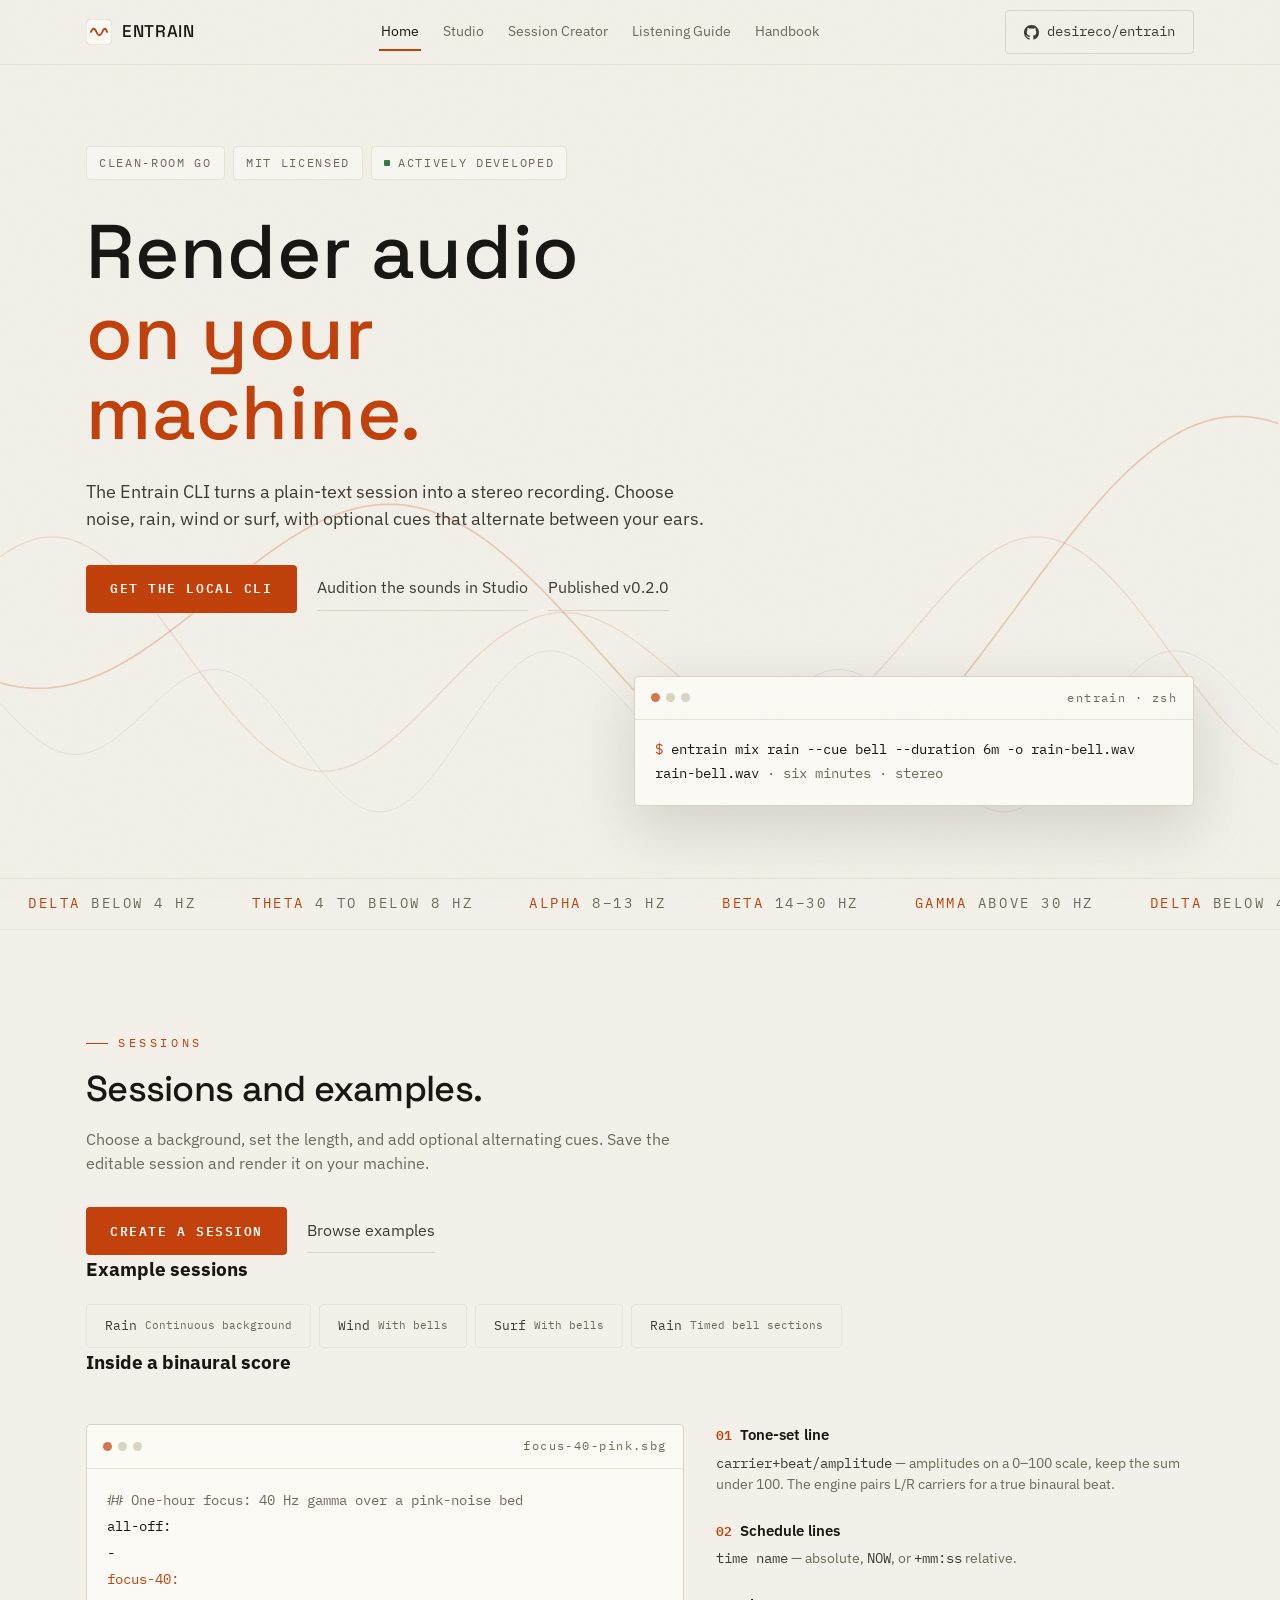
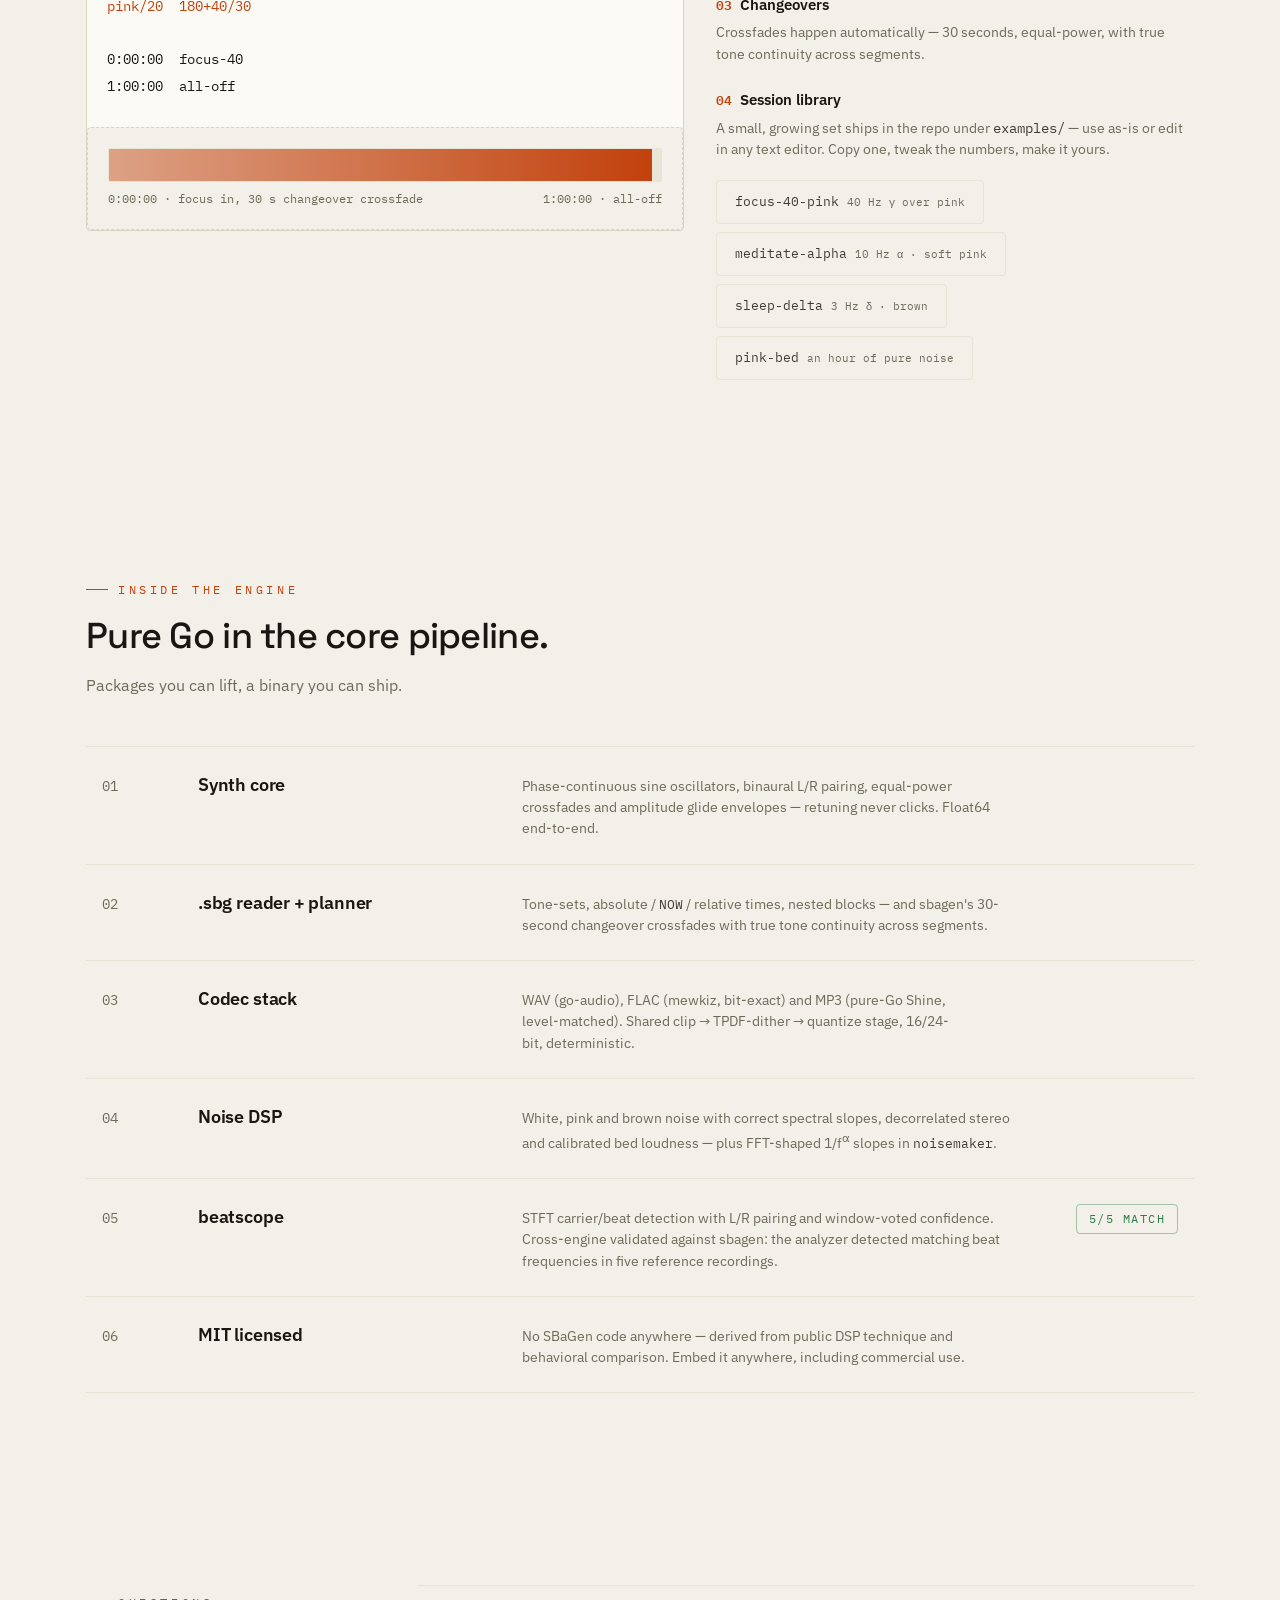
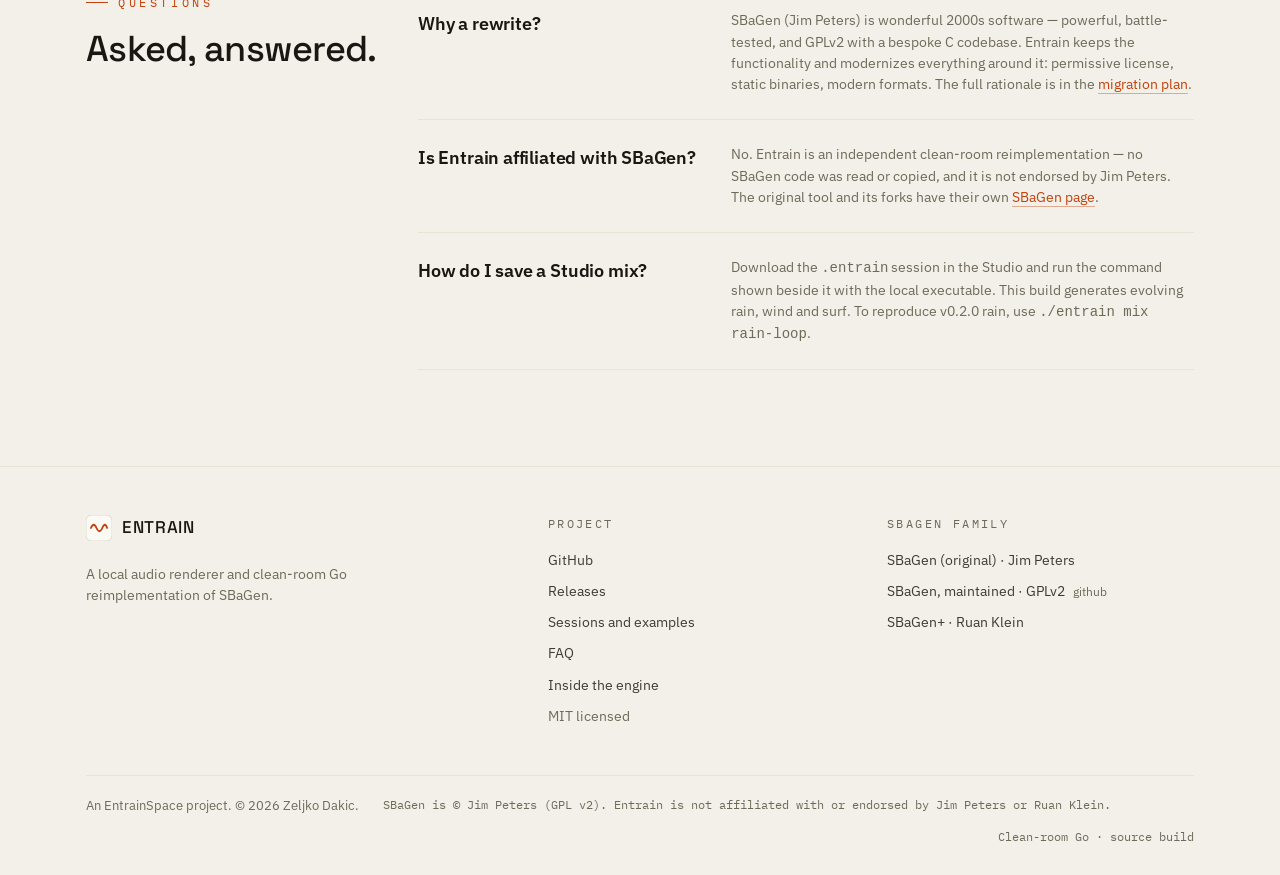
==== commit 480d1be1: "site: naming pass — 'Create a session' belongs to the Creator Homepage section becomes 'Sessions and" ====
--- a/site/index.html
+++ b/site/index.html
@@ -111,7 +111,7 @@
   <div class="container">
     <div class="section-head reveal">
       <span class="eyebrow">Sessions</span>
-      <h2>Create a session.</h2>
+      <h2>Sessions and examples.</h2>
       <p class="section-sub">Choose a background, set the length, and add optional alternating cues. Save the editable session and render it on your machine.</p>
       <div class="cta-row"><a class="btn-primary" href="session-creator/">Create a session</a>
         <a class="link-quiet" href="./#session-examples">Browse examples</a></div>
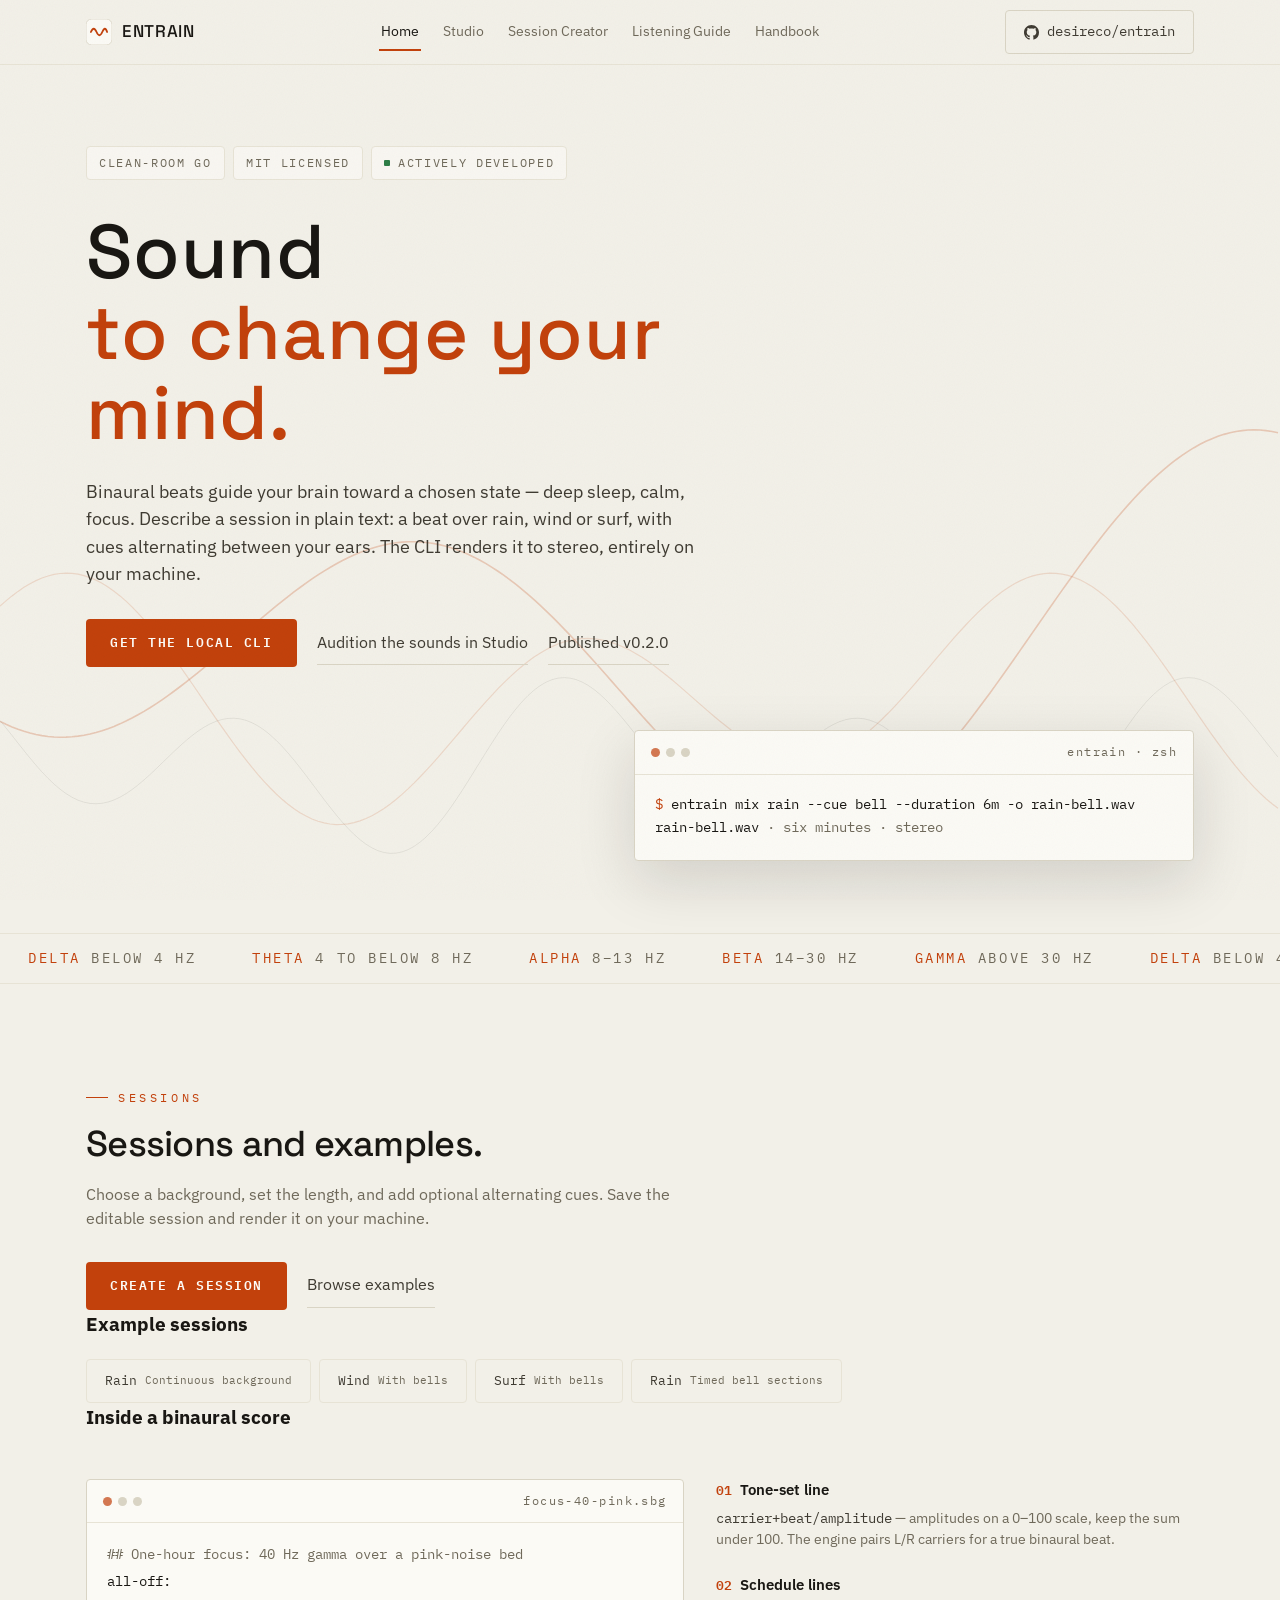
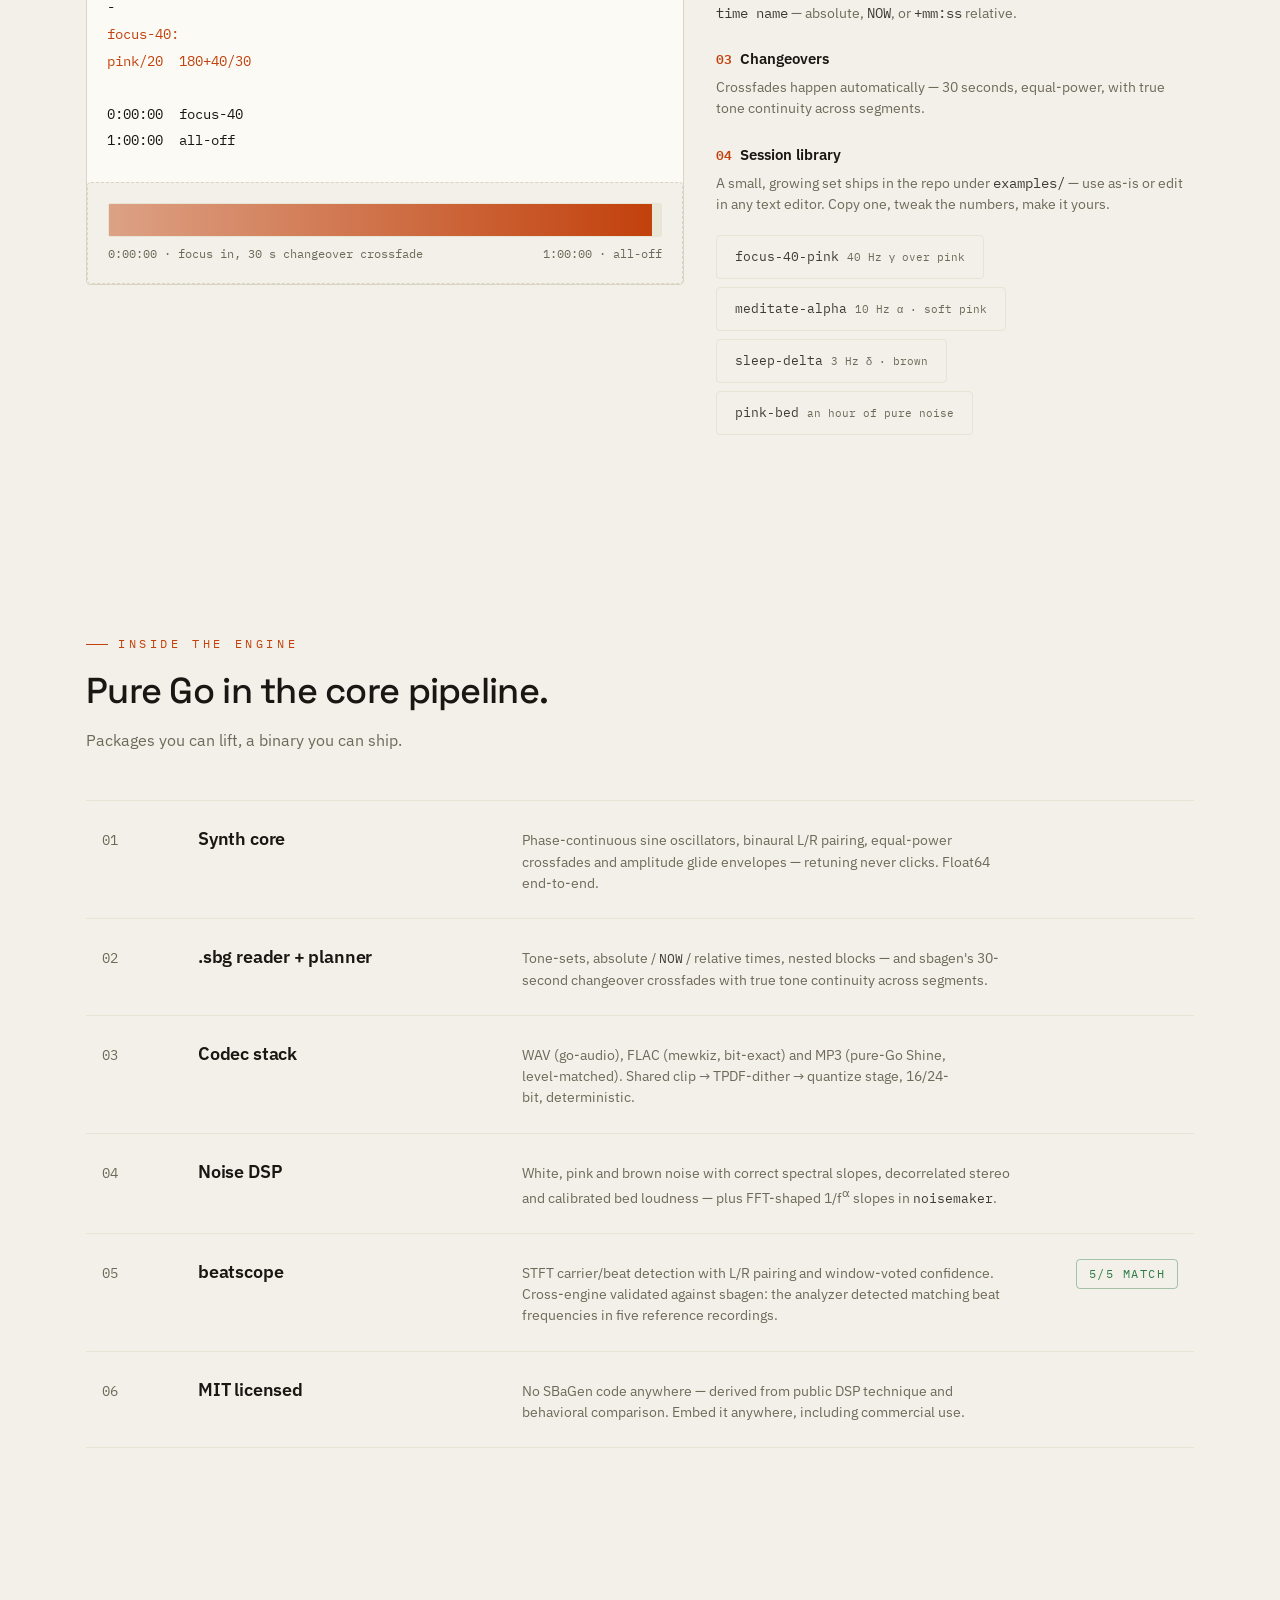
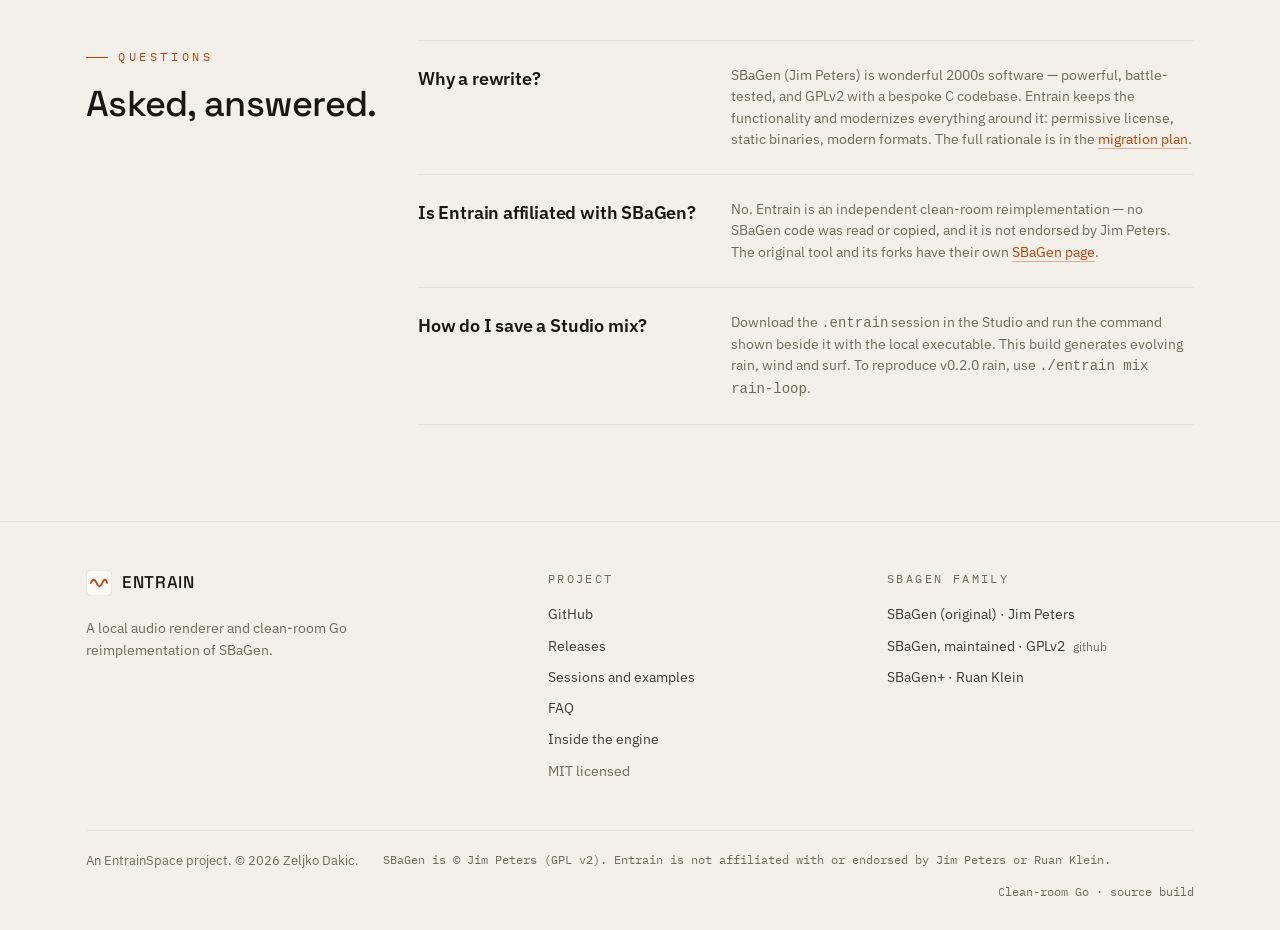
==== commit 3c6ea3a9: "site: homepage hero — sound to change your mind 'Render audio on your machine' named the mechanism, " ====
--- a/site/index.html
+++ b/site/index.html
@@ -5,7 +5,7 @@
 <meta name="viewport" content="width=device-width, initial-scale=1">
 <base href="./">
 <title>Entrain — local soundscapes and binaural audio</title>
-<meta name="description" content="Choose a background and render a stereo recording locally with Entrain.">
+<meta name="description" content="Binaural beats that guide your brain toward sleep, calm and focus — write sessions as plain text and render them to stereo on your machine with the Entrain CLI.">
 <meta name="theme-color" content="#f2f0e8">
 <link rel="canonical" href="https://entrain.cc/">
 <link rel="icon" href="favicon.svg" type="image/svg+xml">
@@ -14,7 +14,7 @@
 <!-- Social cards: X reads twitter:*, Facebook and LinkedIn read og:* -->
 <meta property="og:site_name" content="Entrain">
 <meta property="og:title" content="Entrain — local soundscapes and binaural audio">
-<meta property="og:description" content="Choose a background and render a stereo recording locally with Entrain.">
+<meta property="og:description" content="Binaural beats that guide your brain toward sleep, calm and focus — write sessions as plain text and render them to stereo on your machine with the Entrain CLI.">
 <meta property="og:type" content="website">
 <meta property="og:url" content="https://entrain.cc/">
 <meta property="og:image" content="https://entrain.cc/og.png">
@@ -26,7 +26,7 @@
 <meta name="twitter:card" content="summary_large_image">
 <meta name="twitter:site" content="@builtbydakic">
 <meta name="twitter:title" content="Entrain — local soundscapes and binaural audio">
-<meta name="twitter:description" content="Choose a background and render a stereo recording locally with Entrain.">
+<meta name="twitter:description" content="Binaural beats that guide your brain toward sleep, calm and focus — write sessions as plain text and render them to stereo on your machine with the Entrain CLI.">
 <meta name="twitter:image" content="https://entrain.cc/og.png">
 <meta name="twitter:image:alt" content="Entrain cover with audio waveform and WAV, FLAC and MP3 formats.">
 <script type="application/ld+json">
@@ -82,9 +82,9 @@
       <span class="badge">MIT LICENSED</span>
       <span class="badge"><span class="dot"></span>ACTIVELY DEVELOPED</span>
     </div>
-    <h1 class="reveal" style="--d:80ms" data-od-id="hero-title">Render audio<br><em>on your machine.</em></h1>
+    <h1 class="reveal" style="--d:80ms" data-od-id="hero-title">Sound<br><em>to change your mind.</em></h1>
     <p class="lede reveal" style="--d:160ms" data-od-id="hero-lede">
-      The Entrain CLI turns a plain-text session into a stereo recording. Choose noise, rain, wind or surf, with optional cues that alternate between your ears.
+      Binaural beats guide your brain toward a chosen state — deep sleep, calm, focus. Describe a session in plain text: a beat over rain, wind or surf, with cues alternating between your ears. The CLI renders it to stereo, entirely on your machine.
     </p>
     <div class="cta-row reveal" style="--d:240ms">
       <a class="btn-primary" href="handbook/">Get the local CLI</a>
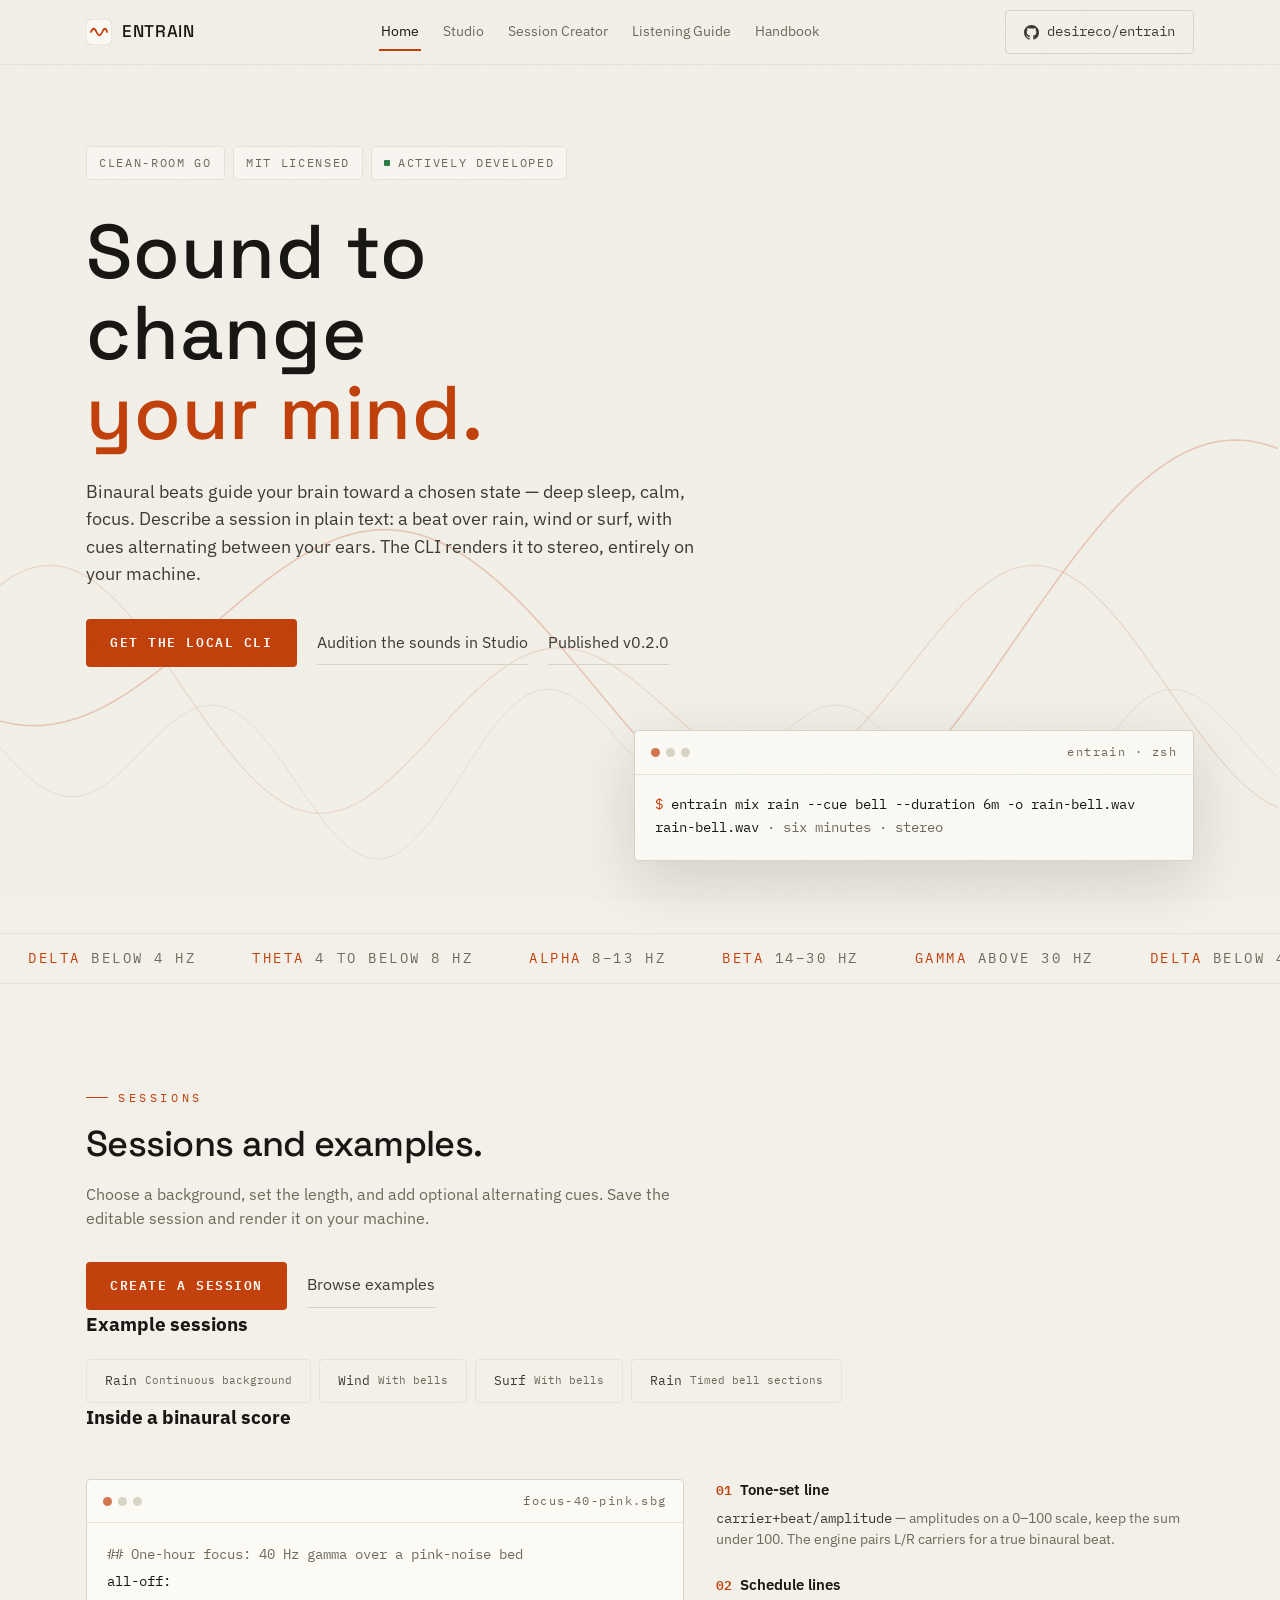
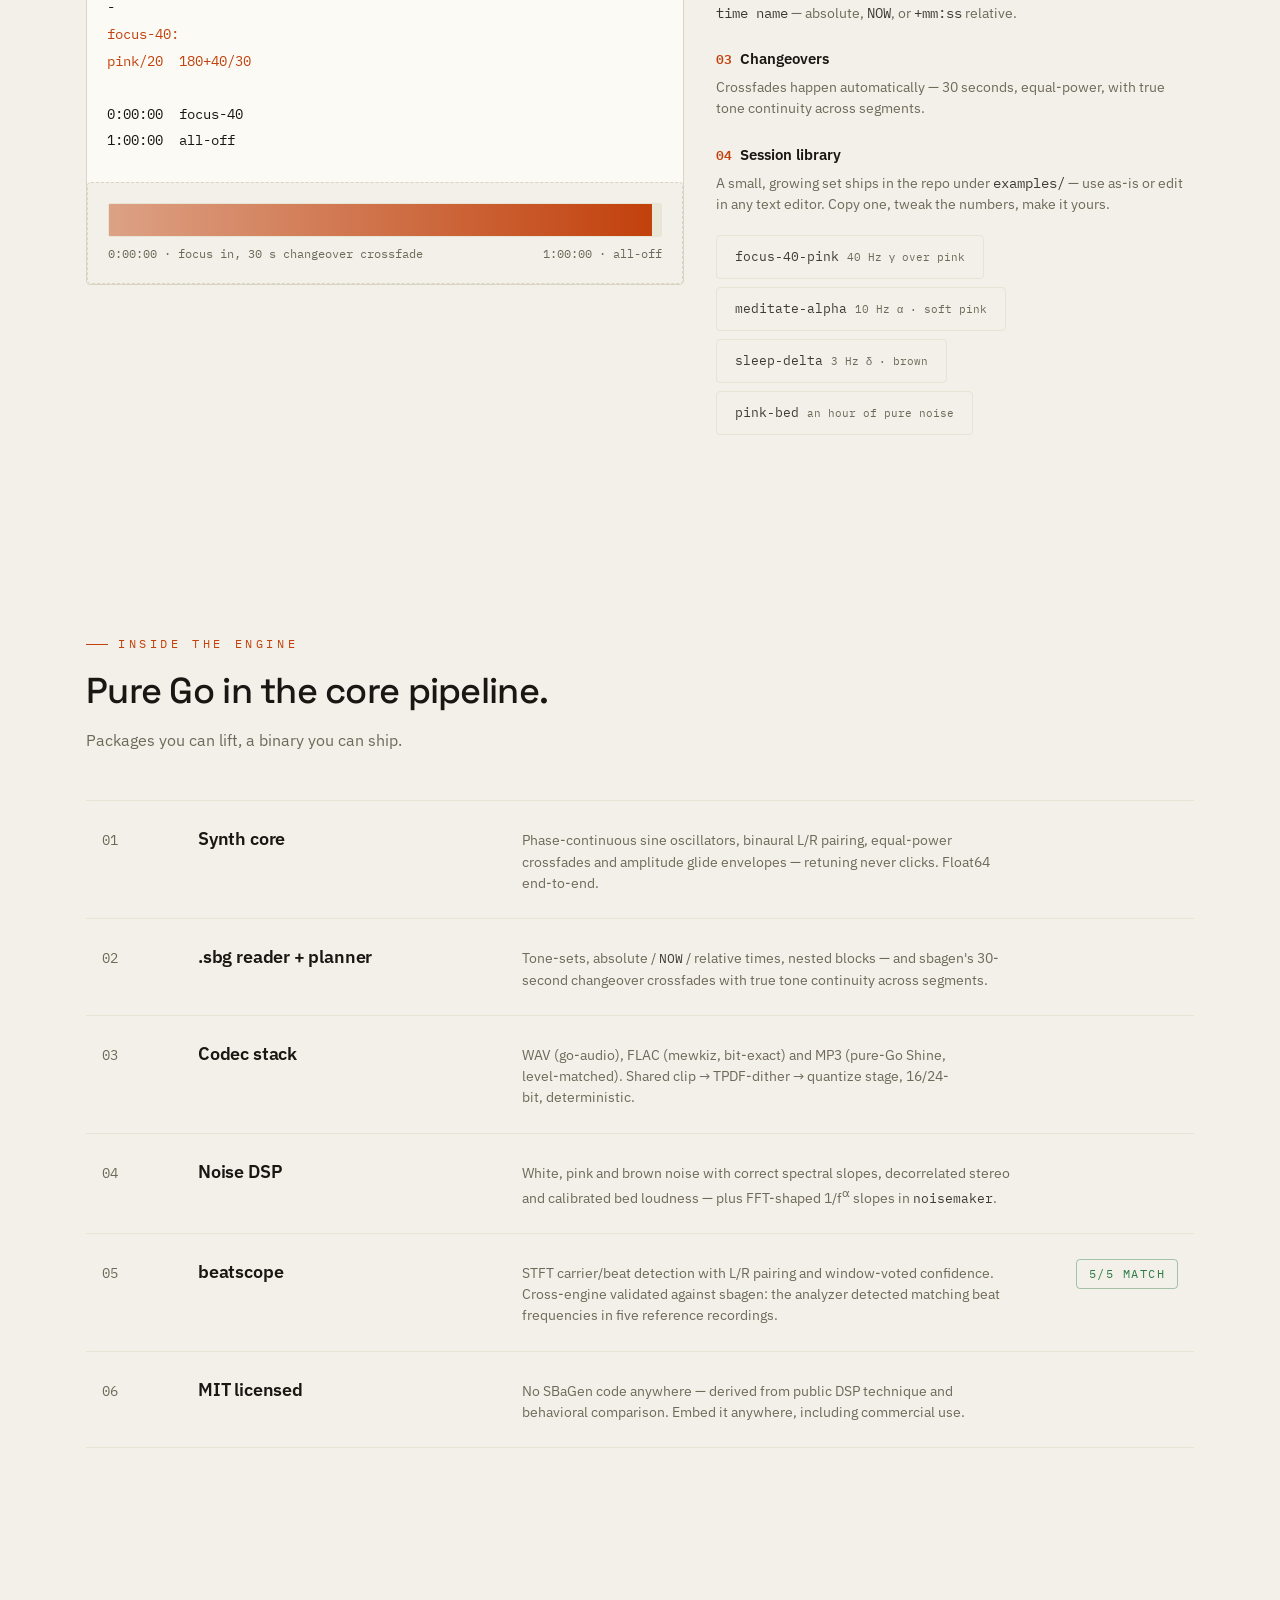
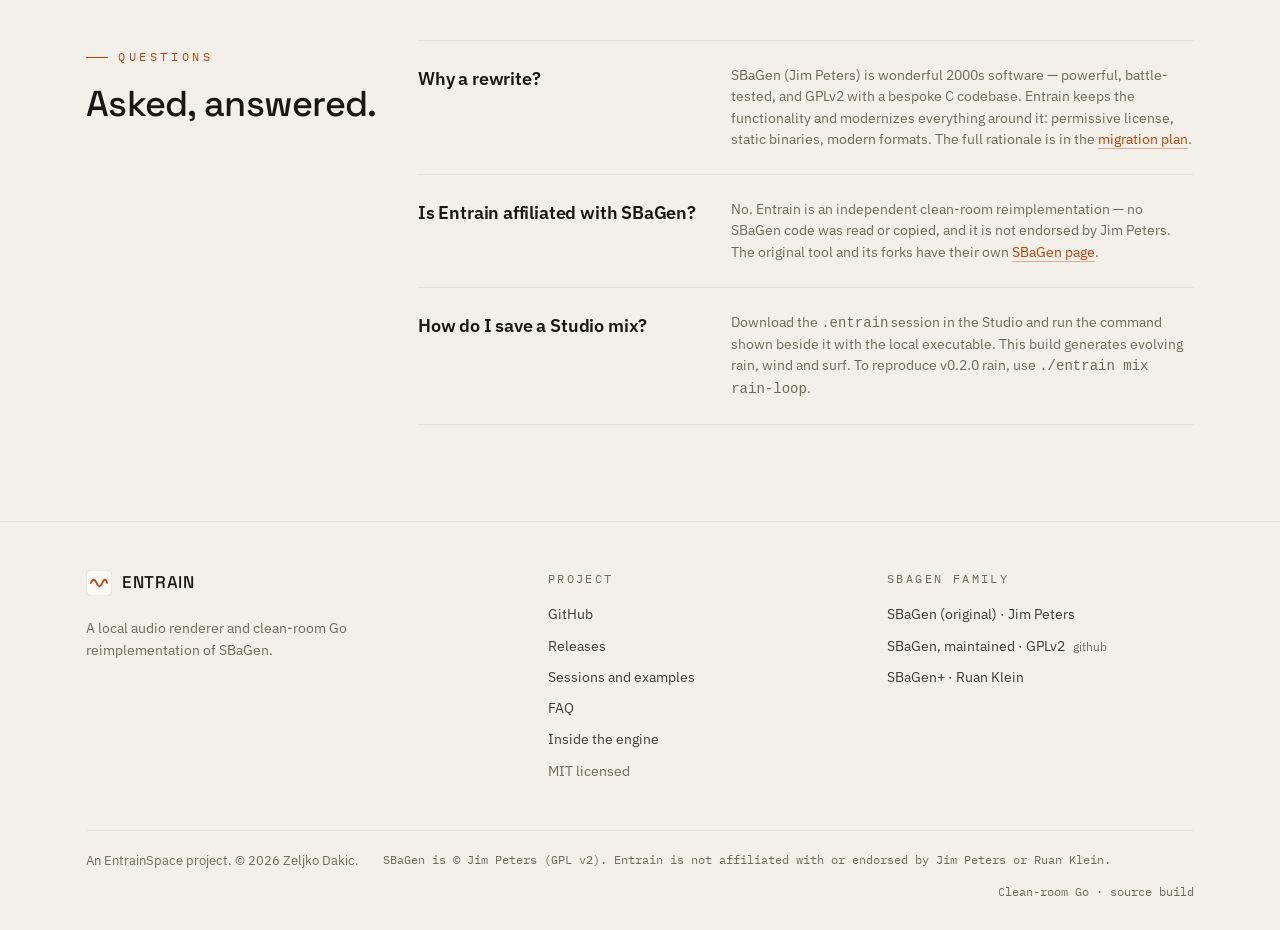
==== commit 85bc1532: "site: hero emphasizes 'your mind.' alone The accent moves from the whole second line to 'your mind.'" ====
--- a/site/index.html
+++ b/site/index.html
@@ -82,7 +82,7 @@
       <span class="badge">MIT LICENSED</span>
       <span class="badge"><span class="dot"></span>ACTIVELY DEVELOPED</span>
     </div>
-    <h1 class="reveal" style="--d:80ms" data-od-id="hero-title">Sound<br><em>to change your mind.</em></h1>
+    <h1 class="reveal" style="--d:80ms" data-od-id="hero-title">Sound to change<br><em>your mind.</em></h1>
     <p class="lede reveal" style="--d:160ms" data-od-id="hero-lede">
       Binaural beats guide your brain toward a chosen state — deep sleep, calm, focus. Describe a session in plain text: a beat over rain, wind or surf, with cues alternating between your ears. The CLI renders it to stereo, entirely on your machine.
     </p>
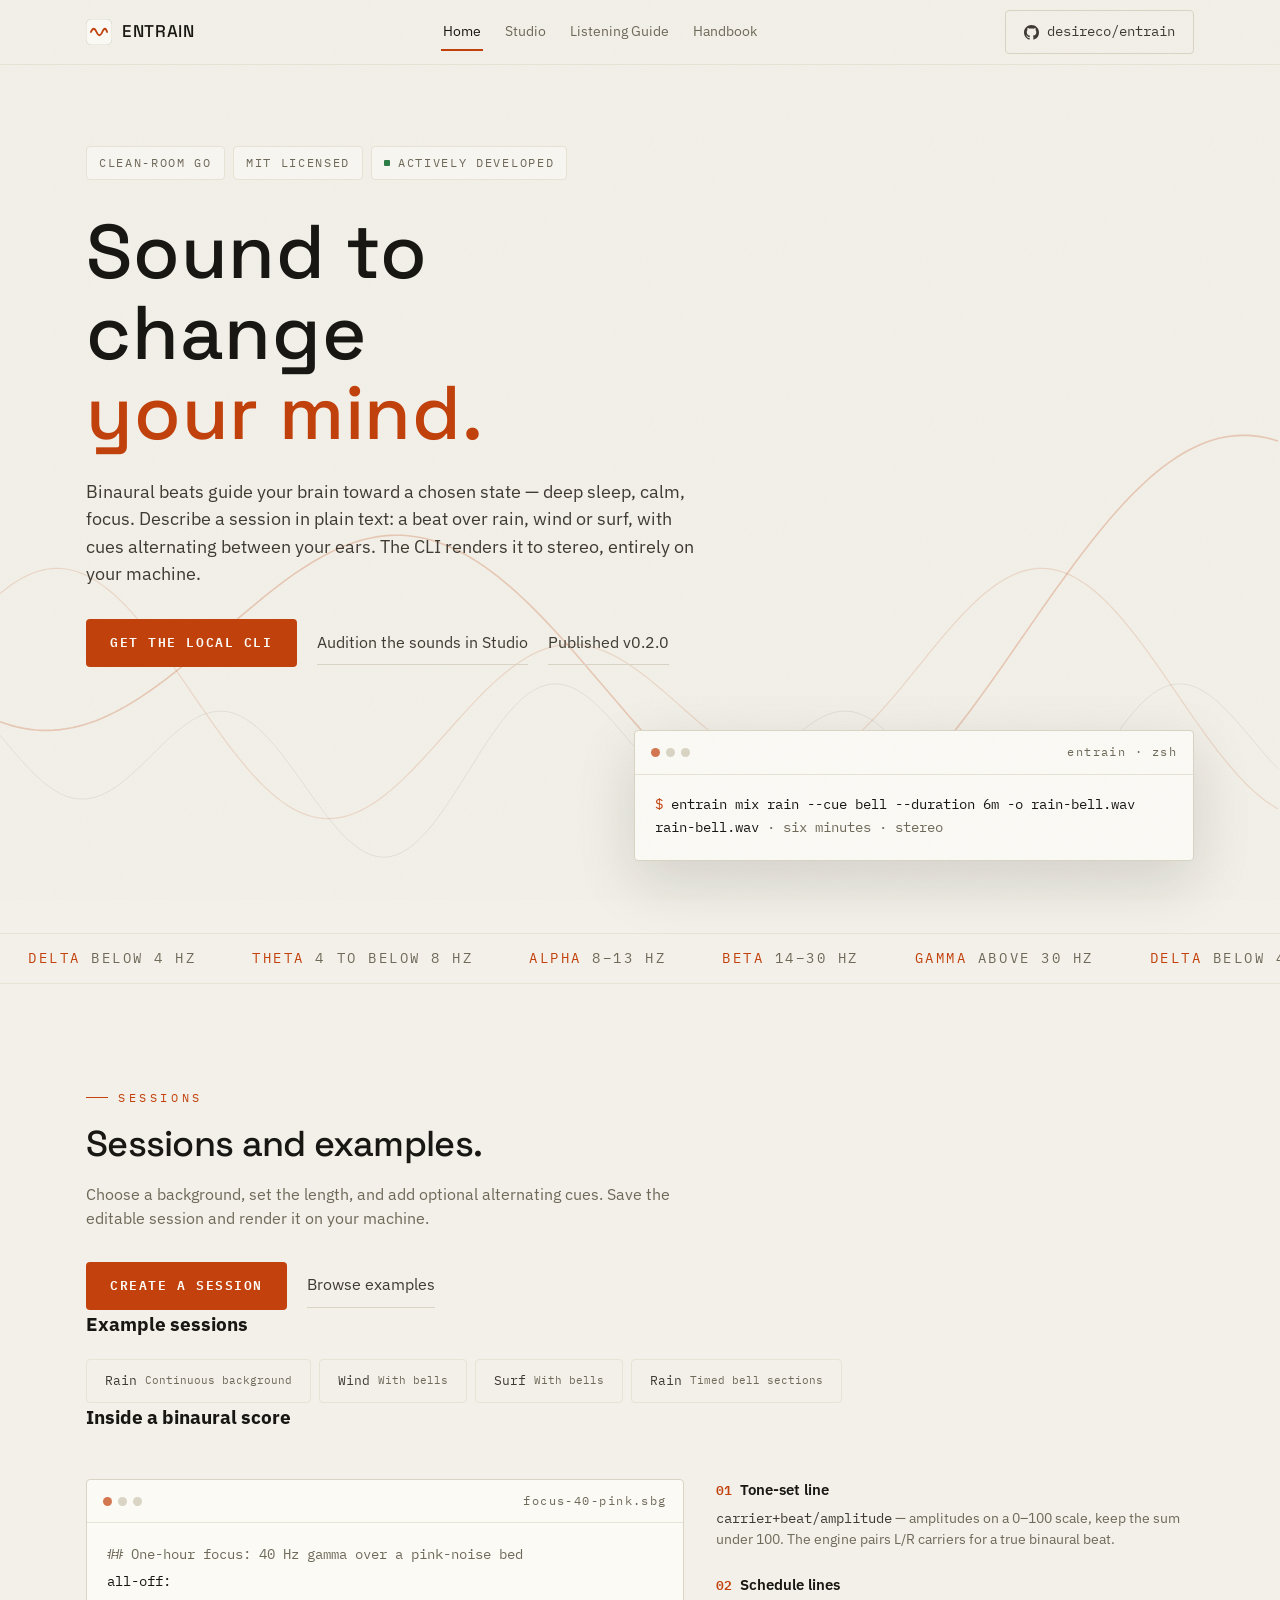
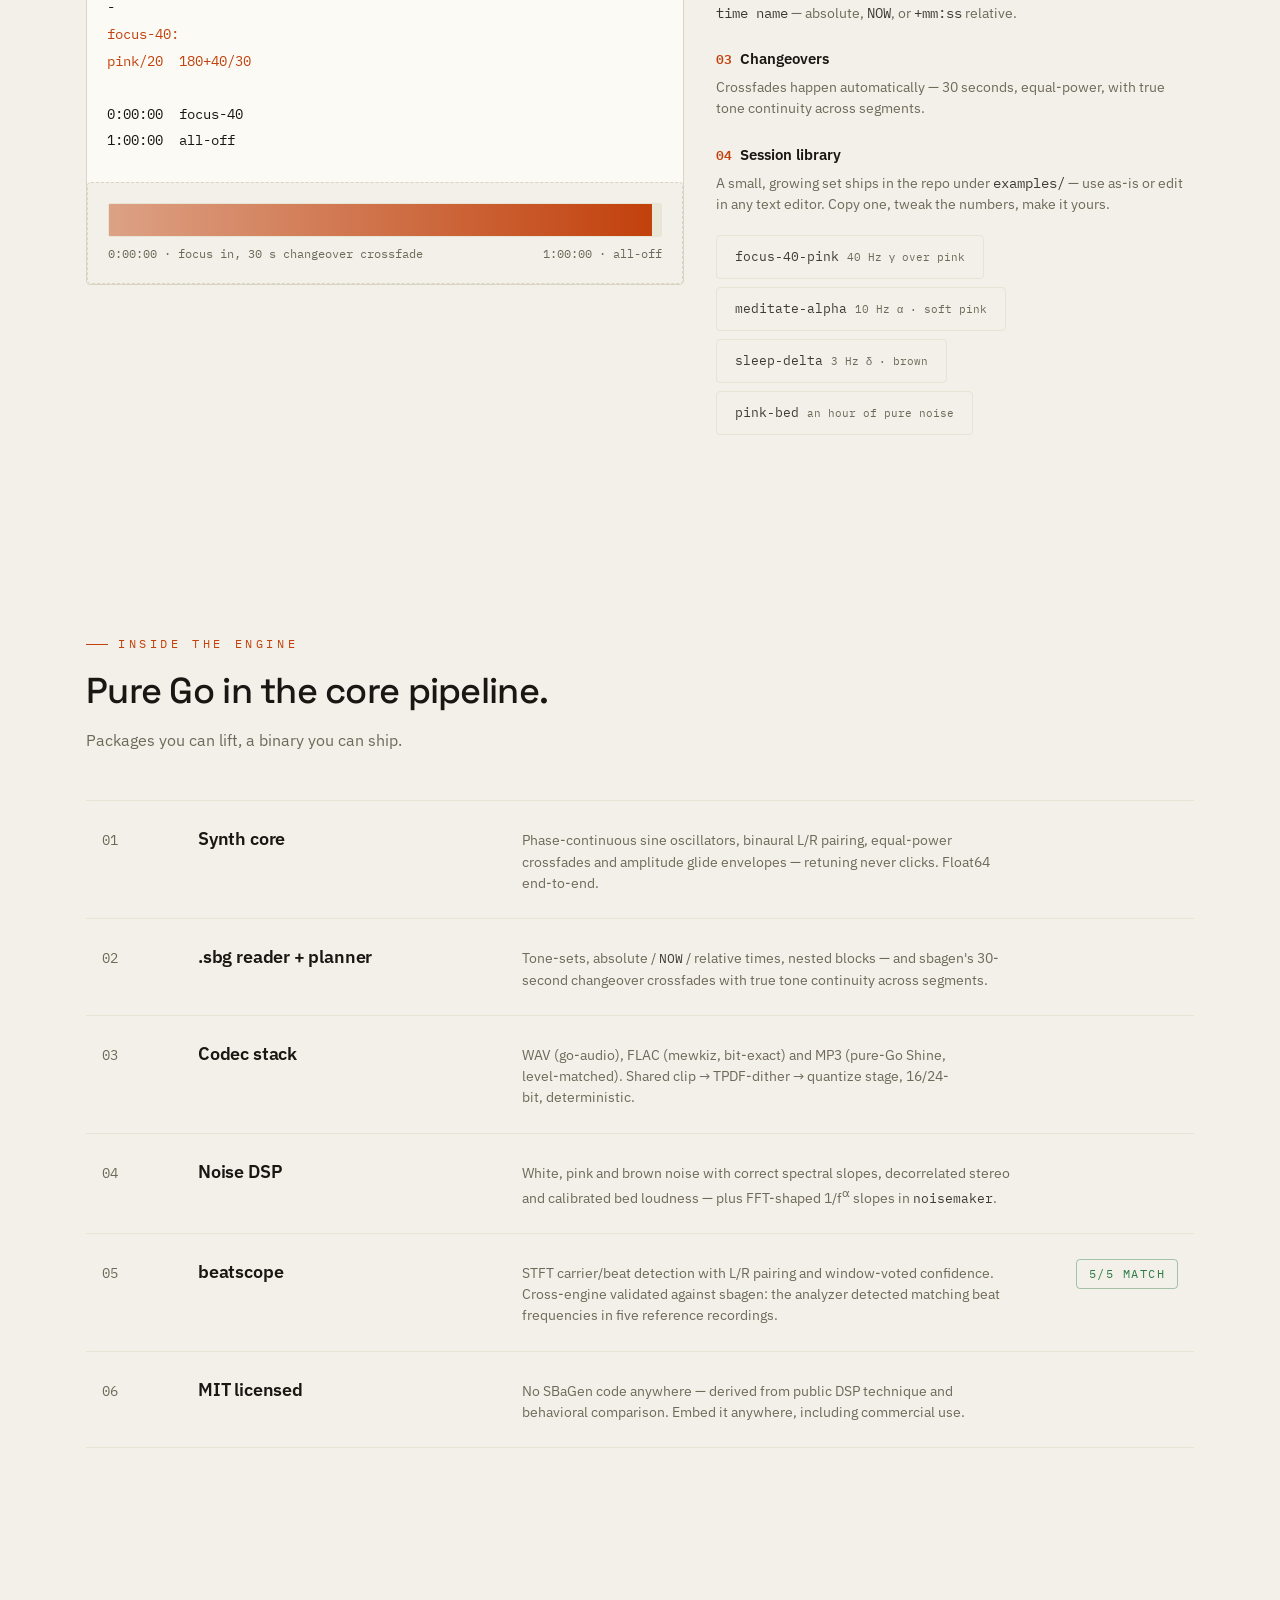
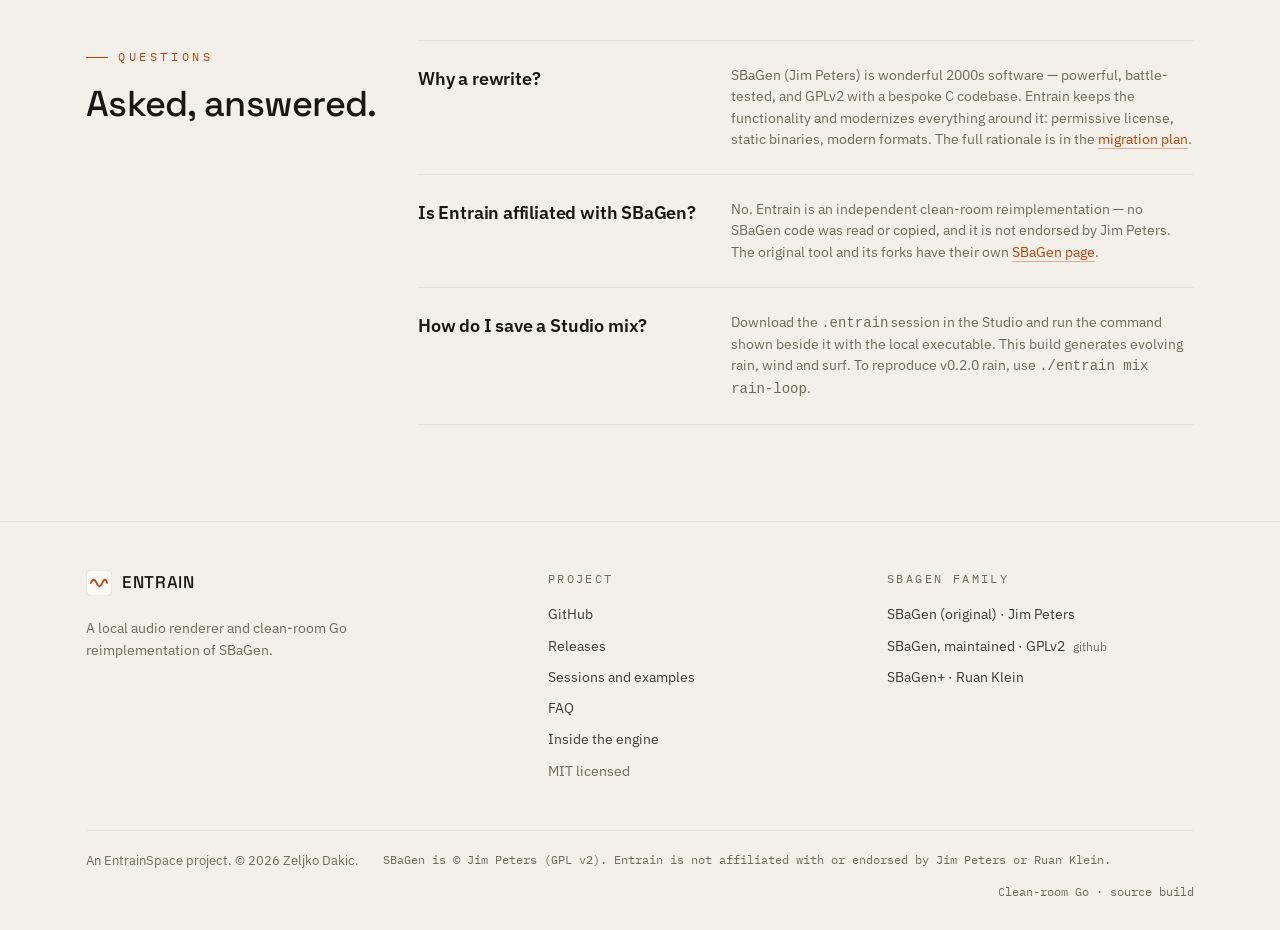
==== commit 67b87af8: "site: merge the Session Creator into the Studio One builder page instead of two near-identical ones." ====
--- a/site/index.html
+++ b/site/index.html
@@ -63,7 +63,6 @@
     </a>
     <nav class="nav-links" aria-label="Primary"><a href="./" class="active" aria-current="page">Home</a>
       <a href="studio/">Studio</a>
-      <a href="session-creator/">Session Creator</a>
       <a href="listening-guide/">Listening Guide</a>
       <a href="handbook/">Handbook</a></nav>
     <a class="nav-gh" href="https://github.com/desireco/entrain" target="_blank" rel="noopener" aria-label="GitHub — desireco/entrain">
@@ -113,7 +112,7 @@
       <span class="eyebrow">Sessions</span>
       <h2>Sessions and examples.</h2>
       <p class="section-sub">Choose a background, set the length, and add optional alternating cues. Save the editable session and render it on your machine.</p>
-      <div class="cta-row"><a class="btn-primary" href="session-creator/">Create a session</a>
+      <div class="cta-row"><a class="btn-primary" href="studio/">Create a session</a>
         <a class="link-quiet" href="./#session-examples">Browse examples</a></div>
     </div>
     <div id="session-examples" class="examples-list">
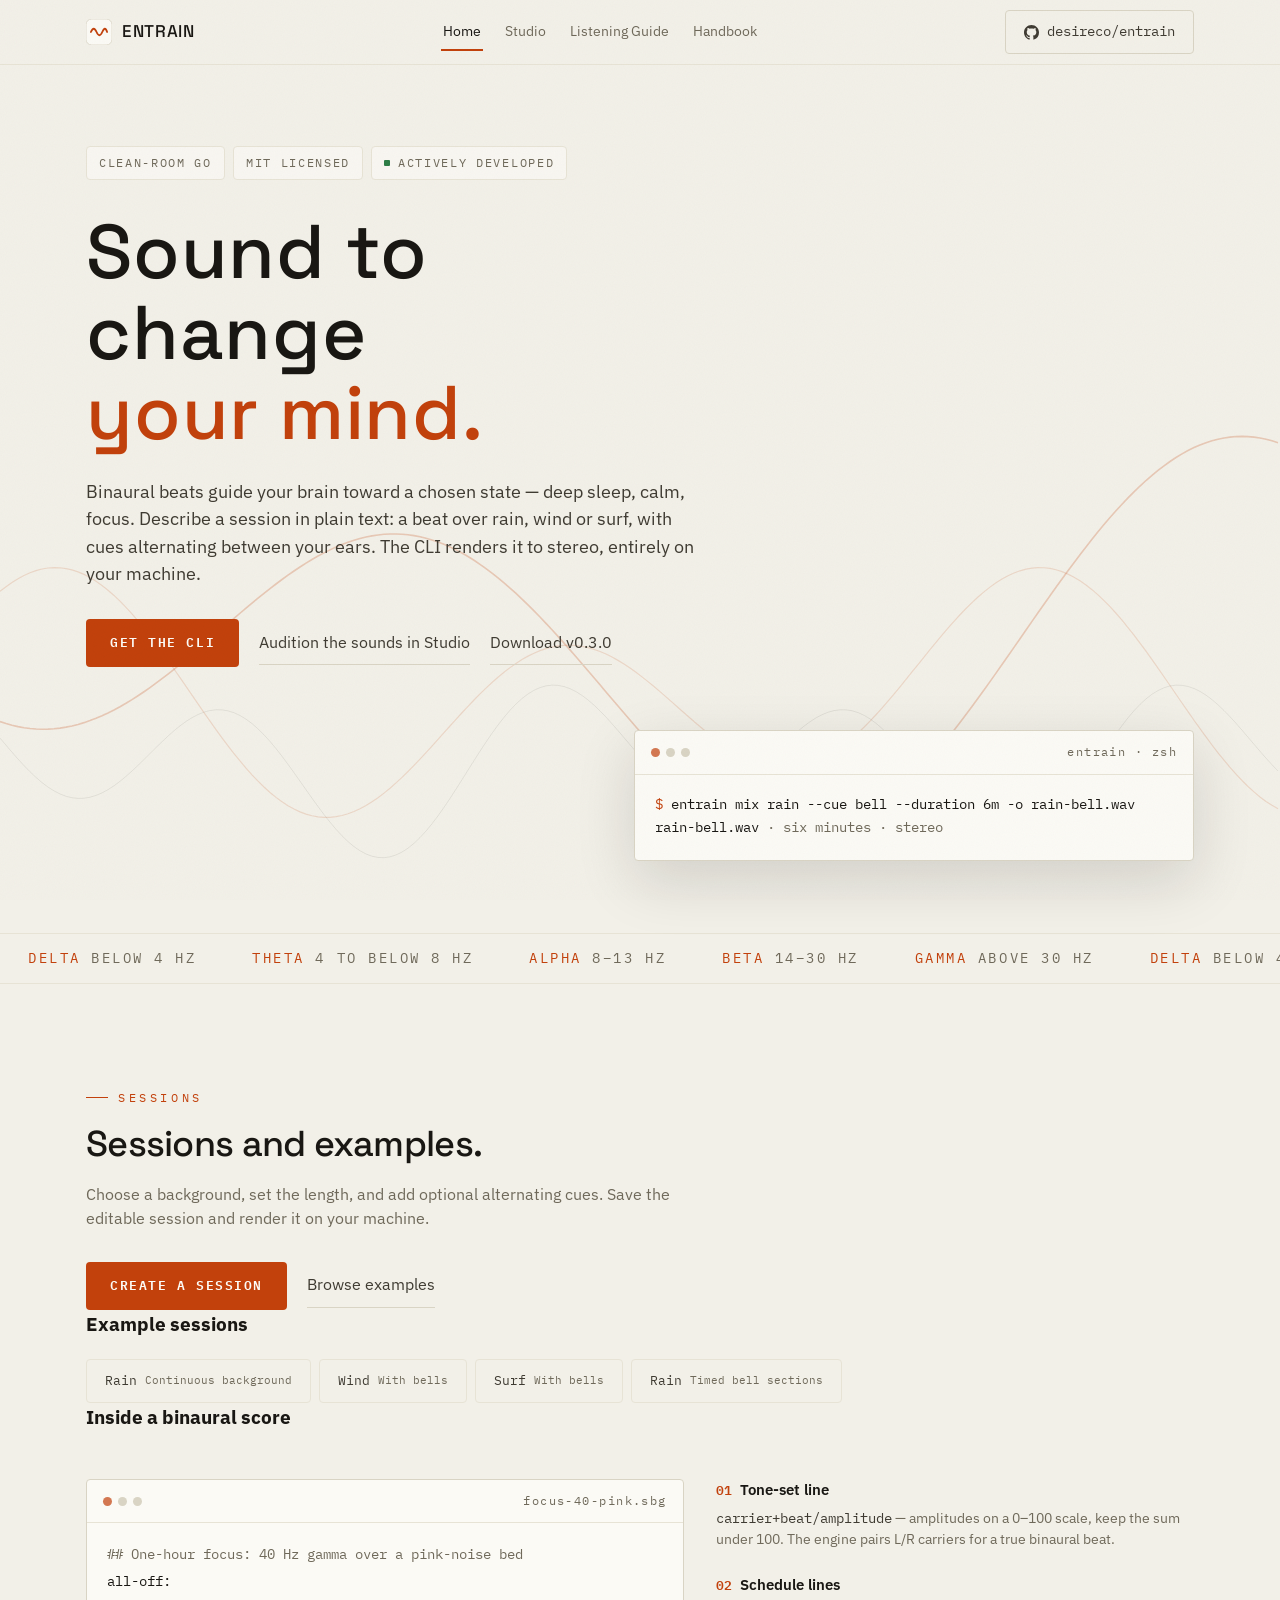
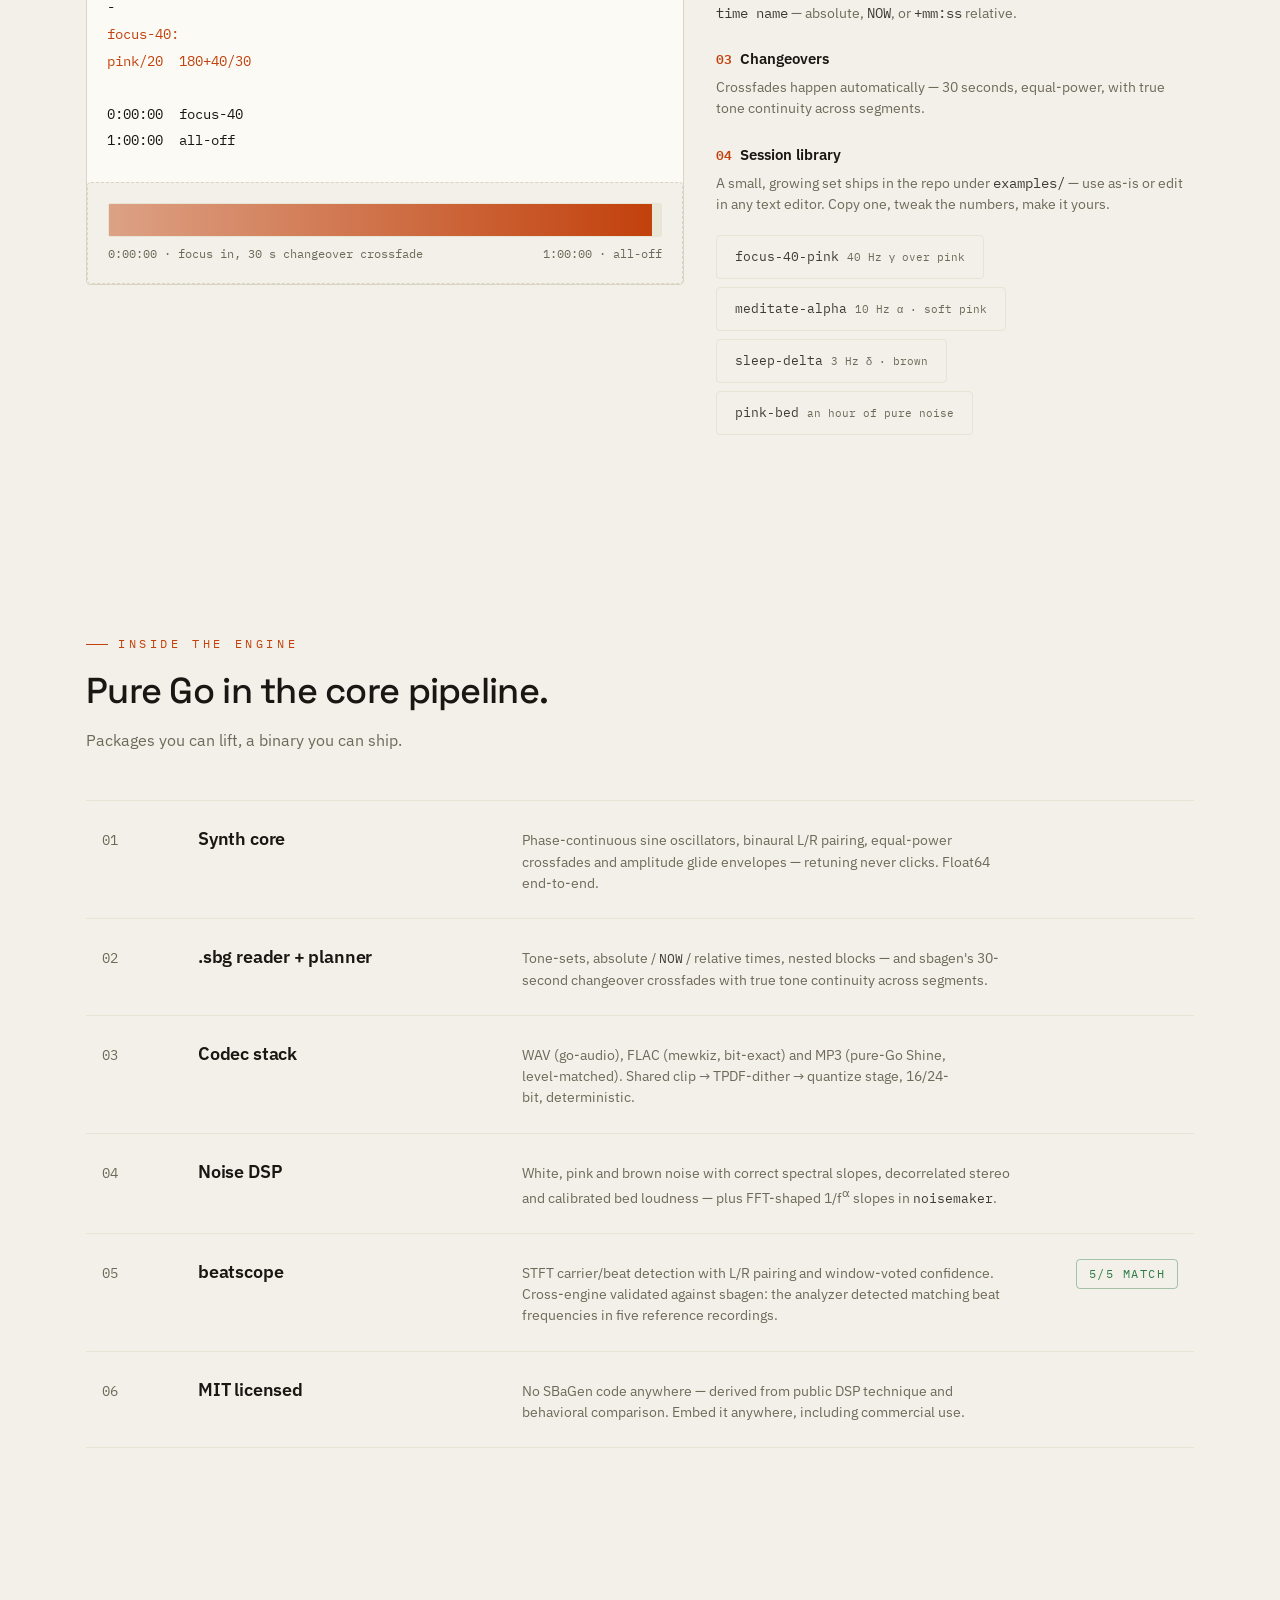
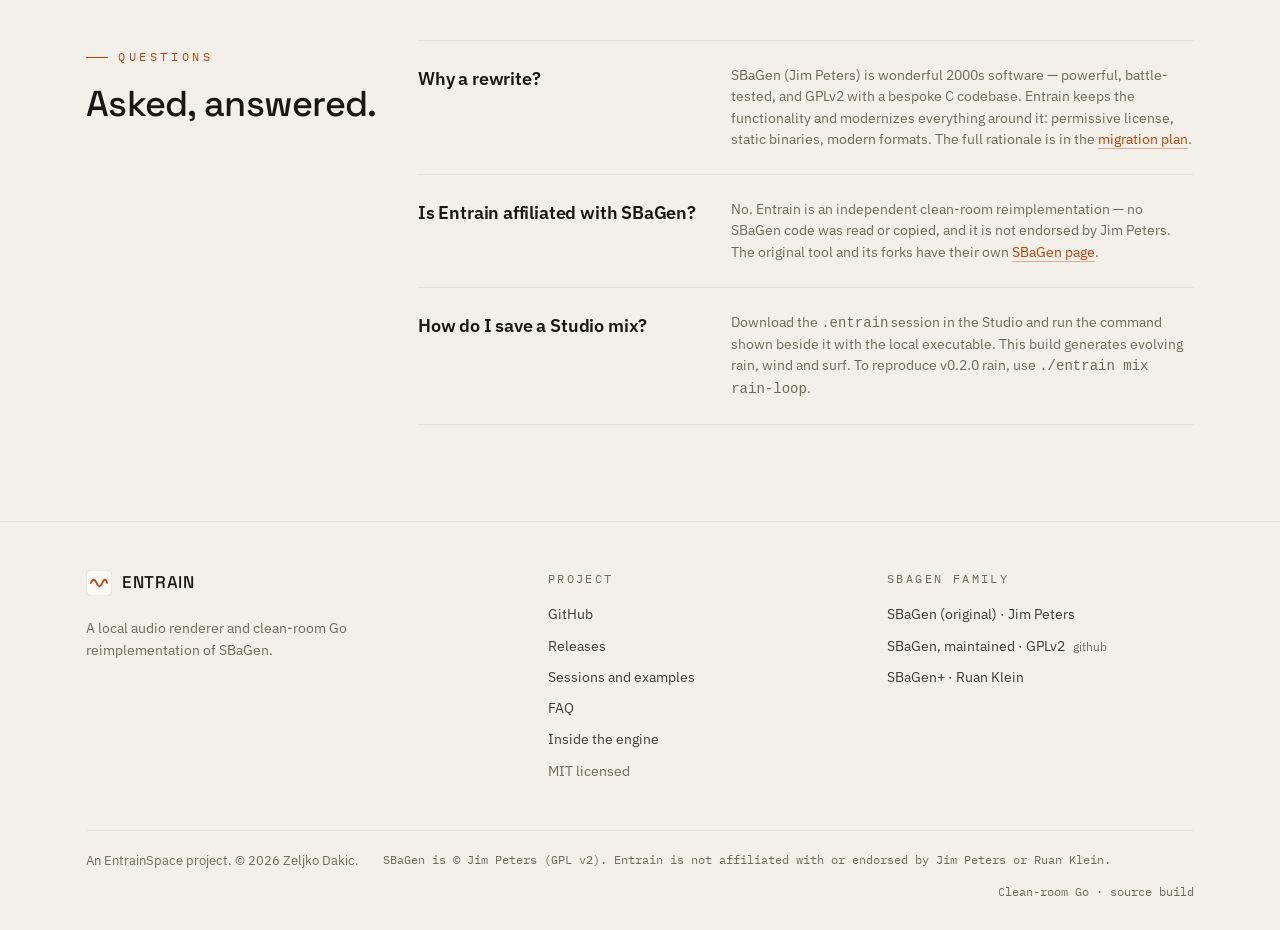
==== commit 1f927142: "release: prepare v0.3.0 evolving soundscapes" ====
--- a/site/index.html
+++ b/site/index.html
@@ -34,6 +34,7 @@
   "@context": "https://schema.org",
   "@type": "SoftwareApplication",
   "name": "Entrain",
+  "softwareVersion": "0.3.0",
   "url": "https://entrain.cc/",
   "image": "https://entrain.cc/og.png",
   "description": "A local audio renderer for soundscapes and binaural sessions, with a browser-based session builder and WAV, FLAC and MP3 export.",
@@ -86,9 +87,9 @@
       Binaural beats guide your brain toward a chosen state — deep sleep, calm, focus. Describe a session in plain text: a beat over rain, wind or surf, with cues alternating between your ears. The CLI renders it to stereo, entirely on your machine.
     </p>
     <div class="cta-row reveal" style="--d:240ms">
-      <a class="btn-primary" href="handbook/">Get the local CLI</a>
+      <a class="btn-primary" href="handbook/">Get the CLI</a>
       <a class="link-quiet" href="studio/" id="cta-launch" data-od-id="cta-launch">Audition the sounds in Studio</a>
-      <a class="link-quiet" href="https://github.com/desireco/entrain/releases/tag/v0.2.0" target="_blank" rel="noopener">Published v0.2.0</a>
+      <a class="link-quiet" href="https://github.com/desireco/entrain/releases/tag/v0.3.0" target="_blank" rel="noopener">Download v0.3.0</a>
     </div>
     <div class="hero-terminal reveal" style="--d:320ms" data-od-id="hero-terminal">
       <div class="term-head" aria-hidden="true"><i></i><i></i><i></i><span>entrain · zsh</span></div>
